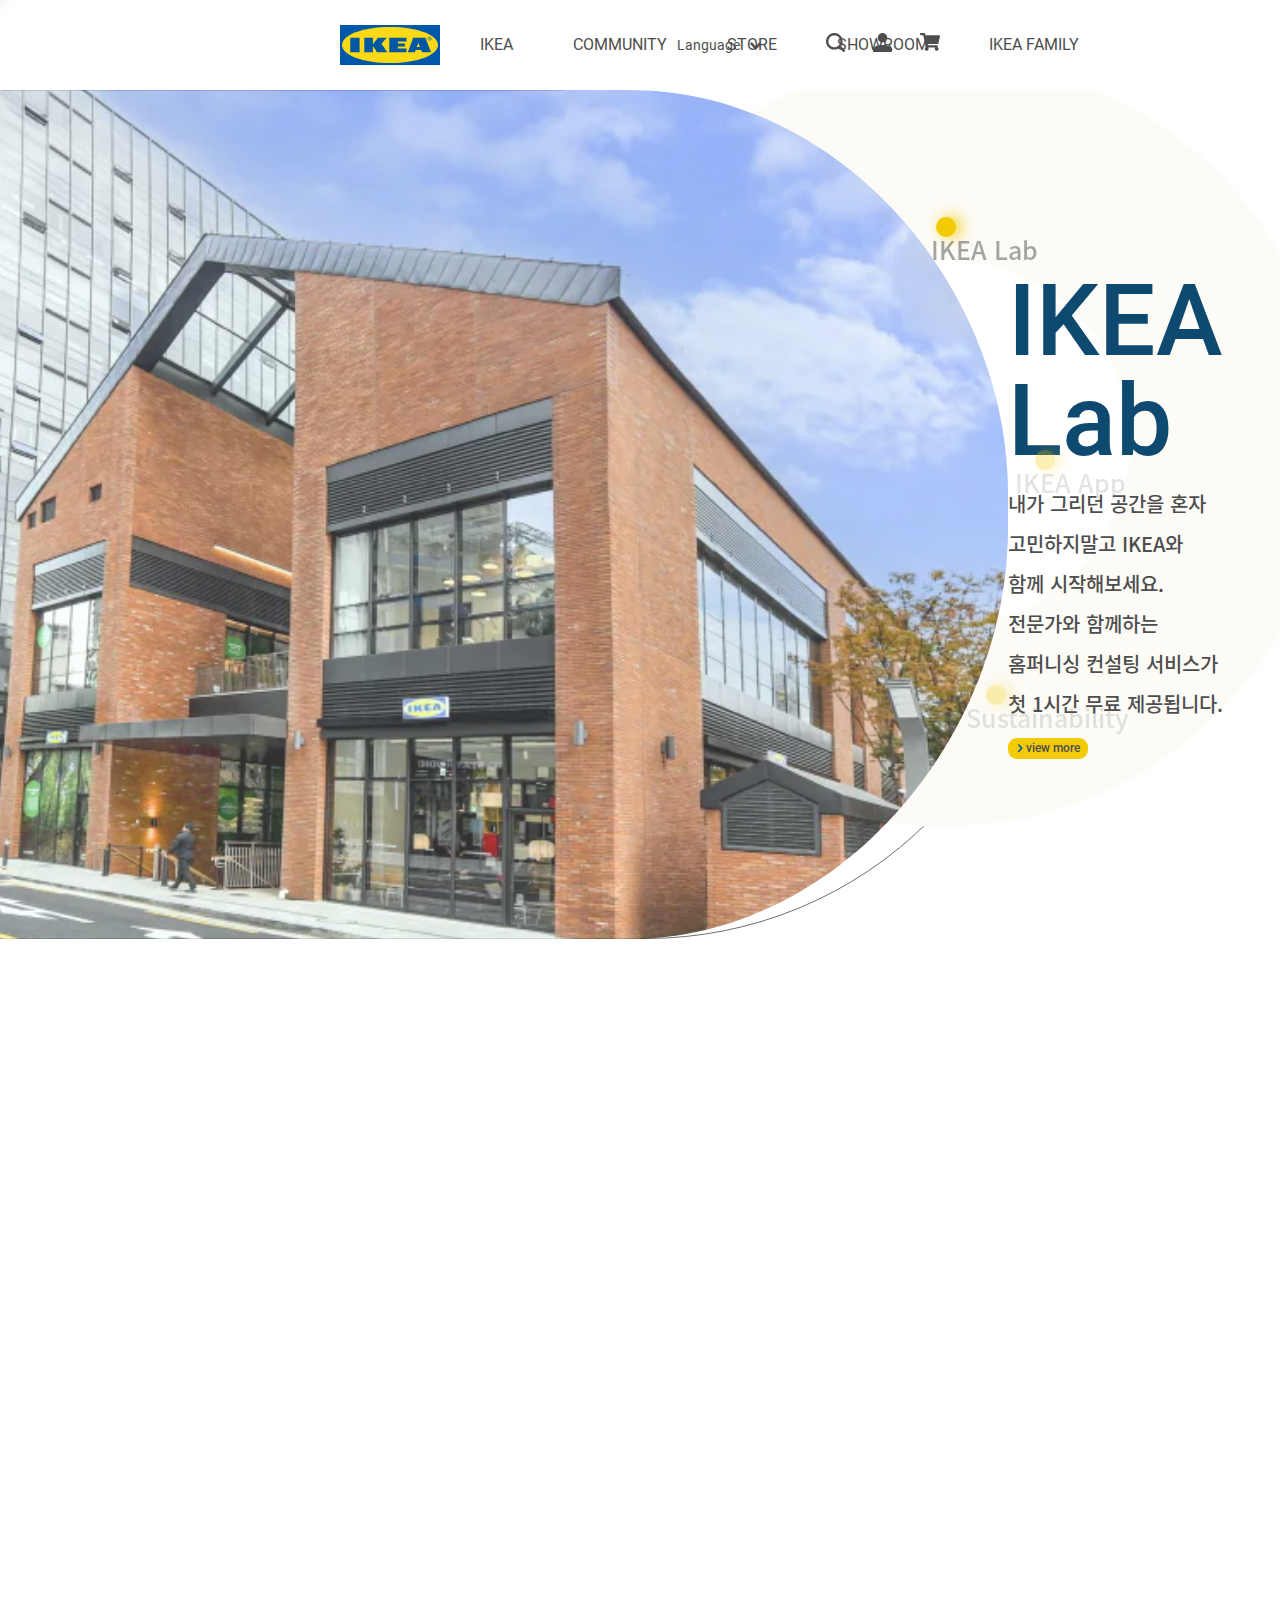
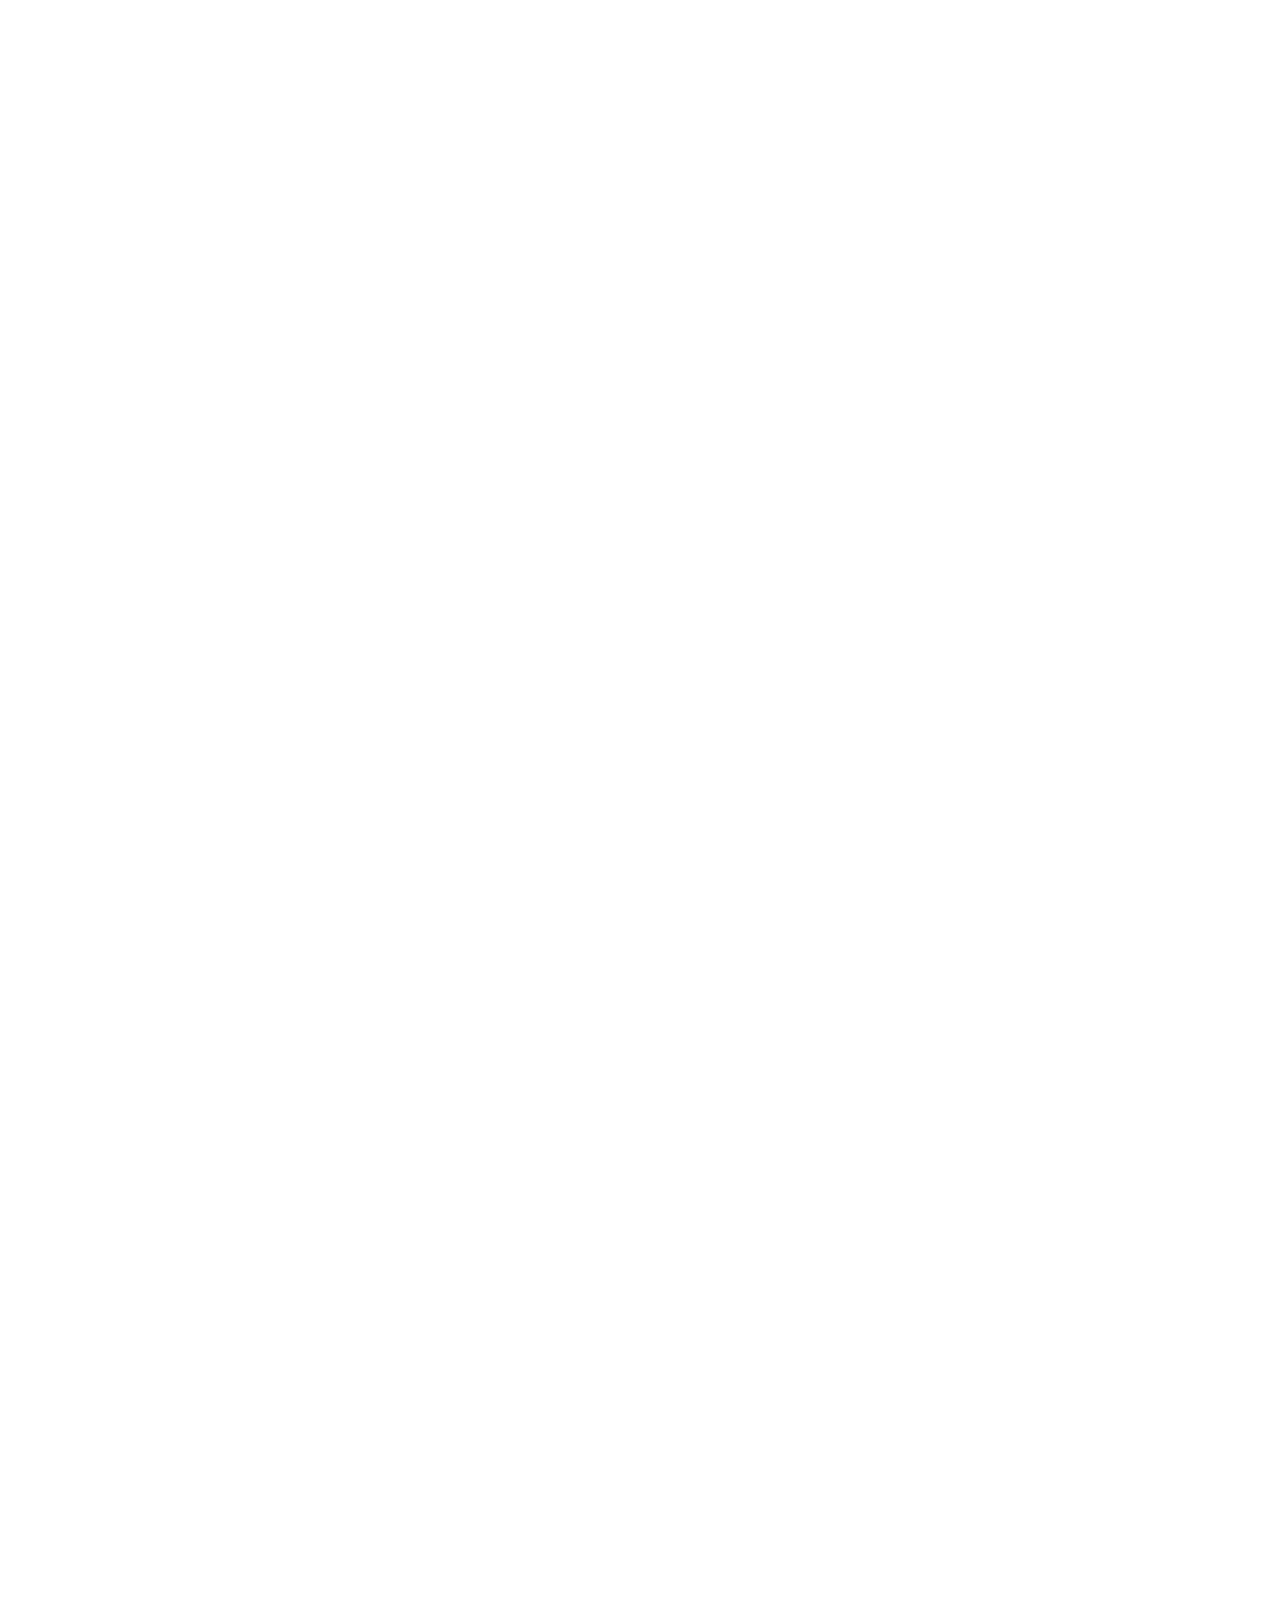
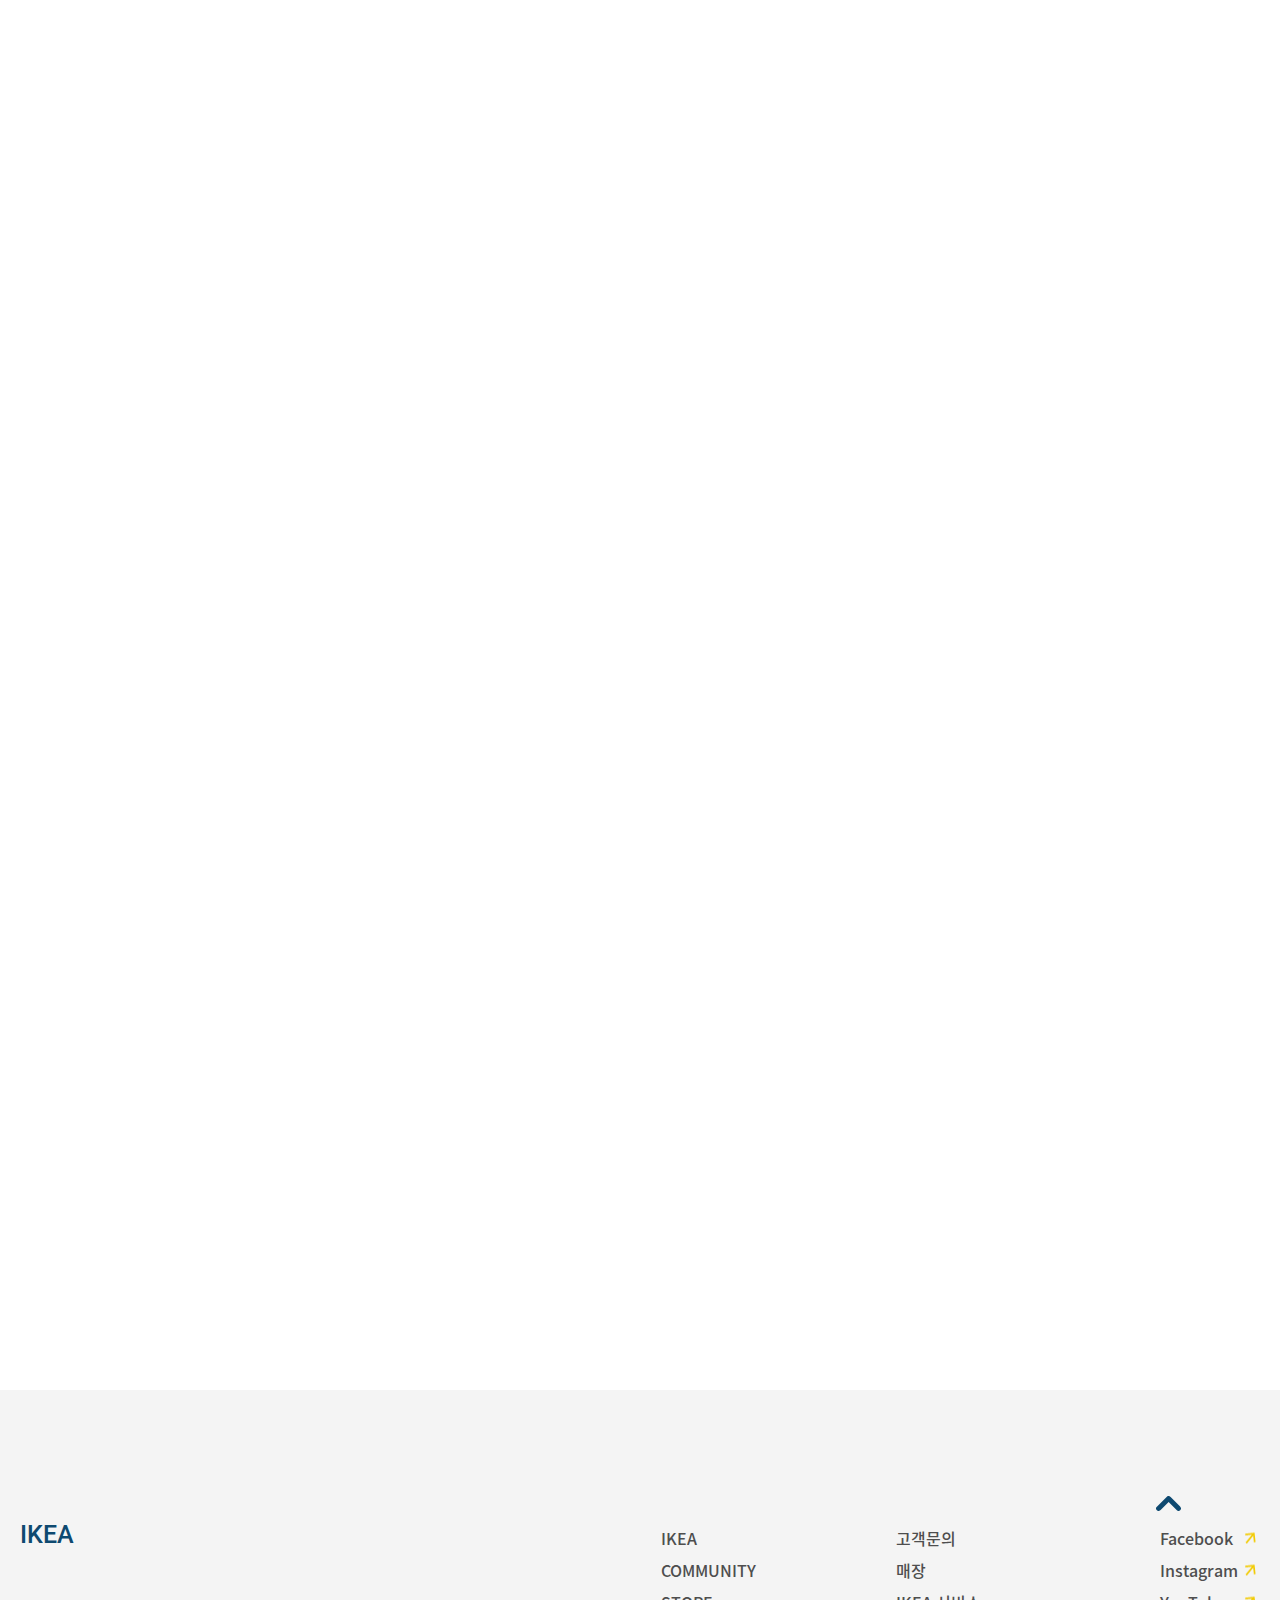
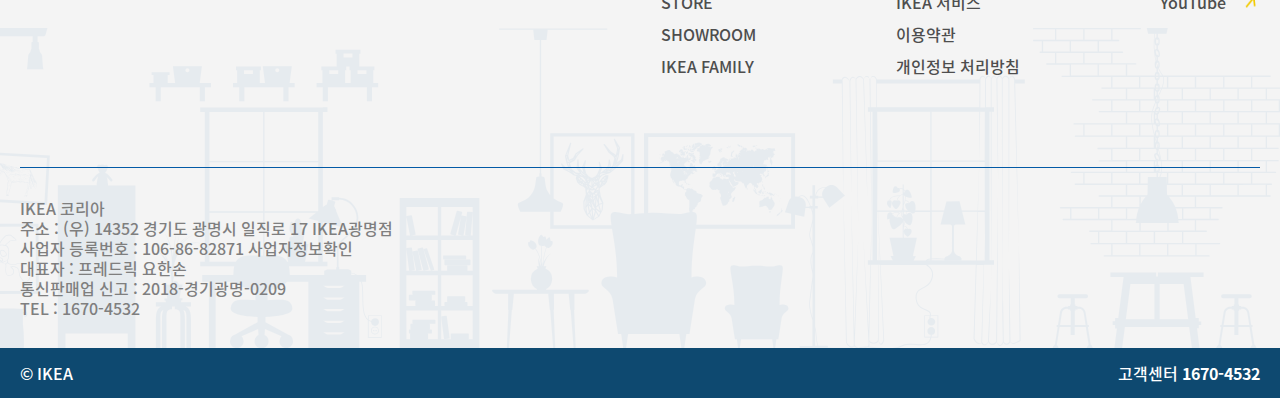
==== index.html @ 3b71236a "slick 슬라이더 클릭 이벤트 추가" ====
<!DOCTYPE html>
<html lang="ko">

<head>
    <meta charset="UTF-8">
    <meta http-equiv="X-UA-Compatible" content="IE=edge">
    <meta name="viewport" content="width=device-width, initial-scale=1.0">
    <title> IKEA KOREA </title>
    <link rel="apple-touch-icon" href="">
    <link rel="shortcut icon" href="">
    <link rel="icon" href="images/favicon.ico">

    <link rel="stylesheet" href="css/swiper-bundle.css">
    <link rel="stylesheet" href="css/slick.css">
    <link rel="stylesheet" href="css/common.css">
    <link rel="stylesheet" href="css/layout.css"><!-- header, footer -->
    <link rel="stylesheet" href="css/main.css">

    <script src="js/jquery-1.12.4.min.js"></script>
    <script src="js/swiper-bundle.min.js"></script>
    <script src="js/slick.min.js"></script>
    <script src="js/gsap.min.js"></script>
    <script src="js/common.js"></script>
    <script src="js/main.js"></script>
</head>

<body>
    <div id="skip">
        <a href="#cnt1">본문 바로가기</a>
    </div>
    <div id="wrap">
        <header id="pcHeader" class="header">
            <h1 class="logo">
                <a href="index.html"><img src="images/common/ikea-logo.svg" alt="이케아"></a>
            </h1>
            <div class="header_right">
                <div class="lang">
                    <button type="button">
                        <!-- 화살표: 가상요소의 배경으로 -->
                        Language
                    </button>
                    <ul>
                        <li><a href="" aria-current="page">Korean</a></li>
                        <li><a href="">English</a></li>
                    </ul>
                </div>
                <ul class="header_icon">
                    <li>
                        <button>
                            <img src="images/common/p-header-search.png" alt="검색창 열기">
                        </button>
                    </li>
                    <li>
                        <a href="">
                            <img src="images/common/p-header-login.png" alt="로그인">
                        </a>
                    </li>
                    <li>
                        <a href="">
                            <img src="images/common/header-shoppingCart.png" alt="장바구니">
                        </a>
                    </li>
                </ul>
            </div>

            <nav id="pcGnb">
                <!-- 흰배경은 가상요소로 -->
                <ul>
                    <li>
                        <a href="">IKEA</a>
                        <div class="dep2">
                            <div class="menu_tit">이케아</div>
                            <ul class="dep2_cnt">
                                <li>
                                    <a href="">이케아 코리아 소개</a>
                                </li>
                                <li>
                                    <a href="">비전과 경영철학</a>
                                </li>
                                <li>
                                    <a href="">이케아 역사</a>
                                </li>
                            </ul>
                        </div>
                    </li>
                    <li>
                        <a href="">COMMUNITY</a>
                        <div class="dep2">
                            <div class="menu_tit">커뮤니티</div>
                            <ul class="dep2_cnt">
                                <li>
                                    <a href="">이케아 라이브</a>
                                </li>
                                <li>
                                    <a href="">아이디어</a>
                                    <ul class="dep3">
                                        <li><a href="">이케아 아이디어</a></li>
                                        <li><a href="">우리집 아이디어</a></li>
                                        <li><a href="">인스타그램 자랑</a></li>
                                    </ul>
                                </li>
                            </ul>
                        </div>
                    </li>
                    <li>
                        <a href="">STORE</a>
                        <div class="dep2">
                            <div class="menu_tit">스토어</div>
                            <ul class="dep2_cnt">
                                <li>
                                    <a href="">가구</a>
                                    <ul class="dep3">
                                        <li><a href="">가구세트</a></li>
                                        <li><a href="">침실가구</a></li>
                                        <li><a href="">드레스룸</a></li>
                                        <li><a href="">주방가구</a></li>
                                        <li><a href="">서재가구</a></li>
                                        <li><a href="">어린이가구</a></li>
                                        <li><a href="">수납가구</a></li>
                                        <li><a href="">화장대/거울</a></li>
                                        <li><a href="">식탁/테이블</a></li>
                                    </ul>
                                </li>
                                <li>
                                    <a href="">홈스마트</a>
                                </li>
                                <li>
                                    <a href="">홈데코/조명</a>
                                </li>
                                <li>
                                    <a href="">가전</a>
                                </li>
                                <li>
                                    <a href="">이케아 푸드</a>
                                </li>
                                <li>
                                    <a href="">반려동물</a>
                                </li>
                            </ul>
                        </div>
                    </li>
                    <li>
                        <a href="">SHOWROOM</a>
                        <div class="dep2">
                            <div class="menu_tit">쇼룸</div>
                            <ul class="dep2_cnt">
                                <li>
                                    <a href="">침실</a>
                                </li>
                                <li>
                                    <a href="">거실</a>
                                </li>
                                <li>
                                    <a href="">주방</a>
                                </li>
                                <li>
                                    <a href="">다이닝</a>
                                </li>
                                <li>
                                    <a href="">어린이 이케아</a>
                                </li>
                                <li>
                                    <a href="">욕실</a>
                                </li>
                                <li>
                                    <a href="">홈오피스</a>
                                </li>
                                <li>
                                    <a href="">현관</a>
                                </li>
                                <li>
                                    <a href="">아웃도어</a>
                                </li>
                                <li>
                                    <a href="">비즈니스</a>
                                </li>
                            </ul>
                        </div>
                    </li>
                    <li>
                        <a href="">IKEA FAMILY</a>
                    </li>
                </ul>
                <!-- 배너 슬라이더 -->
                <div class="swiper-container">
                    <!-- 슬라이더 상세 내용 그룹 -->
                    <div class="swiper-wrapper">
                        <div class="swiper-slide slide1">
                            <a href=""><img src="images/common/banner-sale.jpg" alt=""></a>
                            <div class="txtbox">
                                <strong>
                                    미드솜마르,<br>
                                    최대<span>70%</span>세일<br>
                                    빛나는 여름!<br>
                                    반가운 특가!<br>
                                </strong>
                                <p>6월 17일 - 7월 6일</p>
                                <a href="">미드솜마르 즐기러 가기 </a>
                            </div>
                        </div>
                        <div class="swiper-slide slide2">
                            <a href=""><img src="images/common/banner-ikeaFamily.jpg" alt=""></a>
                            <div class="txtbox">
                                <strong>IKEA Family</strong>
                                <p>이케아 패밀리가 되어보세요.</p>
                                <a href="">IKEA Family 혜택보기 </a>
                            </div>
                        </div>
                    </div>

                    <div class="swiper-pagination"></div>
                    <div id="cursorDrag"><img src="images/common/cursor-drag.png" alt=""></div>
                </div>
            </nav>
        </header>

        <header id="mHeader" class="header">
            <h1 class="logo">
                <a href="index.html"><img src="images/common/ikea-logo.svg" alt="이케아"></a>
            </h1>
            <div class="header_right">
                <ul class="header_icon">
                    <li>
                        <button>
                            <img src="images/common/m-header-earch.png" alt="검색창 열기">
                        </button>
                    </li>
                    <li>
                        <a href="">
                            <img src="images/common/m-header-login.png" alt="로그인">
                        </a>
                    </li>
                </ul>
            </div>
            <button class="btn_gnb_open" type="button">
                <img src="images/common/m-header-menu-btn.png" alt="전체메뉴 열기">
            </button>

        </header>

        <div id="container">
            <section id="pcCnt1" class="cnt1">
                <h2 class="blind">이케아 소개</h2>
                <!-- Slider main container -->
                <div class="slick-container">
                    <!-- Additional required wrapper -->
                    <div class="slick-wrapper"><!-- 가상요소: 둥근원 -->
                        <!-- Slides -->
                        <div class="slick-slide slide1">
                            <div class="slide_bg">
                                <img src="images/main/p-cnt1-bg1.png" alt="">
                            </div>
                            <div class="txtwrap">
                                <h3>IKEA Lab</h3>
                                <p>내가 그리던 공간을 혼자 고민하지말고 IKEA와 함께 시작해보세요.<br>
                                    전문가와 함께하는 홈퍼니싱 컨설팅 서비스가 첫 1시간 무료 제공됩니다.</p>
                                <a href="" class="btn_more yellow">view more</a>
                            </div>
                        </div>
                        <div class="slick-slide slide2">
                            <div class="slide_bg">
                                <img src="images/main/p-cnt1-bg2.png" alt="">
                            </div>
                            <div class="txtwrap apptxt">
                                <h3>IKEA App</h3>
                                <p>밖으로 나가기 어려워지는 시기인 만큼,<br>
                                    집에서 쉽고 안전하게 쇼핑하는 방법을 알아볼까요?</p>
                                <a href="" class="btn_more yellow">view more</a>
                            </div>
                        </div>
                        <div class="slick-slide slide3">
                            <div class="slide_bg">
                                <img src="images/main/p-cnt1-bg3.png" alt="">
                            </div>
                            <div class="txtwrap">
                                <h3>Sustainability</h3>
                                <p>IKEA는 쓰레기를 없애고 자원을 계속 사용하기 위해<br>
                                    모두가 더 편하게 실천할 수 있는 새로운 방법을 찾고 있습니다.</p>
                                <a href="" class="btn_more yellow">view more</a>
                            </div>
                        </div>
                    </div>

                    <div class="slick-pagination"></div>
                </div>
                <div class="drag"><img src="images/common/cursor-drag.png" alt=""></div>
            </section>

            <section id="mCnt1" class="cnt1">
                <h2 class="blind">이케아 소개</h2>
                <div class="slick-container">
                    <!-- Additional required wrapper -->
                    <div class="slick-wrapper"><!-- 가상요소: 둥근원 -->
                        <!-- Slides -->
                        <div class="slick-slide slide1">
                            <div class="txtwrap">
                                <h3>IKEA Lab</h3>
                                <p>내가 그리던 공간을 혼자<br>고민하지말고 IKEA와 함께<br> 시작해보세요.<br>
                                    <br>
                                    전문가와 함께하는 <br>홈퍼니싱 컨설팅 서비스가<br> 첫 1시간 무료 제공됩니다.</p>
                                <a href="" class="arrowright"></a>
                            </div>
                            <svg width="643" height="1024">
                                <polygon points="0 0, 0 1024, 643 1024, 265 0"/>
                            </svg>
                        </div>
                        <div class="slick-slide slide2">
                            <div class="txtwrap apptxt">
                                <h3>IKEA App</h3>
                                <p>밖으로 나가기 어려워지는 시기인 만큼,<br>
                                    집에서 쉽고 안전하게 쇼핑하는 방법을 알아볼까요?</p>
                                <a href="" class="arrowright"></a>
                            </div>
                            <svg width="643" height="1024">
                                <polygon points="0 0, 0 1024, 643 1024, 265 0"/>
                            </svg>
                        </div>
                        <div class="slick-slide slide3">
                            <div class="txtwrap">
                                <h3>Sustainability</h3>
                                <p>IKEA는 쓰레기를 없애고 자원을 계속 사용하기 위해<br>
                                    모두가 더 편하게 실천할 수 있는 새로운 방법을 찾고 있습니다.</p>
                                <a href="" class="arrowright"></a>
                            </div>
                            <svg width="643" height="1024">
                                <polygon points="0 0, 0 1024, 333 1024, 643 0"/>
                            </svg>
                        </div>
                    </div>

                    <div class="controller">
                        <div class="slick-pagination"></div>
                        <div class="slick-auto">
                            <button type="button" class="slick-pause visible">
                                <span class="blind">일시정지</span>
                                <i class="xi-play-circle"></i>
                            </button>
                            <button type="button" class="slick-play">
                                <span class="blind">자동실행</span>
                                <i class="xi-pause-circle"></i>
                            </button>
                        </div>
                    </div>

                </div>
            </section>

            <section id="cnt2"></section>

            <section id="cnt3"></section>

            <section id="cnt4"></section>

            <section id="cnt5"></section>
        </div>

        <footer id="footer">
            <div class="ft_body">
                <div class="ft_inner">
                    <div class="inner_top">
                        <p class="ft_logo">IKEA</p>
                        <div class="ft_menu">
                            <ul>
                                <li><a href="">IKEA</a></li>
                                <li><a href="">COMMUNITY</a></li>
                                <li><a href="">STORE</a></li>
                                <li><a href="">SHOWROOM</a></li>
                                <li><a href="">IKEA FAMILY</a></li>
                            </ul>
                            <ul>
                                <li><a href="">고객문의</a></li>
                                <li><a href="">매장</a></li>
                                <li><a href="">IKEA 서비스</a></li>
                                <li><a href="">이용약관</a></li>
                                <li><a href="">개인정보 처리방침</a></li>
                            </ul>
                            <ul>
                                <li><a href="" target="_blank">Facebook</a></li>
                                <li><a href="" target="_blank">Instagram</a></li>
                                <li><a href="" target="_blank">YouTube</a></li>
                            </ul>
                        </div>
                    </div>
                    <div class="inner_bottom">
                        <address>
                            IKEA 코리아<br>
                            주소 : (우) 14352 경기도 광명시 일직로 17 IKEA광명점<br>
                            사업자 등록번호 : 106-86-82871 사업자정보확인<br>
                            대표자 : 프레드릭 요한손<br>
                            통신판매업 신고 : 2018-경기광명-0209<br>
                            TEL : 1670-4532
                        </address>
                    </div>
                    <div class="ft_bg"></div>
                </div>
                <a href="#header" class="btn_top"></a>
            </div>
            <div class="ft_bottom">
                <div class="ft_inner">
                    <p>&copy; IKEA</p>
                    <p>고객센터 <span>1670-4532</span></p>
                </div>
            </div>
        </footer>
    </div>

</body>

</html>
---- css/common.css ----
@font-face {
  font-family: NotoSansKR;
  font-style: normal;
  font-weight: 500;
  src: url("../fonts/Noto_Sans_KR/NotoSansKR-Medium.eot");
  src: local("Noto Sans KR"), url("../fonts/Noto_Sans_KR/NotoSansKR-Medium.eot?#iefix") format("embedded-opentype"), url("../fonts/Noto_Sans_KR/NotoSansKR-Medium.woff2") format("woff2"), url("../fonts/Noto_Sans_KR/NotoSansKR-Medium.woff") format("woff"), url("../fonts/Noto_Sans_KR/NotoSansKR-Medium.otf") format("opentype"), url("../fonts/Noto_Sans_KR/NotoSansKR-Medium.svg#NotoSansKR") format("svg"); }
@font-face {
  font-family: NotoSansKR;
  font-style: normal;
  font-weight: 700;
  src: url("../fonts/Noto_Sans_KR/NotoSansKR-Bold.eot");
  src: local("Noto Sans KR"), url("../fonts/Noto_Sans_KR/NotoSansKR-Bold.eot?#iefix") format("embedded-opentype"), url("../fonts/Noto_Sans_KR/NotoSansKR-Bold.woff2") format("woff2"), url("../fonts/Noto_Sans_KR/NotoSansKR-Bold.woff") format("woff"), url("../fonts/Noto_Sans_KR/NotoSansKR-Bold.otf") format("opentype"), url("../fonts/Noto_Sans_KR/NotoSansKR-Bold.svg#NotoSansKR") format("svg"); }
@font-face {
  font-family: Roboto;
  font-style: normal;
  font-weight: 400;
  src: url("../fonts/Roboto/Roboto-Regular.eot");
  src: local("Roboto"), url("../fonts/Roboto/Roboto-Regular.eot?#iefix") format("embedded-opentype"), url("../fonts/Roboto/Roboto-Regular.woff2") format("woff2"), url("../fonts/Roboto/Roboto-Regular.woff") format("woff"), url("../fonts/Roboto/Roboto-Regular.ttf") format("truetype"), url("../fonts/Roboto/Roboto-Regular.svg#Roboto") format("svg"); }
@font-face {
  font-family: Roboto;
  font-style: normal;
  font-weight: 500;
  src: url("../fonts/Roboto/Roboto-Medium.eot");
  src: local("Roboto"), url("../fonts/Roboto/Roboto-Medium.eot?#iefix") format("embedded-opentype"), url("../fonts/Roboto/Roboto-Medium.woff2") format("woff2"), url("../fonts/Roboto/Roboto-Medium.woff") format("woff"), url("../fonts/Roboto/Roboto-Medium.ttf") format("truetype"), url("../fonts/Roboto/Roboto-Medium.svg#Roboto") format("svg"); }
body, h1, h2, h3, h4, h5, h6, p, ul, button, input {
  margin: 0;
  padding: 0; }

h1, h2, h3, h4, h5, h6 {
  font-size: 100%; }

ul {
  list-style: none; }

button {
  font-family: inherit;
  font-size: inherit;
  color: inherit;
  background: none;
  border: none;
  cursor: pointer; }

img {
  border: none;
  vertical-align: top; }

address {
  font-style: normal; }

a:link, a:visited, a:hover, a:active {
  text-decoration: none;
  color: inherit; }

header, nav, section, footer {
  display: block; }

.f_1 {
  float: left; }

.f_r {
  float: right; }

.clearfix::after {
  content: "";
  display: block;
  clear: both; }

.p_r {
  position: relative; }

.p_a {
  position: absolute; }

.blind {
  width: 1px;
  height: 1px;
  border: none;
  overflow: hidden;
  position: absolute;
  clip: rect(1px, 1px, 1px, 1px);
  clip-path: inset(50%); }

.btn_more {
  position: relative;
  display: inline-block;
  text-align: center;
  font-family: Roboto;
  font-weight: 500; }
  .btn_more::after {
    content: "";
    position: absolute;
    top: 6px;
    left: 10px;
    width: 5px;
    height: 9px;
    background: url("../images/main/more-arrow.png"); }
  .btn_more.yellow {
    width: 80px;
    height: 21px;
    padding: 4px 6px 4px 16px;
    border-radius: 9px;
    background: #F2CB05;
    font-size: 12px; }
  .btn_more.white {
    width: 146px;
    height: 52px;
    padding: 14px 22px 14px 33px;
    border-radius: 26px;
    background: #fff;
    font-size: 20px; }

.arrowleft {
  background: url("../images/main/yellowLeft-arrow.png");
  width: 20px;
  height: 21px; }

.arrowright {
  background: url("../images/main/yellowRight-arrow.png");
  width: 20px;
  height: 21px; }

#skip a {
  position: absolute;
  top: 0;
  left: -9999px;
  z-index: 1000; }
  #skip a:focus {
    left: 0;
    width: 100%;
    height: 50px;
    line-height: 50px;
    color: #0e4970;
    background: #F2CB05;
    font-weight: 700;
    text-align: center; }

body {
  font-family: NotoSansKR, Roboto, sans-serif;
  font-size: 16px;
  color: #4e4e4e;
  line-height: 1;
  font-weight: 500;
  word-break: keep-all;
  letter-spacing: normal; }
  body * {
    box-sizing: border-box; }

/*# sourceMappingURL=common.css.map */
---- css/layout.css ----
.header {
  display: -webkit-box;
  display: -moz-box;
  display: -ms-flexbox;
  display: -webkit-flex;
  display: flex;
  height: 90px; }
  .header .header_right .header_icon {
    display: -webkit-box;
    display: -moz-box;
    display: -ms-flexbox;
    display: -webkit-flex;
    display: flex; }
    .header .header_right .header_icon li + li {
      padding-left: 28px; }

#mHeader {
  visibility: hidden;
  height: 0;
  overflow: hidden; }

#pcHeader {
  position: relative;
  width: 100%; }
  #pcHeader .logo {
    display: -webkit-box;
    display: -moz-box;
    display: -ms-flexbox;
    display: -webkit-flex;
    display: flex;
    -webkit-align-items: center;
    align-items: center;
    margin-left: 340px; }
  #pcHeader .lang {
    position: relative;
    margin-right: 64px;
    width: 85px;
    font-family: Roboto;
    font-weight: 400;
    font-size: 14px; }
    #pcHeader .lang button {
      position: relative;
      width: 100%;
      height: 19px;
      line-height: 19px;
      line-height: 0.75;
      text-align: left; }
      #pcHeader .lang button::after {
        content: "";
        position: absolute;
        top: 4px;
        right: 0;
        width: 12px;
        height: 12px;
        background: url("../images/common/p-header-lang-btn.png") no-repeat; }
    #pcHeader .lang ul {
      position: absolute;
      top: 31px;
      left: 0;
      width: 100%;
      border-top: 2px solid #035aa6;
      text-align: center;
      padding: 15px 20px;
      background: #fff;
      visibility: hidden;
      overflow: hidden;
      max-height: 0; }
      #pcHeader .lang ul li {
        line-height: 2;
        color: #7f7f7f; }
  #pcHeader .header_right {
    display: -webkit-box;
    display: -moz-box;
    display: -ms-flexbox;
    display: -webkit-flex;
    display: flex;
    -webkit-align-items: center;
    align-items: center;
    position: absolute;
    top: 0;
    right: 340px;
    height: 100%; }
  #pcHeader #pcGnb::before {
    visibility: hidden;
    overflow: hidden;
    max-height: 0;
    content: "";
    position: absolute;
    top: 90px;
    left: 0;
    width: 100%;
    height: 460px;
    background: #fff;
    border-top: 1px solid #707070;
    border-bottom: 1px solid #707070; }
  #pcHeader #pcGnb > ul {
    display: -webkit-box;
    display: -moz-box;
    display: -ms-flexbox;
    display: -webkit-flex;
    display: flex;
    padding-left: 40px; }
    #pcHeader #pcGnb > ul > li {
      margin-right: 60px; }
      #pcHeader #pcGnb > ul > li > a {
        display: block;
        width: 100%;
        height: 90px;
        line-height: 90px;
        font-family: Roboto;
        font-weight: 400;
        border-bottom: 3px solid transparent; }
      #pcHeader #pcGnb > ul > li > a:hover, #pcHeader #pcGnb > ul > li > a:focus, #pcHeader #pcGnb > ul > li.on > a {
        border-bottom-color: #035aa6;
        font-weight: 500;
        color: #0e4970; }
  #pcHeader #pcGnb .dep2 {
    visibility: hidden;
    overflow: hidden;
    max-height: 0;
    display: -webkit-box;
    display: -moz-box;
    display: -ms-flexbox;
    display: -webkit-flex;
    display: flex;
    position: absolute;
    top: 91px;
    left: 0;
    width: 50%;
    height: 460px;
    padding: 55px 0;
    background: #fff;
    font-size: 18px;
    visibility: hidden;
    overflow: hidden;
    max-height: 0; }
    #pcHeader #pcGnb .dep2 .menu_tit {
      margin-left: 340px;
      padding-right: 40px;
      border-right: 1px solid #7f7f7f;
      color: #0e4970; }
    #pcHeader #pcGnb .dep2 .dep2_cnt {
      position: relative;
      padding-left: 40px;
      border-right: 1px solid #7f7f7f;
      color: #7f7f7f; }
      #pcHeader #pcGnb .dep2 .dep2_cnt > li > a {
        position: relative;
        display: block;
        width: 211px; }
      #pcHeader #pcGnb .dep2 .dep2_cnt > li + li {
        margin-top: 20px; }
      #pcHeader #pcGnb .dep2 .dep2_cnt > li > a:hover, #pcHeader #pcGnb .dep2 .dep2_cnt > li > a:focus {
        color: #4e4e4e; }
        #pcHeader #pcGnb .dep2 .dep2_cnt > li > a:hover::after, #pcHeader #pcGnb .dep2 .dep2_cnt > li > a:focus::after {
          content: "";
          position: absolute;
          top: 50%;
          right: 25px;
          width: 6px;
          height: 10px;
          background: url("../images/common/p-header-gnb.png"); }
  #pcHeader #pcGnb .dep2.on {
    visibility: visible;
    max-height: 460px; }
  #pcHeader #pcGnb .dep3 {
    position: absolute;
    top: 0;
    right: -100%;
    width: 100%;
    height: 100%;
    padding-left: 20px;
    border-right: 1px solid #7f7f7f; }
    #pcHeader #pcGnb .dep3 li + li {
      margin-top: 20px; }
    #pcHeader #pcGnb .dep3 li > a:hover, #pcHeader #pcGnb .dep3 li > a:focus {
      color: #4e4e4e; }
  #pcHeader #pcGnb #cursorDrag {
    position: absolute;
    z-index: 1000; }
  #pcHeader #pcGnb .swiper-container {
    visibility: hidden;
    overflow: hidden;
    max-height: 0;
    position: absolute;
    top: 91px;
    right: 0px;
    width: 50%;
    height: 460px;
    z-index: 800; }
    #pcHeader #pcGnb .swiper-container .swiper-pagination {
      bottom: 70px;
      left: -150px; }
      #pcHeader #pcGnb .swiper-container .swiper-pagination .swiper-pagination-bullet {
        width: 12px;
        height: 12px;
        border: 1px solid #2c2b2b;
        border-radius: 50%;
        margin: 0 8px;
        background: #fff; }
        #pcHeader #pcGnb .swiper-container .swiper-pagination .swiper-pagination-bullet.swiper-pagination-bullet-active {
          background: #dadada;
          border: 1px solid #a19a9a; }
  #pcHeader #pcGnb .swiper-wrapper {
    top: -25px; }
    #pcHeader #pcGnb .swiper-wrapper .swiper-slide {
      display: -webkit-box;
      display: -moz-box;
      display: -ms-flexbox;
      display: -webkit-flex;
      display: flex;
      -webkit-align-items: center;
      align-items: center; }
      #pcHeader #pcGnb .swiper-wrapper .swiper-slide img {
        width: 562px;
        height: 274px;
        border-radius: 15px; }
    #pcHeader #pcGnb .swiper-wrapper .txtbox {
      margin-left: 24px; }
      #pcHeader #pcGnb .swiper-wrapper .txtbox strong {
        font-size: 32px;
        line-height: 38px; }
        #pcHeader #pcGnb .swiper-wrapper .txtbox strong span {
          color: #F2CB05; }
      #pcHeader #pcGnb .swiper-wrapper .txtbox p {
        padding: 12px 0 30px;
        font-size: 19px; }
      #pcHeader #pcGnb .swiper-wrapper .txtbox a {
        display: block;
        width: 155px;
        height: 37px;
        font-size: 13px;
        line-height: 2.8;
        color: #fff;
        background: #035aa6;
        border-radius: 9px;
        text-align: center; }

#footer .ft_body {
  padding-top: 132px;
  position: relative; }
  #footer .ft_body::before {
    content: "";
    position: absolute;
    top: 0;
    left: 0;
    right: 0;
    bottom: 0;
    background: #d8d8d8;
    opacity: 0.29;
    z-index: -200; }
#footer .ft_inner {
  width: 1240px;
  margin: 0 auto; }
  #footer .ft_inner .inner_top {
    display: -webkit-box;
    display: -moz-box;
    display: -ms-flexbox;
    display: -webkit-flex;
    display: flex;
    -webkit-justify-content: space-between;
    justify-content: space-between; }
    #footer .ft_inner .inner_top .ft_logo {
      font-size: 25px;
      color: #0e4970;
      font-family: Roboto; }
  #footer .ft_inner .ft_menu {
    display: -webkit-box;
    display: -moz-box;
    display: -ms-flexbox;
    display: -webkit-flex;
    display: flex; }
    #footer .ft_inner .ft_menu ul {
      margin-left: 140px; }
      #footer .ft_inner .ft_menu ul li {
        padding: 8px 0; }
      #footer .ft_inner .ft_menu ul:nth-child(3) a {
        display: block;
        position: relative;
        width: 100px; }
      #footer .ft_inner .ft_menu ul:nth-child(3) a::after {
        -webkit-transform: translateY(-50%);
        -moz-transform: translateY(-50%);
        transform: translateY(-50%);
        content: "";
        position: absolute;
        top: 50%;
        right: 0;
        width: 19px;
        height: 19px;
        background: url("../images/common/footer-sns.png") no-repeat 50%/cover; }
  #footer .ft_inner .inner_bottom {
    margin-top: 85px;
    padding: 30px 0;
    border-top: 1px solid #035aa6; }
    #footer .ft_inner .inner_bottom address {
      color: #7f7f7f;
      line-height: 20px; }
  #footer .ft_inner .ft_bg {
    position: absolute;
    bottom: 0;
    left: 0;
    width: 100%;
    height: 320px;
    background: url("../images/common/footer-bg-daylight.svg") no-repeat 50%/cover;
    opacity: 0.05;
    z-index: -100; }
#footer .btn_top {
  position: absolute;
  top: 106px;
  right: 99px;
  width: 25px;
  height: 15px;
  background: url("../images/common/footer-top-btn.png") no-repeat 50%/cover;
  z-index: 100; }
#footer .ft_bottom {
  background: #0e4970;
  color: #fff;
  height: 50px;
  line-height: 50px; }
  #footer .ft_bottom .ft_inner {
    display: -webkit-box;
    display: -moz-box;
    display: -ms-flexbox;
    display: -webkit-flex;
    display: flex;
    -webkit-justify-content: space-between;
    justify-content: space-between; }
    #footer .ft_bottom .ft_inner span {
      font-weight: 700; }

@media screen and (max-width: 768px) {
  #pcHeader {
    display: none; }

  #pcCnt1 {
    display: none; }

  #mHeader {
    visibility: visible;
    height: 90px;
    overflow: visible; }

  #mHeader {
    -webkit-justify-content: space-between;
    justify-content: space-between;
    -webkit-align-items: center;
    align-items: center;
    position: absolute;
    z-index: 900;
    width: 100%;
    background: #fff; }
    #mHeader .header_right {
      margin-right: 25px; }
    #mHeader .logo {
      padding-left: 345px; }
    #mHeader .btn_gnb_open {
      -webkit-transform: translateY(-50%);
      -moz-transform: translateY(-50%);
      transform: translateY(-50%);
      position: absolute;
      top: 50%;
      left: 25px; }

  #footer .ft_body {
    padding-top: 65px; }
  #footer .ft_inner {
    width: 718px; }
    #footer .ft_inner .inner_top {
      -webkit-flex-direction: column;
      -moz-flex-direction: column;
      flex-direction: column;
      -webkit-flex-wrap: wrap;
      flex-wrap: wrap; }
      #footer .ft_inner .inner_top .ft_logo {
        font-size: 30px;
        margin-bottom: 24px; }
    #footer .ft_inner .ft_menu {
      -webkit-flex-direction: column;
      -moz-flex-direction: column;
      flex-direction: column;
      -webkit-flex-wrap: wrap;
      flex-wrap: wrap;
      font-size: 20px; }
      #footer .ft_inner .ft_menu ul {
        margin-left: 0;
        padding: 35px 0; }
        #footer .ft_inner .ft_menu ul:nth-child(3) a {
          width: 125px; }
      #footer .ft_inner .ft_menu ul + ul {
        border-top: 1px solid #035aa6; }
    #footer .ft_inner .inner_bottom {
      padding: 0 0 25px;
      border-top: none; }
  #footer .btn_top {
    top: 76px;
    right: 56px; } }
@media screen and (max-width: 414px) {
  #mHeader {
    height: 12.077294686vw; }
    #mHeader .logo {
      width: 3.8647342995vw;
      padding-left: 41.0628019324vw; }
      #mHeader .logo img {
        height: 7.2463768116vw; }
    #mHeader .btn_gnb_open img {
      width: 4.8309178744vw; }
    #mHeader .header_icon {
      display: -webkit-box;
      display: -moz-box;
      display: -ms-flexbox;
      display: -webkit-flex;
      display: flex; }
      #mHeader .header_icon li + li {
        padding-left: 3.8647342995vw; }
      #mHeader .header_icon img {
        width: 4.8309178744vw; }

  #footer .ft_body {
    padding-top: 15.7004830918vw; }
  #footer .ft_inner {
    width: 92.7536231884vw; }
    #footer .ft_inner .inner_top .ft_logo {
      font-size: 7.2463768116vw;
      margin-bottom: 5.7971014493vw; }
    #footer .ft_inner .ft_menu {
      font-size: 4.8309178744vw; }
      #footer .ft_inner .ft_menu ul {
        padding: 8.4541062802vw 0; }
        #footer .ft_inner .ft_menu ul:nth-child(3) a {
          width: 30.193236715vw; }
      #footer .ft_inner .ft_menu ul + ul {
        border-top-width: 0.2415458937vw; }
    #footer .ft_inner .inner_bottom {
      padding: 0 0 6.038647343vw; }
  #footer .btn_top {
    top: 16.9082125604vw;
    right: 3.6231884058vw; } }

/*# sourceMappingURL=layout.css.map */
---- css/main.css ----
section {
  height: 100vh; }

.cnt1 .txtwrap h3 {
  font-family: Roboto;
  font-weight: 500;
  color: #0e4970; }
.cnt1 .txtwrap p {
  font-size: 20px; }

#mCnt1 {
  visibility: hidden;
  height: 0;
  overflow: hidden; }

#pcCnt1 .drag {
  position: absolute;
  top: -100px;
  left: -100px;
  z-index: 1;
  width: 100px;
  height: 100px;
  opacity: 0.8; }
#pcCnt1 .slick-wrapper {
  position: relative;
  /* background: pink; */ }
  #pcCnt1 .slick-wrapper::before {
    content: "";
    position: absolute;
    top: 0;
    left: -595px;
    width: 1639px;
    height: 847px;
    border: 1px solid #707070;
    border-radius: 400px; }
  #pcCnt1 .slick-wrapper .slide1::after, #pcCnt1 .slick-wrapper .slide2::after, #pcCnt1 .slick-wrapper .slide3::after {
    content: "";
    position: absolute;
    top: -30px;
    right: -50px;
    width: 766px;
    height: 766px;
    z-index: -1; }
  #pcCnt1 .slick-wrapper .slide1::after, #pcCnt1 .slick-wrapper .slide3::after {
    background: url("../images/main/p-circle766-yellow.jpg"); }
  #pcCnt1 .slick-wrapper .slide2::after {
    background: url("../images/main/p-circle766-blue.jpg"); }
#pcCnt1 .slick-slide {
  display: -webkit-box;
  display: -moz-box;
  display: -ms-flexbox;
  display: -webkit-flex;
  display: flex;
  -webkit-justify-content: space-between;
  justify-content: space-between;
  -webkit-align-items: center;
  align-items: center; }
#pcCnt1 .txtwrap {
  margin-right: 140px; }
  #pcCnt1 .txtwrap h3 {
    font-size: 100px; }
  #pcCnt1 .txtwrap p {
    padding: 13px 0;
    line-height: 40px; }
#pcCnt1 .apptxt {
  margin-right: 325px; }
#pcCnt1 .slick-dots li {
  width: 20px;
  height: 20px;
  background: #f2cb05;
  box-shadow: 5px 0 15px 0 #f2cb05;
  border-radius: 50%;
  opacity: 0.3;
  cursor: pointer;
  position: absolute; }
  #pcCnt1 .slick-dots li::after {
    font-size: 25px;
    opacity: 0.5;
    position: absolute;
    top: 20px;
    width: 150px; }
  #pcCnt1 .slick-dots li:nth-child(1) {
    top: 217px;
    left: 936px; }
    #pcCnt1 .slick-dots li:nth-child(1)::after {
      content: "IKEA Lab";
      left: -5px; }
  #pcCnt1 .slick-dots li:nth-child(2) {
    top: 50%;
    left: 1035px; }
    #pcCnt1 .slick-dots li:nth-child(2)::after {
      content: "IKEA App";
      left: -20px; }
  #pcCnt1 .slick-dots li:nth-child(3) {
    bottom: 195px;
    left: 986px; }
    #pcCnt1 .slick-dots li:nth-child(3)::after {
      content: "Sustainability";
      left: -20px; }
  #pcCnt1 .slick-dots li.slick-active {
    opacity: 1; }
#pcCnt1 .slick-dots li button {
  opacity: 0; }

@media screen and (max-width: 768px) {
  #pcCnt1 {
    display: none; }

  #mCnt1 {
    visibility: visible;
    height: 100vh;
    overflow: visible; }

  #mCnt1 .slick-wrapper, #mCnt1 .slide_bg {
    /* background: pink; */
    height: 100vh;
    width: 100%; }
  #mCnt1 .slick-slide {
    position: relative;
    height: 100vh; }
    #mCnt1 .slick-slide ::before {
      content: "";
      position: absolute;
      top: 0;
      left: 0;
      height: 100vh;
      width: 100%;
      background: no-repeat 50% / cover;
      /* &:nth-child(1){ background-image: url("../images/main/m-cnt1-bg1.jpg");}
      &:nth-child(2){ background-image: url("../images/main/m-cnt1-bg2.jpg");background-position: 15% 60%;}
      &:nth-child(3){ background-image: url("../images/main/m-cnt1-bg3.jpg");background-position: 15% 50%;} */ }
    #mCnt1 .slick-slide:nth-child(1)::before {
      background-image: url("../images/main/m-cnt1-bg1.jpg"); }
    #mCnt1 .slick-slide:nth-child(2)::before {
      background-image: url("../images/main/m-cnt1-bg2.jpg");
      background-position: 15% 60%; }
    #mCnt1 .slick-slide:nth-child(3)::before {
      background-image: url("../images/main/m-cnt1-bg3.jpg");
      background-position: 15% 50%; }
  #mCnt1 svg {
    position: relative; }
    #mCnt1 svg polygon {
      position: absolute;
      top: 0;
      left: 0;
      background: #5B5B5B;
      opacity: 0.8; }
  #mCnt1 .txtwrap {
    position: absolute;
    top: 423px;
    left: 99px;
    z-index: 100; }
    #mCnt1 .txtwrap h3 {
      font-size: 60px;
      color: #F2CB05;
      margin-bottom: 24px; }
    #mCnt1 .txtwrap p {
      font-size: 20px;
      line-height: 35px;
      text-align: left;
      color: #fff; } }

/*# sourceMappingURL=main.css.map */
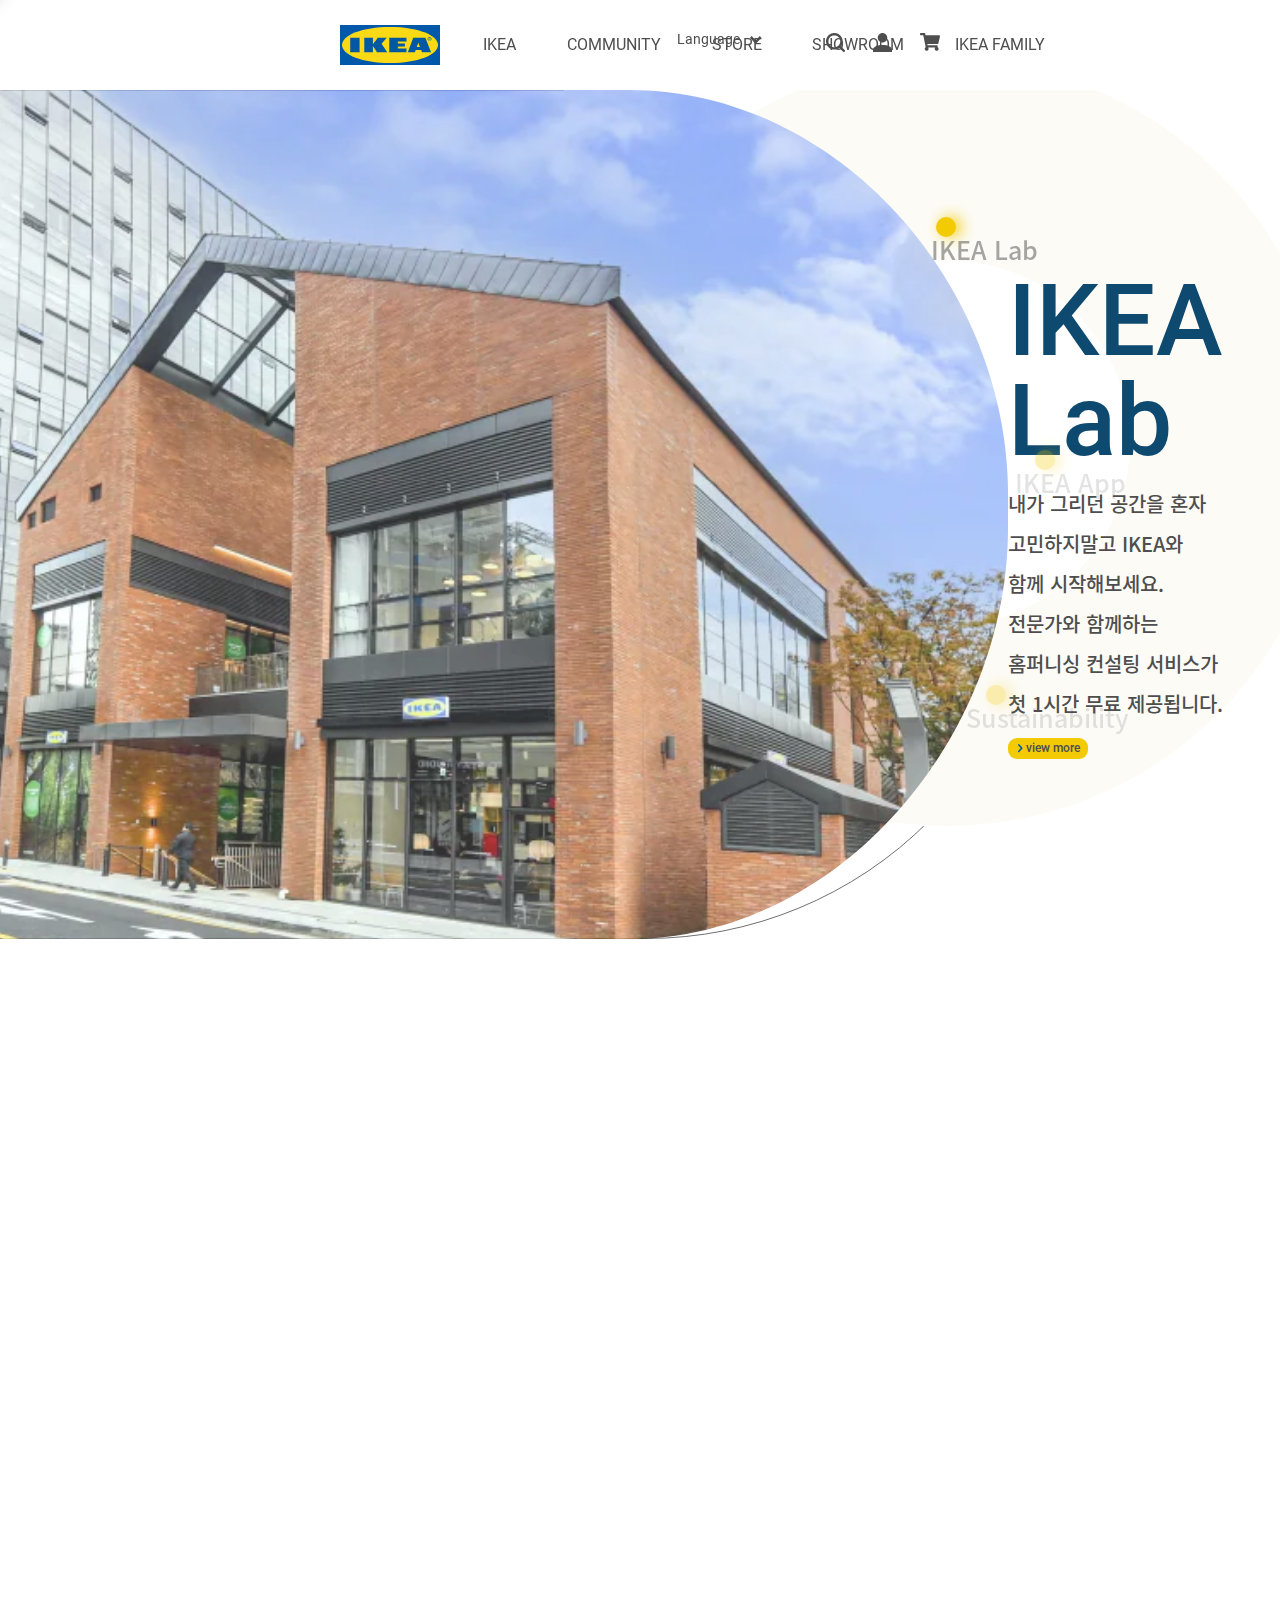
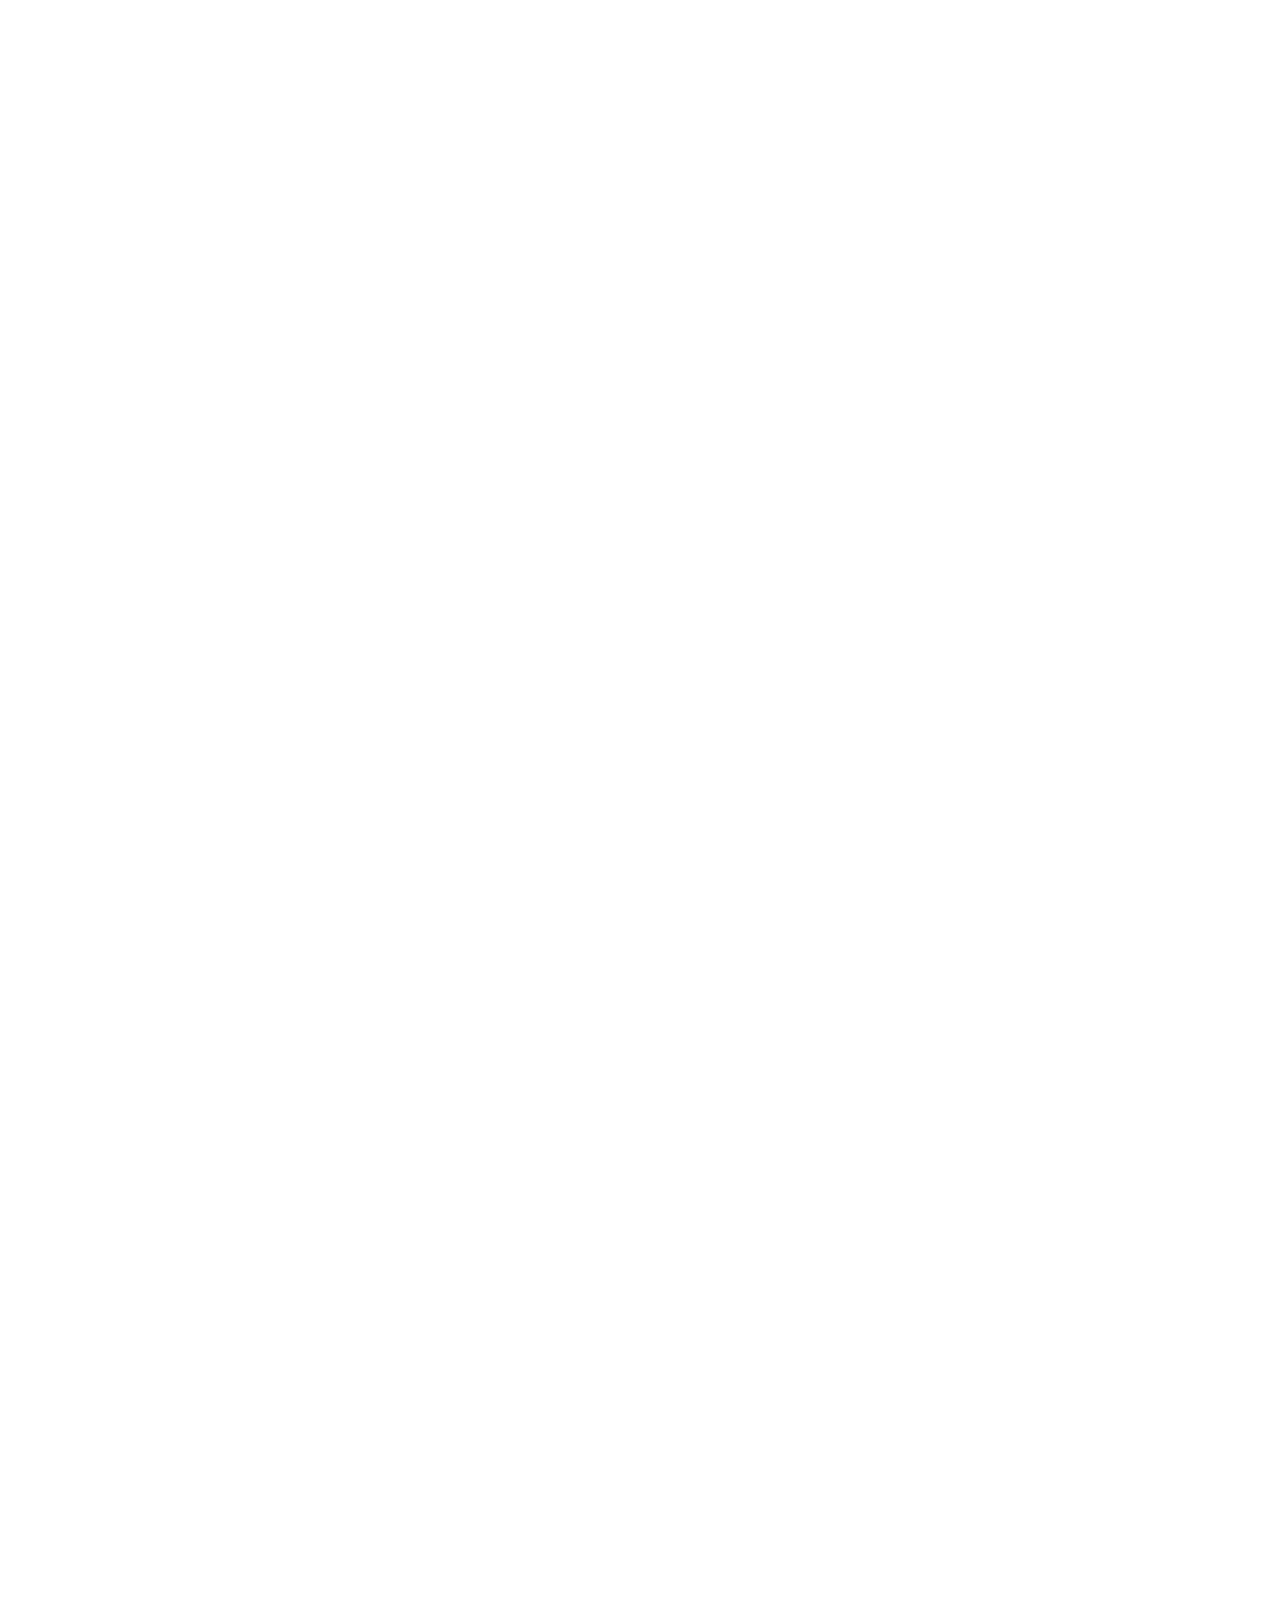
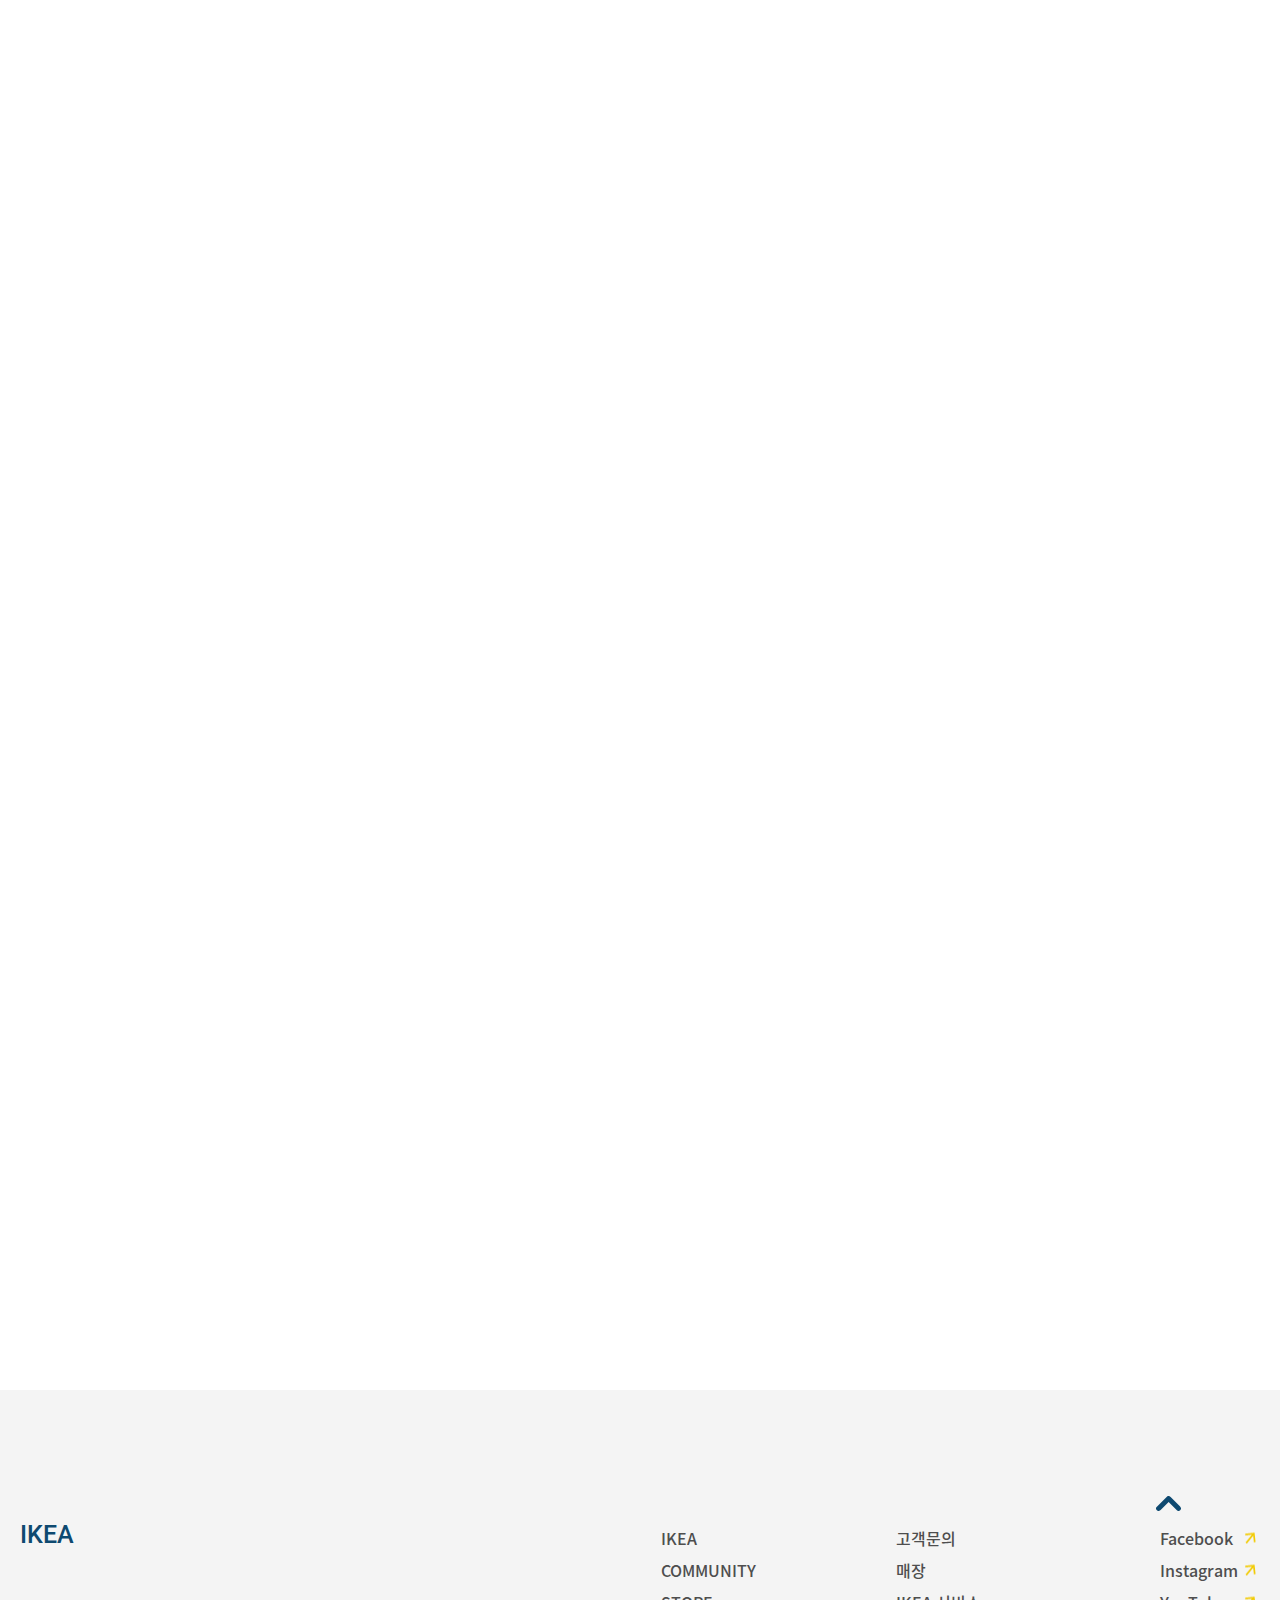
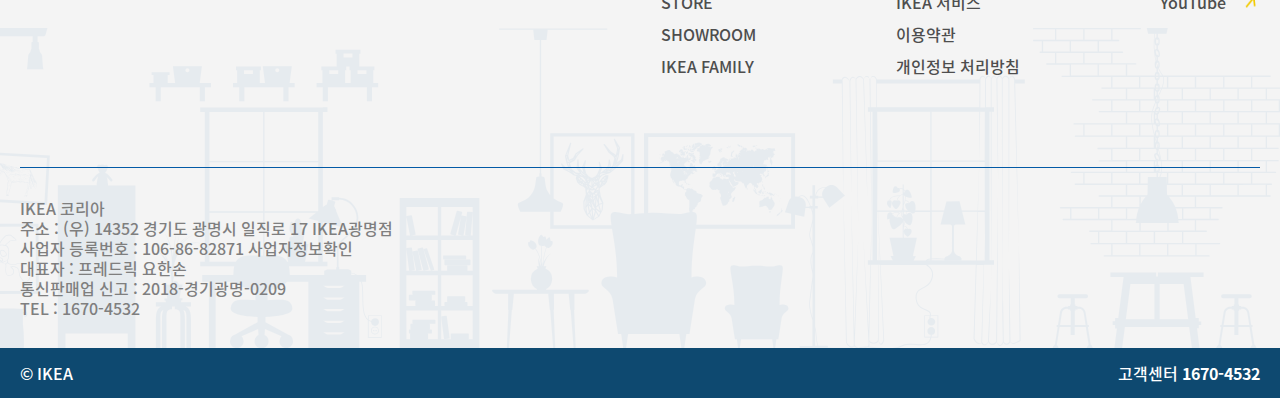
==== commit 3b3a3a35: "dep3 네비게이션 스크립트" ====
--- a/index.html
+++ b/index.html
@@ -12,6 +12,7 @@
 
     <link rel="stylesheet" href="css/swiper-bundle.css">
     <link rel="stylesheet" href="css/slick.css">
+    <link rel="stylesheet" href="css/xeicon.css">
     <link rel="stylesheet" href="css/common.css">
     <link rel="stylesheet" href="css/layout.css"><!-- header, footer -->
     <link rel="stylesheet" href="css/main.css">
@@ -65,7 +66,7 @@
 
             <nav id="pcGnb">
                 <!-- 흰배경은 가상요소로 -->
-                <ul>
+                <ul class="dep1">
                     <li>
                         <a href="">IKEA</a>
                         <div class="dep2">
@@ -241,11 +242,8 @@
         <div id="container">
             <section id="pcCnt1" class="cnt1">
                 <h2 class="blind">이케아 소개</h2>
-                <!-- Slider main container -->
                 <div class="slick-container">
-                    <!-- Additional required wrapper -->
                     <div class="slick-wrapper"><!-- 가상요소: 둥근원 -->
-                        <!-- Slides -->
                         <div class="slick-slide slide1">
                             <div class="slide_bg">
                                 <img src="images/main/p-cnt1-bg1.png" alt="">
@@ -281,18 +279,16 @@
                         </div>
                     </div>
 
-                    <div class="slick-pagination"></div>
-                </div>
-                <div class="drag"><img src="images/common/cursor-drag.png" alt=""></div>
+                    <div class="pc-slick-pagination"></div>
+                </div>
+                <div class="cursorDrag"><img src="images/main/p-cursor-click.png" alt=""></div>
             </section>
 
             <section id="mCnt1" class="cnt1">
                 <h2 class="blind">이케아 소개</h2>
                 <div class="slick-container">
-                    <!-- Additional required wrapper -->
-                    <div class="slick-wrapper"><!-- 가상요소: 둥근원 -->
-                        <!-- Slides -->
-                        <div class="slick-slide slide1">
+                    <div class="slick-wrapper">
+                        <div class="slick-slide slide1"><!-- 가상요소: 배경이미지 -->
                             <div class="txtwrap">
                                 <h3>IKEA Lab</h3>
                                 <p>내가 그리던 공간을 혼자<br>고민하지말고 IKEA와 함께<br> 시작해보세요.<br>
@@ -300,44 +296,44 @@
                                     전문가와 함께하는 <br>홈퍼니싱 컨설팅 서비스가<br> 첫 1시간 무료 제공됩니다.</p>
                                 <a href="" class="arrowright"></a>
                             </div>
-                            <svg width="643" height="1024">
+                            <svg>
                                 <polygon points="0 0, 0 1024, 643 1024, 265 0"/>
                             </svg>
                         </div>
                         <div class="slick-slide slide2">
                             <div class="txtwrap apptxt">
                                 <h3>IKEA App</h3>
-                                <p>밖으로 나가기 어려워지는 시기인 만큼,<br>
-                                    집에서 쉽고 안전하게 쇼핑하는 방법을 알아볼까요?</p>
+                                <p>밖으로 나가기 <br>어려워지는 시기인 만큼,<br>
+                                    집에서 쉽고 안전하게 <br>쇼핑하는 방법을 알아볼까요?</p>
                                 <a href="" class="arrowright"></a>
                             </div>
-                            <svg width="643" height="1024">
+                            <svg>
                                 <polygon points="0 0, 0 1024, 643 1024, 265 0"/>
                             </svg>
                         </div>
                         <div class="slick-slide slide3">
                             <div class="txtwrap">
                                 <h3>Sustainability</h3>
-                                <p>IKEA는 쓰레기를 없애고 자원을 계속 사용하기 위해<br>
-                                    모두가 더 편하게 실천할 수 있는 새로운 방법을 찾고 있습니다.</p>
+                                <p>IKEA는 쓰레기를 없애고<br> 자원을 계속 사용하기 위해<br>
+                                    모두가 더 편하게 <br>실천할 수 있는 새로운 방법을<br> 찾고 있습니다.</p>
                                 <a href="" class="arrowright"></a>
                             </div>
-                            <svg width="643" height="1024">
+                            <svg class="reverse">
                                 <polygon points="0 0, 0 1024, 333 1024, 643 0"/>
                             </svg>
                         </div>
                     </div>
 
                     <div class="controller">
-                        <div class="slick-pagination"></div>
+                        <div class="m-slick-pagination"></div>
                         <div class="slick-auto">
                             <button type="button" class="slick-pause visible">
                                 <span class="blind">일시정지</span>
-                                <i class="xi-play-circle"></i>
+                                <i class="xi-pause-circle-o"></i>
                             </button>
                             <button type="button" class="slick-play">
                                 <span class="blind">자동실행</span>
-                                <i class="xi-pause-circle"></i>
+                                <i class="xi-play-circle-o"></i>
                             </button>
                         </div>
                     </div>
@@ -345,7 +341,9 @@
                 </div>
             </section>
 
-            <section id="cnt2"></section>
+            <section id="cnt2">
+                
+            </section>
 
             <section id="cnt3"></section>
 
--- a/css/xeicon.css
+++ b/css/xeicon.css
@@ -0,0 +1,2629 @@
+/*!
+*  XEIcon 2.2.0 by @NAVER - http://xpressengine.github.io/XEIcon/ - @XEIcon
+*  License - http://xpressengine.github.io/XEIcon/license.html (Font: SIL OFL 1.1, CSS: MIT License)
+*/
+
+@font-face {
+    font-family: 'xeicon';
+    src:url('fonts/xeicon.eot?v=2.2.0');
+    src:url('fonts/xeicon.eot?#iefix&v=2.2.0') format('embedded-opentype'),
+        url('fonts/xeicon.woff2?v=2.2.0') format('woff2'),
+        url('fonts/xeicon.woff?v=2.2.0') format('woff'),
+        url('fonts/xeicon.ttf?v=2.2.0') format('truetype'),
+        url('fonts/xeicon.svg?v=2.2.0#xeicon') format('svg');
+    font-weight: normal;
+    font-style: normal;
+}
+
+i {
+    /* use !important to prevent issues with browser extensions that change fonts */
+    font-family: 'xeicon' !important;
+    display: inline-block;
+    speak: never;
+    font-style: normal;
+    font-weight: normal;
+    font-variant: normal;
+    text-transform: none;
+    line-height: 1;
+
+    /* Better Font Rendering =========== */
+    -webkit-font-smoothing: antialiased;
+    -moz-osx-font-smoothing: grayscale;
+}
+
+.xi-angle-down:before {
+    content: "\e941";
+}
+.xi-angle-down-min:before {
+    content: "\e942";
+}
+.xi-angle-down-thin:before {
+    content: "\e943";
+}
+.xi-angle-left:before {
+    content: "\e93b";
+}
+.xi-angle-left-thin:before {
+    content: "\e93d";
+}
+.xi-angle-left-min:before {
+    content: "\e93c";
+}
+.xi-angle-right:before {
+    content: "\e93e";
+}
+.xi-angle-right-min:before {
+    content: "\e93f";
+}
+.xi-angle-right-thin:before {
+    content: "\e940";
+}
+.xi-angle-up:before {
+    content: "\e944";
+}
+.xi-angle-up-min:before {
+    content: "\e945";
+}
+.xi-angle-up-thin:before {
+    content: "\e946";
+}
+.xi-apps:before {
+    content: "\e903";
+}
+.xi-arrow-bottom:before {
+    content: "\e904";
+}
+.xi-arrow-down:before {
+    content: "\e905";
+}
+.xi-arrow-left:before {
+    content: "\e906";
+}
+.xi-arrow-right:before {
+    content: "\e907";
+}
+.xi-arrow-top:before {
+    content: "\e912";
+}
+.xi-arrow-up:before {
+    content: "\e915";
+}
+.xi-arrows:before {
+    content: "\e90c";
+}
+.xi-arrows-alt:before {
+    content: "\e90d";
+}
+.xi-arrows-h:before {
+    content: "\e90e";
+}
+.xi-arrows-v:before {
+    content: "\e90f";
+}
+.xi-bars:before {
+    content: "\e91c";
+}
+.xi-caret-down:before {
+    content: "\e935";
+}
+.xi-caret-down-circle:before {
+    content: "\e937";
+}
+.xi-caret-down-circle-o:before {
+    content: "\e938";
+}
+.xi-caret-down-min:before {
+    content: "\e936";
+}
+.xi-caret-down-square:before {
+    content: "\e939";
+}
+.xi-caret-down-square-o:before {
+    content: "\e93a";
+}
+.xi-caret-up:before {
+    content: "\e92f";
+}
+.xi-caret-up-circle:before {
+    content: "\e931";
+}
+.xi-caret-up-circle-o:before {
+    content: "\e932";
+}
+.xi-caret-up-min:before {
+    content: "\e930";
+}
+.xi-caret-up-square:before {
+    content: "\e933";
+}
+.xi-caret-up-square-o:before {
+    content: "\e934";
+}
+.xi-catched:before {
+    content: "\e923";
+}
+.xi-cog:before {
+    content: "\e986";
+}
+.xi-compare-arrows:before {
+    content: "\e947";
+}
+.xi-compress:before {
+    content: "\e911";
+}
+.xi-compress-square:before {
+    content: "\e955";
+}
+.xi-dashboard:before {
+    content: "\e948";
+}
+.xi-dashboard-o:before {
+    content: "\e95e";
+}
+.xi-drag-handle:before {
+    content: "\e960";
+}
+.xi-drag-vertical:before {
+    content: "\e996";
+}
+.xi-ellipsis-h:before {
+    content: "\e94a";
+}
+.xi-ellipsis-v:before {
+    content: "\e949";
+}
+.xi-expand:before {
+    content: "\e910";
+}
+.xi-expand-square:before {
+    content: "\e954";
+}
+.xi-external-link:before {
+    content: "\e980";
+}
+.xi-eye:before {
+    content: "\e951";
+}
+.xi-eye-o:before {
+    content: "\e950";
+}
+.xi-eye-off:before {
+    content: "\e953";
+}
+.xi-eye-off-o:before {
+    content: "\e952";
+}
+.xi-filter:before {
+    content: "\e9d9";
+}
+.xi-flag:before {
+    content: "\e961";
+}
+.xi-flag-o:before {
+    content: "\e962";
+}
+.xi-hamburger-back:before {
+    content: "\eb46";
+}
+.xi-hamburger-out:before {
+    content: "\eb45";
+}
+.xi-home:before {
+    content: "\e900";
+}
+.xi-home-o:before {
+    content: "\e902";
+}
+.xi-lock:before {
+    content: "\e964";
+}
+.xi-lock-o:before {
+    content: "\e966";
+}
+.xi-log-in:before {
+    content: "\e963";
+}
+.xi-log-out:before {
+    content: "\e972";
+}
+.xi-long-arrow-down:before {
+    content: "\e90a";
+}
+.xi-long-arrow-left:before {
+    content: "\e908";
+}
+.xi-long-arrow-right:before {
+    content: "\e90b";
+}
+.xi-long-arrow-up:before {
+    content: "\e909";
+}
+.xi-refresh:before {
+    content: "\e973";
+}
+.xi-renew:before {
+    content: "\e977";
+}
+.xi-scroll:before {
+    content: "\e94b";
+}
+.xi-search:before {
+    content: "\e97a";
+}
+.xi-subdirectory:before {
+    content: "\e97e";
+}
+.xi-subdirectory-arrow:before {
+    content: "\e981";
+}
+.xi-sync:before {
+    content: "\e982";
+}
+.xi-trash:before {
+    content: "\e96e";
+}
+.xi-trash-o:before {
+    content: "\e96f";
+}
+.xi-unlock:before {
+    content: "\e965";
+}
+.xi-unlock-o:before {
+    content: "\e967";
+}
+.xi-view-array:before {
+    content: "\e983";
+}
+.xi-view-carousel:before {
+    content: "\e984";
+}
+.xi-view-column:before {
+    content: "\e985";
+}
+.xi-view-day:before {
+    content: "\e98d";
+}
+.xi-view-list:before {
+    content: "\e993";
+}
+.xi-view-module:before {
+    content: "\e997";
+}
+.xi-view-stream:before {
+    content: "\e99a";
+}
+.xi-wrench:before {
+    content: "\e99b";
+}
+.xi-zoom-in:before {
+    content: "\e97b";
+}
+.xi-zoom-out:before {
+    content: "\e97c";
+}
+.xi-bookmark:before {
+    content: "\ea1c";
+}
+.xi-bookmark-o:before {
+    content: "\ea1d";
+}
+.xi-check:before {
+    content: "\e928";
+}
+.xi-check-circle:before {
+    content: "\e92b";
+}
+.xi-check-circle-o:before {
+    content: "\e92c";
+}
+.xi-check-min:before {
+    content: "\e929";
+}
+.xi-check-square:before {
+    content: "\e92d";
+}
+.xi-check-square-o:before {
+    content: "\e92e";
+}
+.xi-check-thin:before {
+    content: "\e92a";
+}
+.xi-close:before {
+    content: "\e921";
+}
+.xi-close-circle:before {
+    content: "\e924";
+}
+.xi-close-circle-o:before {
+    content: "\e925";
+}
+.xi-close-min:before {
+    content: "\e922";
+}
+.xi-close-square:before {
+    content: "\e926";
+}
+.xi-close-square-o:before {
+    content: "\e927";
+}
+.xi-close-thin:before {
+    content: "\e9af";
+}
+.xi-cut:before {
+    content: "\e9b0";
+}
+.xi-label:before {
+    content: "\e9b1";
+}
+.xi-label-o:before {
+    content: "\e9b2";
+}
+.xi-library-add:before {
+    content: "\e9b3";
+}
+.xi-library-bookmark:before {
+    content: "\e9b4";
+}
+.xi-lightbulb:before {
+    content: "\e9be";
+}
+.xi-lightbulb-o:before {
+    content: "\e9bf";
+}
+.xi-link:before {
+    content: "\e9c0";
+}
+.xi-mail:before {
+    content: "\ea06";
+}
+.xi-mail-o:before {
+    content: "\ea07";
+}
+.xi-mail-read:before {
+    content: "\ea08";
+}
+.xi-mail-read-o:before {
+    content: "\ea09";
+}
+.xi-minus:before {
+    content: "\e91a";
+}
+.xi-minus-circle:before {
+    content: "\e91d";
+}
+.xi-minus-circle-o:before {
+    content: "\e91e";
+}
+.xi-minus-min:before {
+    content: "\e91b";
+}
+.xi-minus-square:before {
+    content: "\e91f";
+}
+.xi-minus-square-o:before {
+    content: "\e920";
+}
+.xi-minus-thin:before {
+    content: "\e9c1";
+}
+.xi-package:before {
+    content: "\e9c2";
+}
+.xi-pen:before {
+    content: "\e9c3";
+}
+.xi-pen-o:before {
+    content: "\e9c4";
+}
+.xi-plus:before {
+    content: "\e913";
+}
+.xi-plus-circle:before {
+    content: "\e916";
+}
+.xi-plus-circle-o:before {
+    content: "\e917";
+}
+.xi-plus-min:before {
+    content: "\e914";
+}
+.xi-plus-square:before {
+    content: "\e918";
+}
+.xi-plus-square-o:before {
+    content: "\e919";
+}
+.xi-plus-thin:before {
+    content: "\e9c5";
+}
+.xi-radiobox-blank:before {
+    content: "\e9c6";
+}
+.xi-radiobox-checked:before {
+    content: "\e9c7";
+}
+.xi-redo:before {
+    content: "\e9c8";
+}
+.xi-reply:before {
+    content: "\ea0d";
+}
+.xi-reply-all:before {
+    content: "\ea0c";
+}
+.xi-save:before {
+    content: "\e9b9";
+}
+.xi-send:before {
+    content: "\ea0b";
+}
+.xi-switch-off:before {
+    content: "\e9c9";
+}
+.xi-switch-on:before {
+    content: "\e9ca";
+}
+.xi-tag:before {
+    content: "\ea36";
+}
+.xi-tags:before {
+    content: "\ea37";
+}
+.xi-toggle-off:before {
+    content: "\e9cb";
+}
+.xi-toggle-on:before {
+    content: "\e9cd";
+}
+.xi-undo:before {
+    content: "\e9d2";
+}
+.xi-at:before {
+    content: "\ea0a";
+}
+.xi-call:before {
+    content: "\e9d3";
+}
+.xi-call-made:before {
+    content: "\e9d4";
+}
+.xi-call-missed:before {
+    content: "\e9d5";
+}
+.xi-call-received:before {
+    content: "\e9d6";
+}
+.xi-comment:before {
+    content: "\e9d7";
+}
+.xi-comment-o:before {
+    content: "\e9d8";
+}
+.xi-crown:before {
+    content: "\e9da";
+}
+.xi-emoticon:before {
+    content: "\e9dd";
+}
+.xi-emoticon-bad:before {
+    content: "\e9de";
+}
+.xi-emoticon-bad-o:before {
+    content: "\e9df";
+}
+.xi-emoticon-cool:before {
+    content: "\e9e0";
+}
+.xi-emoticon-cool-o:before {
+    content: "\e9e1";
+}
+.xi-emoticon-devil:before {
+    content: "\e9e2";
+}
+.xi-emoticon-devil-o:before {
+    content: "\e9e3";
+}
+.xi-emoticon-happy:before {
+    content: "\e9e4";
+}
+.xi-emoticon-happy-o:before {
+    content: "\e9e6";
+}
+.xi-emoticon-neutral:before {
+    content: "\e9eb";
+}
+.xi-emoticon-neutral-o:before {
+    content: "\e9ec";
+}
+.xi-emoticon-o:before {
+    content: "\e9ed";
+}
+.xi-emoticon-sad:before {
+    content: "\e9ee";
+}
+.xi-emoticon-sad-o:before {
+    content: "\e9ef";
+}
+.xi-forum:before {
+    content: "\e9f0";
+}
+.xi-forum-o:before {
+    content: "\e9f1";
+}
+.xi-group:before {
+    content: "\ea2e";
+}
+.xi-heart:before {
+    content: "\ea10";
+}
+.xi-heart-o:before {
+    content: "\ea11";
+}
+.xi-message:before {
+    content: "\ea14";
+}
+.xi-message-o:before {
+    content: "\ea15";
+}
+.xi-note:before {
+    content: "\ea1a";
+}
+.xi-note-o:before {
+    content: "\ea1b";
+}
+.xi-profile:before {
+    content: "\e9f2";
+}
+.xi-profile-o:before {
+    content: "\ea2a";
+}
+.xi-send2:before {
+    content: "\ea0e";
+}
+.xi-share:before {
+    content: "\e9fa";
+}
+.xi-share-alt:before {
+    content: "\e9e9";
+}
+.xi-share-alt-o:before {
+    content: "\e9ea";
+}
+.xi-speech:before {
+    content: "\ea12";
+}
+.xi-speech-o:before {
+    content: "\ea13";
+}
+.xi-star:before {
+    content: "\ea0f";
+}
+.xi-star-o:before {
+    content: "\ea16";
+}
+.xi-thumbs-down:before {
+    content: "\ea29";
+}
+.xi-thumbs-up:before {
+    content: "\ea28";
+}
+.xi-trophy:before {
+    content: "\ea38";
+}
+.xi-user:before {
+    content: "\e9f3";
+}
+.xi-user-address:before {
+    content: "\e9f4";
+}
+.xi-user-o:before {
+    content: "\e9f5";
+}
+.xi-user-plus:before {
+    content: "\e9f7";
+}
+.xi-user-plus-o:before {
+    content: "\e9f8";
+}
+.xi-users:before {
+    content: "\e9f9";
+}
+.xi-users-o:before {
+    content: "\ea04";
+}
+.xi-users-plus:before {
+    content: "\ea17";
+}
+.xi-video-call:before {
+    content: "\ea18";
+}
+.xi-voicemail:before {
+    content: "\ea19";
+}
+.xi-alarm:before {
+    content: "\ea1e";
+}
+.xi-alarm-o:before {
+    content: "\ea1f";
+}
+.xi-alarm-off:before {
+    content: "\ea20";
+}
+.xi-ban:before {
+    content: "\e9ae";
+}
+.xi-bell:before {
+    content: "\e99c";
+}
+.xi-bell-o:before {
+    content: "\e99d";
+}
+.xi-bell-off:before {
+    content: "\e99e";
+}
+.xi-bell-off-o:before {
+    content: "\e99f";
+}
+.xi-calendar:before {
+    content: "\e9a0";
+}
+.xi-calendar-add:before {
+    content: "\e9a1";
+}
+.xi-calendar-cancle:before {
+    content: "\e9a3";
+}
+.xi-calendar-check:before {
+    content: "\e9a4";
+}
+.xi-calendar-list:before {
+    content: "\e9a5";
+}
+.xi-calendar-remove:before {
+    content: "\e9a2";
+}
+.xi-error:before {
+    content: "\e9aa";
+}
+.xi-error-o:before {
+    content: "\e9ab";
+}
+.xi-hand-paper:before {
+    content: "\ea21";
+}
+.xi-help:before {
+    content: "\e9ad";
+}
+.xi-help-o:before {
+    content: "\e9ac";
+}
+.xi-info:before {
+    content: "\e9a6";
+}
+.xi-info-o:before {
+    content: "\e9a7";
+}
+.xi-key:before {
+    content: "\ea22";
+}
+.xi-wifi:before {
+    content: "\ea23";
+}
+.xi-new:before {
+    content: "\e9a8";
+}
+.xi-new-o:before {
+    content: "\e9a9";
+}
+.xi-security:before {
+    content: "\ea24";
+}
+.xi-shield-checked:before {
+    content: "\ea25";
+}
+.xi-shield-checked-o:before {
+    content: "\ea26";
+}
+.xi-snooze:before {
+    content: "\ea27";
+}
+.xi-time:before {
+    content: "\ea2b";
+}
+.xi-time-o:before {
+    content: "\ea2c";
+}
+.xi-warning:before {
+    content: "\ea2d";
+}
+.xi-align-center:before {
+    content: "\e958";
+}
+.xi-align-justify:before {
+    content: "\e956";
+}
+.xi-align-left:before {
+    content: "\e957";
+}
+.xi-align-right:before {
+    content: "\e959";
+}
+.xi-bold:before {
+    content: "\e96a";
+}
+.xi-border-bottom:before {
+    content: "\ea32";
+}
+.xi-border-clear:before {
+    content: "\ea33";
+}
+.xi-border-color:before {
+    content: "\ea39";
+}
+.xi-border-horizontal:before {
+    content: "\ea45";
+}
+.xi-border-inner:before {
+    content: "\ea46";
+}
+.xi-border-left:before {
+    content: "\ea49";
+}
+.xi-border-outer:before {
+    content: "\ea4f";
+}
+.xi-border-right:before {
+    content: "\ea51";
+}
+.xi-border-style:before {
+    content: "\ea52";
+}
+.xi-border-top:before {
+    content: "\ea54";
+}
+.xi-border-vertical:before {
+    content: "\ea5c";
+}
+.xi-caps:before {
+    content: "\e96d";
+}
+.xi-code:before {
+    content: "\ea5d";
+}
+.xi-color-dropper:before {
+    content: "\e97d";
+}
+.xi-color-fill:before {
+    content: "\ea5e";
+}
+.xi-color-helper:before {
+    content: "\ea5f";
+}
+.xi-crop:before {
+    content: "\e999";
+}
+.xi-dedent:before {
+    content: "\e95b";
+}
+.xi-document:before {
+    content: "\e998";
+}
+.xi-eraser:before {
+    content: "\e970";
+}
+.xi-eraser-o:before {
+    content: "\e971";
+}
+.xi-face:before {
+    content: "\ea62";
+}
+.xi-font:before {
+    content: "\ea63";
+}
+.xi-border-all:before {
+    content: "\e987";
+}
+.xi-indent:before {
+    content: "\e95a";
+}
+.xi-italic:before {
+    content: "\e96c";
+}
+.xi-layout:before {
+    content: "\e988";
+}
+.xi-layout-aside:before {
+    content: "\e98b";
+}
+.xi-layout-aside-o:before {
+    content: "\e991";
+}
+.xi-layout-column:before {
+    content: "\e98c";
+}
+.xi-layout-column-o:before {
+    content: "\e992";
+}
+.xi-layout-full:before {
+    content: "\e989";
+}
+.xi-layout-full-o:before {
+    content: "\e98f";
+}
+.xi-layout-o:before {
+    content: "\e98e";
+}
+.xi-layout-snb:before {
+    content: "\e98a";
+}
+.xi-layout-snb-o:before {
+    content: "\e990";
+}
+.xi-line-style:before {
+    content: "\ea66";
+}
+.xi-line-weight:before {
+    content: "\ea67";
+}
+.xi-line-height:before {
+    content: "\e976";
+}
+.xi-link-broken:before {
+    content: "\ea68";
+}
+.xi-link-insert:before {
+    content: "\ea6a";
+}
+.xi-list:before {
+    content: "\e95f";
+}
+.xi-list-dot:before {
+    content: "\e95c";
+}
+.xi-list-number:before {
+    content: "\ea6b";
+}
+.xi-list-square:before {
+    content: "\e95d";
+}
+.xi-omega:before {
+    content: "\ea6c";
+}
+.xi-opacity:before {
+    content: "\ea6d";
+}
+.xi-overscan:before {
+    content: "\ea78";
+}
+.xi-palette:before {
+    content: "\e995";
+}
+.xi-paperclip:before {
+    content: "\ea7f";
+}
+.xi-paragraph:before {
+    content: "\e968";
+}
+.xi-rotate-left:before {
+    content: "\e979";
+}
+.xi-rotate-right:before {
+    content: "\e978";
+}
+.xi-scissors:before {
+    content: "\e994";
+}
+.xi-sort-asc:before {
+    content: "\e974";
+}
+.xi-sort-desc:before {
+    content: "\e975";
+}
+.xi-spellcheck:before {
+    content: "\eaa9";
+}
+.xi-strikethrough:before {
+    content: "\e969";
+}
+.xi-text-color:before {
+    content: "\eaaa";
+}
+.xi-text-format:before {
+    content: "\eab9";
+}
+.xi-text-size:before {
+    content: "\eaba";
+}
+.xi-text-type:before {
+    content: "\e97f";
+}
+.xi-transform:before {
+    content: "\eabb";
+}
+.xi-translate:before {
+    content: "\eabc";
+}
+.xi-underline:before {
+    content: "\e96b";
+}
+.xi-valign-bottom:before {
+    content: "\eabd";
+}
+.xi-valign-center:before {
+    content: "\eabe";
+}
+.xi-valign-top:before {
+    content: "\eabf";
+}
+.xi-airplay:before {
+    content: "\eac0";
+}
+.xi-alarm-clock:before {
+    content: "\eac1";
+}
+.xi-alarm-clock-o:before {
+    content: "\eac2";
+}
+.xi-alarm-clock-off:before {
+    content: "\eac3";
+}
+.xi-alt:before {
+    content: "\e94d";
+}
+.xi-backspace:before {
+    content: "\eac4";
+}
+.xi-battery:before {
+    content: "\eac5";
+}
+.xi-battery-10:before {
+    content: "\eac6";
+}
+.xi-battery-20:before {
+    content: "\eac7";
+}
+.xi-battery-30:before {
+    content: "\eac8";
+}
+.xi-battery-40:before {
+    content: "\eac9";
+}
+.xi-battery-50:before {
+    content: "\eacb";
+}
+.xi-battery-60:before {
+    content: "\eacc";
+}
+.xi-battery-70:before {
+    content: "\eacd";
+}
+.xi-battery-80:before {
+    content: "\eace";
+}
+.xi-battery-90:before {
+    content: "\eacf";
+}
+.xi-battery-o:before {
+    content: "\ead0";
+}
+.xi-bluetooth:before {
+    content: "\ead1";
+}
+.xi-bluetooth-off:before {
+    content: "\ead2";
+}
+.xi-bluetooth-on:before {
+    content: "\ead3";
+}
+.xi-bluetooth-search:before {
+    content: "\ead4";
+}
+.xi-brightness:before {
+    content: "\ead5";
+}
+.xi-capslock:before {
+    content: "\ead6";
+}
+.xi-clock:before {
+    content: "\ead7";
+}
+.xi-clock-o:before {
+    content: "\ead8";
+}
+.xi-command:before {
+    content: "\e94e";
+}
+.xi-contrast:before {
+    content: "\ead9";
+}
+.xi-desktop:before {
+    content: "\eada";
+}
+.xi-devices:before {
+    content: "\eadb";
+}
+.xi-diskette:before {
+    content: "\e9ba";
+}
+.xi-enter:before {
+    content: "\eadc";
+}
+.xi-esc:before {
+    content: "\e94f";
+}
+.xi-fax:before {
+    content: "\e9bc";
+}
+.xi-flashlight:before {
+    content: "\eadd";
+}
+.xi-flashlight-off:before {
+    content: "\eade";
+}
+.xi-flight-off:before {
+    content: "\eadf";
+}
+.xi-flight-on:before {
+    content: "\eae0";
+}
+.xi-gamepad:before {
+    content: "\eae1";
+}
+.xi-gps:before {
+    content: "\eae2";
+}
+.xi-gps-none:before {
+    content: "\eae3";
+}
+.xi-gps-off:before {
+    content: "\eae4";
+}
+.xi-hdd:before {
+    content: "\eae5";
+}
+.xi-hdmi:before {
+    content: "\eae6";
+}
+.xi-keyboard:before {
+    content: "\eae7";
+}
+.xi-keyboard-o:before {
+    content: "\eae8";
+}
+.xi-laptop:before {
+    content: "\eae9";
+}
+.xi-lock-rotation:before {
+    content: "\eaea";
+}
+.xi-memory:before {
+    content: "\eaeb";
+}
+.xi-memory-o:before {
+    content: "\eaec";
+}
+.xi-mobile:before {
+    content: "\eaed";
+}
+.xi-mouse:before {
+    content: "\e9b6";
+}
+.xi-mouse-pointer:before {
+    content: "\eaee";
+}
+.xi-plug:before {
+    content: "\e9d0";
+}
+.xi-power-off:before {
+    content: "\e94c";
+}
+.xi-presentation:before {
+    content: "\e9cf";
+}
+.xi-print:before {
+    content: "\e9bb";
+}
+.xi-projector:before {
+    content: "\e9ce";
+}
+.xi-router:before {
+    content: "\eaef";
+}
+.xi-router-o:before {
+    content: "\eaf0";
+}
+.xi-sdcard:before {
+    content: "\e9b7";
+}
+.xi-signal:before {
+    content: "\eaf1";
+}
+.xi-signal-1:before {
+    content: "\eaf2";
+}
+.xi-signal-2:before {
+    content: "\eaf3";
+}
+.xi-signal-3:before {
+    content: "\eaf4";
+}
+.xi-signal-4:before {
+    content: "\eaf5";
+}
+.xi-signal-none:before {
+    content: "\eaf6";
+}
+.xi-space-bar:before {
+    content: "\eaf7";
+}
+.xi-speaker:before {
+    content: "\ea60";
+}
+.xi-tab:before {
+    content: "\eaf8";
+}
+.xi-tablet:before {
+    content: "\eaf9";
+}
+.xi-touch:before {
+    content: "\eafa";
+}
+.xi-tv:before {
+    content: "\eafb";
+}
+.xi-usb:before {
+    content: "\eafc";
+}
+.xi-usb-drive:before {
+    content: "\e9b8";
+}
+.xi-usim:before {
+    content: "\e9bd";
+}
+.xi-watch:before {
+    content: "\e9b5";
+}
+.xi-webcam:before {
+    content: "\e9cc";
+}
+.xi-wifi-signal:before {
+    content: "\eafd";
+}
+.xi-wifi-signal-mid:before {
+    content: "\eafe";
+}
+.xi-wifi-signal-min:before {
+    content: "\eaff";
+}
+.xi-wifi-signal-off:before {
+    content: "\eb00";
+}
+.xi-album:before {
+    content: "\ea61";
+}
+.xi-backward:before {
+    content: "\ea47";
+}
+.xi-book:before {
+    content: "\ea34";
+}
+.xi-book-o:before {
+    content: "\ea35";
+}
+.xi-camera:before {
+    content: "\ea4b";
+}
+.xi-camera-o:before {
+    content: "\ea4a";
+}
+.xi-chart-bar:before {
+    content: "\e901";
+}
+.xi-chart-bar-square:before {
+    content: "\eb01";
+}
+.xi-chart-line:before {
+    content: "\eb02";
+}
+.xi-chart-pie:before {
+    content: "\eb03";
+}
+.xi-chart-pie-o:before {
+    content: "\eb04";
+}
+.xi-chart-pyramid:before {
+    content: "\ea69";
+}
+.xi-eject:before {
+    content: "\ea42";
+}
+.xi-equalizer:before {
+    content: "\eb05";
+}
+.xi-equalizer-thin:before {
+    content: "\ea55";
+}
+.xi-exposure:before {
+    content: "\eb06";
+}
+.xi-fast-backward:before {
+    content: "\eb07";
+}
+.xi-fast-forward:before {
+    content: "\eb08";
+}
+.xi-flash:before {
+    content: "\eb09";
+}
+.xi-flash-off:before {
+    content: "\eb0a";
+}
+.xi-focus-center:before {
+    content: "\eb0b";
+}
+.xi-focus-frame:before {
+    content: "\eb0c";
+}
+.xi-focus-weak:before {
+    content: "\eb11";
+}
+.xi-forward:before {
+    content: "\ea48";
+}
+.xi-game:before {
+    content: "\eb12";
+}
+.xi-headset:before {
+    content: "\ea64";
+}
+.xi-image:before {
+    content: "\ea50";
+}
+.xi-image-o:before {
+    content: "\ea4e";
+}
+.xi-library-books:before {
+    content: "\eb14";
+}
+.xi-library-books-o:before {
+    content: "\eb16";
+}
+.xi-library-image:before {
+    content: "\eb17";
+}
+.xi-library-image-o:before {
+    content: "\eb18";
+}
+.xi-library-music:before {
+    content: "\eb19";
+}
+.xi-library-video:before {
+    content: "\eb1a";
+}
+.xi-microphone:before {
+    content: "\ea57";
+}
+.xi-microphone-o:before {
+    content: "\ea56";
+}
+.xi-microphone-off:before {
+    content: "\ea58";
+}
+.xi-movie:before {
+    content: "\eb1b";
+}
+.xi-movie-o:before {
+    content: "\eb1c";
+}
+.xi-music:before {
+    content: "\ea65";
+}
+.xi-pacman:before {
+    content: "\eb1d";
+}
+.xi-paper:before {
+    content: "\eb1e";
+}
+.xi-paper-o:before {
+    content: "\eb1f";
+}
+.xi-pause:before {
+    content: "\ea3b";
+}
+.xi-pause-circle:before {
+    content: "\ea3d";
+}
+.xi-pause-circle-o:before {
+    content: "\ea3c";
+}
+.xi-play:before {
+    content: "\ea3e";
+}
+.xi-play-circle:before {
+    content: "\ea40";
+}
+.xi-play-circle-o:before {
+    content: "\ea3f";
+}
+.xi-radio:before {
+    content: "\eb20";
+}
+.xi-recording:before {
+    content: "\eb21";
+}
+.xi-recording-stop:before {
+    content: "\eb24";
+}
+.xi-repeat:before {
+    content: "\eb25";
+}
+.xi-repeat-one:before {
+    content: "\eb26";
+}
+.xi-shuffle:before {
+    content: "\eb27";
+}
+.xi-step-backward:before {
+    content: "\ea43";
+}
+.xi-step-forward:before {
+    content: "\ea44";
+}
+.xi-stop:before {
+    content: "\ea41";
+}
+.xi-timer:before {
+    content: "\eb29";
+}
+.xi-timer-o:before {
+    content: "\eb2a";
+}
+.xi-timer-off-o:before {
+    content: "\eb2f";
+}
+.xi-timer-sand:before {
+    content: "\eb30";
+}
+.xi-timer-sand-o:before {
+    content: "\eb31";
+}
+.xi-trending-down:before {
+    content: "\eb33";
+}
+.xi-trending-flat:before {
+    content: "\eb36";
+}
+.xi-trending-up:before {
+    content: "\eb37";
+}
+.xi-tune:before {
+    content: "\eb38";
+}
+.xi-videocam:before {
+    content: "\ea4d";
+}
+.xi-videocam-o:before {
+    content: "\ea4c";
+}
+.xi-volume-down:before {
+    content: "\ea5a";
+}
+.xi-volume-mute:before {
+    content: "\ea59";
+}
+.xi-volume-off:before {
+    content: "\eb39";
+}
+.xi-volume-up:before {
+    content: "\ea5b";
+}
+.xi-airplane:before {
+    content: "\eb3a";
+}
+.xi-all:before {
+    content: "\eb3b";
+}
+.xi-bank:before {
+    content: "\eb3e";
+}
+.xi-beach:before {
+    content: "\eb3f";
+}
+.xi-bicycle:before {
+    content: "\eb40";
+}
+.xi-building:before {
+    content: "\eb41";
+}
+.xi-bus:before {
+    content: "\eb42";
+}
+.xi-business:before {
+    content: "\eb43";
+}
+.xi-cafe:before {
+    content: "\eb44";
+}
+.xi-cake:before {
+    content: "\eb47";
+}
+.xi-car:before {
+    content: "\eb48";
+}
+.xi-church:before {
+    content: "\eb49";
+}
+.xi-city:before {
+    content: "\eb4a";
+}
+.xi-compass:before {
+    content: "\eb4b";
+}
+.xi-compass-o:before {
+    content: "\eb4c";
+}
+.xi-convenience-store:before {
+    content: "\eb4d";
+}
+.xi-directions:before {
+    content: "\eb4e";
+}
+.xi-factory:before {
+    content: "\eb4f";
+}
+.xi-fitness-center:before {
+    content: "\eb50";
+}
+.xi-flight-land:before {
+    content: "\eb3d";
+}
+.xi-flight-takeoff:before {
+    content: "\eb3c";
+}
+.xi-florist:before {
+    content: "\eb32";
+}
+.xi-garden:before {
+    content: "\eb51";
+}
+.xi-gas-station:before {
+    content: "\eb52";
+}
+.xi-glass:before {
+    content: "\eb28";
+}
+.xi-golf:before {
+    content: "\eb53";
+}
+.xi-hand-pointing:before {
+    content: "\eb54";
+}
+.xi-hlz:before {
+    content: "\eb34";
+}
+.xi-hospital:before {
+    content: "\eb55";
+}
+.xi-hotel:before {
+    content: "\eb56";
+}
+.xi-laundry:before {
+    content: "\eb2e";
+}
+.xi-library:before {
+    content: "\eb57";
+}
+.xi-location-arrow:before {
+    content: "\eb58";
+}
+.xi-man:before {
+    content: "\ea30";
+}
+.xi-map:before {
+    content: "\eb22";
+}
+.xi-map-marker:before {
+    content: "\eb59";
+}
+.xi-map-o:before {
+    content: "\eb23";
+}
+.xi-marker-check:before {
+    content: "\eb5a";
+}
+.xi-marker-plus:before {
+    content: "\eb5b";
+}
+.xi-market:before {
+    content: "\eb2b";
+}
+.xi-motorcycle:before {
+    content: "\eb5c";
+}
+.xi-my-location:before {
+    content: "\eb5d";
+}
+.xi-navigation:before {
+    content: "\eb5e";
+}
+.xi-park:before {
+    content: "\eb35";
+}
+.xi-pharmacy:before {
+    content: "\eb2c";
+}
+.xi-pin-drop:before {
+    content: "\eb5f";
+}
+.xi-pool:before {
+    content: "\eb60";
+}
+.xi-pregnant-woman:before {
+    content: "\eb61";
+}
+.xi-restaurant:before {
+    content: "\eb62";
+}
+.xi-run:before {
+    content: "\eb63";
+}
+.xi-school:before {
+    content: "\eb64";
+}
+.xi-ship:before {
+    content: "\eb65";
+}
+.xi-spa:before {
+    content: "\eb66";
+}
+.xi-stroller:before {
+    content: "\eb67";
+}
+.xi-subway:before {
+    content: "\eb68";
+}
+.xi-taxi:before {
+    content: "\eb69";
+}
+.xi-theater:before {
+    content: "\eb6a";
+}
+.xi-toilet:before {
+    content: "\ea31";
+}
+.xi-traffic:before {
+    content: "\eb6b";
+}
+.xi-train:before {
+    content: "\eb6c";
+}
+.xi-walk:before {
+    content: "\eb6d";
+}
+.xi-wheelchair:before {
+    content: "\eb6e";
+}
+.xi-woman:before {
+    content: "\ea2f";
+}
+.xi-basket:before {
+    content: "\e9fe";
+}
+.xi-box:before {
+    content: "\ea01";
+}
+.xi-briefcase:before {
+    content: "\ea7c";
+}
+.xi-calculator:before {
+    content: "\ea7e";
+}
+.xi-cart:before {
+    content: "\eb6f";
+}
+.xi-cart-add:before {
+    content: "\e9fc";
+}
+.xi-cart-o:before {
+    content: "\e9fb";
+}
+.xi-cart-remove:before {
+    content: "\e9fd";
+}
+.xi-coupon:before {
+    content: "\ea03";
+}
+.xi-credit-card:before {
+    content: "\ea77";
+}
+.xi-dollar:before {
+    content: "\ea74";
+}
+.xi-euro:before {
+    content: "\ea72";
+}
+.xi-exchange:before {
+    content: "\ea53";
+}
+.xi-fragile:before {
+    content: "\ea02";
+}
+.xi-gift:before {
+    content: "\eb70";
+}
+.xi-gift-o:before {
+    content: "\ea3a";
+}
+.xi-medicine:before {
+    content: "\eb2d";
+}
+.xi-money:before {
+    content: "\ea79";
+}
+.xi-percent:before {
+    content: "\ea7d";
+}
+.xi-peso:before {
+    content: "\ea75";
+}
+.xi-piggy-bank:before {
+    content: "\ea7a";
+}
+.xi-pound:before {
+    content: "\ea71";
+}
+.xi-receipt:before {
+    content: "\eb71";
+}
+.xi-rial:before {
+    content: "\ea73";
+}
+.xi-rupee:before {
+    content: "\ea76";
+}
+.xi-shop:before {
+    content: "\ea05";
+}
+.xi-strongbox:before {
+    content: "\ea7b";
+}
+.xi-truck:before {
+    content: "\eb72";
+}
+.xi-wallet:before {
+    content: "\eb73";
+}
+.xi-won:before {
+    content: "\ea6f";
+}
+.xi-yen:before {
+    content: "\ea70";
+}
+.xi-yuan:before {
+    content: "\ea6e";
+}
+.xi-attachment:before {
+    content: "\eb74";
+}
+.xi-cloud:before {
+    content: "\eb75";
+}
+.xi-cloud-download:before {
+    content: "\eb76";
+}
+.xi-cloud-download-o:before {
+    content: "\eb77";
+}
+.xi-cloud-o:before {
+    content: "\eb78";
+}
+.xi-cloud-off:before {
+    content: "\eb79";
+}
+.xi-cloud-upload:before {
+    content: "\eb7a";
+}
+.xi-cloud-upload-o:before {
+    content: "\eb7b";
+}
+.xi-documents:before {
+    content: "\ea98";
+}
+.xi-documents-o:before {
+    content: "\ea84";
+}
+.xi-download:before {
+    content: "\eb7c";
+}
+.xi-file:before {
+    content: "\ea94";
+}
+.xi-file-add:before {
+    content: "\ea95";
+}
+.xi-file-add-o:before {
+    content: "\ea81";
+}
+.xi-file-check:before {
+    content: "\eaa0";
+}
+.xi-file-check-o:before {
+    content: "\ea8c";
+}
+.xi-file-code:before {
+    content: "\ea9c";
+}
+.xi-file-code-o:before {
+    content: "\ea88";
+}
+.xi-file-download:before {
+    content: "\ea9f";
+}
+.xi-file-download-o:before {
+    content: "\ea8b";
+}
+.xi-file-image:before {
+    content: "\ea99";
+}
+.xi-file-image-o:before {
+    content: "\ea85";
+}
+.xi-file-music:before {
+    content: "\ea9b";
+}
+.xi-file-music-o:before {
+    content: "\ea87";
+}
+.xi-file-o:before {
+    content: "\ea80";
+}
+.xi-file-remove:before {
+    content: "\ea96";
+}
+.xi-file-remove-o:before {
+    content: "\ea82";
+}
+.xi-file-text:before {
+    content: "\ea97";
+}
+.xi-file-text-o:before {
+    content: "\ea83";
+}
+.xi-file-upload:before {
+    content: "\ea9e";
+}
+.xi-file-upload-o:before {
+    content: "\ea8a";
+}
+.xi-file-video:before {
+    content: "\ea9a";
+}
+.xi-file-video-o:before {
+    content: "\ea86";
+}
+.xi-file-zip:before {
+    content: "\ea9d";
+}
+.xi-file-zip-o:before {
+    content: "\ea89";
+}
+.xi-folder:before {
+    content: "\eaa1";
+}
+.xi-folder-add:before {
+    content: "\eaa2";
+}
+.xi-folder-add-o:before {
+    content: "\ea8e";
+}
+.xi-folder-check:before {
+    content: "\eaa4";
+}
+.xi-folder-check-o:before {
+    content: "\ea90";
+}
+.xi-folder-download:before {
+    content: "\eaa6";
+}
+.xi-folder-download-o:before {
+    content: "\ea92";
+}
+.xi-folder-o:before {
+    content: "\ea8d";
+}
+.xi-folder-open:before {
+    content: "\eaa8";
+}
+.xi-folder-remove:before {
+    content: "\eaa3";
+}
+.xi-folder-remove-o:before {
+    content: "\ea8f";
+}
+.xi-folder-shared:before {
+    content: "\eb7d";
+}
+.xi-folder-upload:before {
+    content: "\eaa5";
+}
+.xi-folder-upload-o:before {
+    content: "\ea91";
+}
+.xi-folder-zip:before {
+    content: "\eaa7";
+}
+.xi-folder-zip-o:before {
+    content: "\ea93";
+}
+.xi-upload:before {
+    content: "\eb7e";
+}
+.xi-accessibility:before {
+    content: "\eb7f";
+}
+.xi-antenna:before {
+    content: "\e9f6";
+}
+.xi-barcode:before {
+    content: "\e9ff";
+}
+.xi-branch:before {
+    content: "\eb80";
+}
+.xi-bug:before {
+    content: "\eb81";
+}
+.xi-central-router:before {
+    content: "\e9e8";
+}
+.xi-central-signal:before {
+    content: "\e9e7";
+}
+.xi-cookie:before {
+    content: "\eb82";
+}
+.xi-css3:before {
+    content: "\eb83";
+}
+.xi-fingerprint:before {
+    content: "\eb84";
+}
+.xi-fork:before {
+    content: "\eb85";
+}
+.xi-globus:before {
+    content: "\e9d1";
+}
+.xi-html5:before {
+    content: "\eb86";
+}
+.xi-javascript:before {
+    content: "\eb87";
+}
+.xi-csharp:before {
+    content: "\eb88";
+}
+.xi-laravel:before {
+    content: "\eb89";
+}
+.xi-log:before {
+    content: "\eb8a";
+}
+.xi-merge:before {
+    content: "\eb8b";
+}
+.xi-milestone:before {
+    content: "\eb8c";
+}
+.xi-network-company:before {
+    content: "\eb8d";
+}
+.xi-network-folder:before {
+    content: "\eb8e";
+}
+.xi-network-home:before {
+    content: "\eb8f";
+}
+.xi-network-public:before {
+    content: "\eb90";
+}
+.xi-php:before {
+    content: "\eb91";
+}
+.xi-pull-requests:before {
+    content: "\eb92";
+}
+.xi-puzzle:before {
+    content: "\eb93";
+}
+.xi-python:before {
+    content: "\eb94";
+}
+.xi-qr-code:before {
+    content: "\ea00";
+}
+.xi-rss:before {
+    content: "\eb95";
+}
+.xi-rss-square:before {
+    content: "\e9e5";
+}
+.xi-server:before {
+    content: "\eb96";
+}
+.xi-server-network:before {
+    content: "\eb97";
+}
+.xi-sitemap:before {
+    content: "\eb98";
+}
+.xi-sitemap-o:before {
+    content: "\eb99";
+}
+.xi-browser:before {
+    content: "\e9db";
+}
+.xi-browser-text:before {
+    content: "\e9dc";
+}
+.xi-spinner-1:before {
+    content: "\ec33";
+}
+.xi-spinner-2:before {
+    content: "\ec34";
+}
+.xi-spinner-3:before {
+    content: "\ec35";
+}
+.xi-spinner-4:before {
+    content: "\ec36";
+}
+.xi-spinner-5:before {
+    content: "\ec37";
+}
+.xi-brightness-1:before {
+    content: "\eb0d";
+}
+.xi-brightness-2:before {
+    content: "\eb9a";
+}
+.xi-brightness-3:before {
+    content: "\eb0e";
+}
+.xi-brightness-4:before {
+    content: "\eb9b";
+}
+.xi-cloudy:before {
+    content: "\eb9c";
+}
+.xi-crescent:before {
+    content: "\eb0f";
+}
+.xi-fog:before {
+    content: "\eb9d";
+}
+.xi-foggy:before {
+    content: "\eb9e";
+}
+.xi-lightning:before {
+    content: "\eb9f";
+}
+.xi-night:before {
+    content: "\eb10";
+}
+.xi-partly-cloudy:before {
+    content: "\eba0";
+}
+.xi-pouring:before {
+    content: "\eba1";
+}
+.xi-snow-crystal:before {
+    content: "\eb15";
+}
+.xi-snowy:before {
+    content: "\eba2";
+}
+.xi-sun:before {
+    content: "\eba3";
+}
+.xi-sun-o:before {
+    content: "\eba4";
+}
+.xi-sunset:before {
+    content: "\eba5";
+}
+.xi-sunset-down:before {
+    content: "\eba6";
+}
+.xi-sunset-up:before {
+    content: "\eba7";
+}
+.xi-thermometer:before {
+    content: "\eba8";
+}
+.xi-tint:before {
+    content: "\eba9";
+}
+.xi-tint-o:before {
+    content: "\ebaa";
+}
+.xi-tornado:before {
+    content: "\ebab";
+}
+.xi-umbrella:before {
+    content: "\ebac";
+}
+.xi-umbrella-o:before {
+    content: "\ebad";
+}
+.xi-wind:before {
+    content: "\eb13";
+}
+.xi-windy:before {
+    content: "\ebae";
+}
+.xi-windy-variant:before {
+    content: "\ebaf";
+}
+.xi-cc-by:before {
+    content: "\eaae";
+}
+.xi-cc-cc:before {
+    content: "\eaad";
+}
+.xi-cc-nc:before {
+    content: "\eab1";
+}
+.xi-cc-nc-eu:before {
+    content: "\eab2";
+}
+.xi-cc-nc-jp:before {
+    content: "\eab3";
+}
+.xi-cc-nd:before {
+    content: "\eab0";
+}
+.xi-cc-pd:before {
+    content: "\eab5";
+}
+.xi-cc-remix:before {
+    content: "\eab4";
+}
+.xi-cc-sa:before {
+    content: "\eaaf";
+}
+.xi-cc-sampling:before {
+    content: "\eab6";
+}
+.xi-cc-share:before {
+    content: "\eab8";
+}
+.xi-cc-zero:before {
+    content: "\eab7";
+}
+.xi-copyleft:before {
+    content: "\ebb0";
+}
+.xi-copyright:before {
+    content: "\ebb1";
+}
+.xi-registered:before {
+    content: "\eaab";
+}
+.xi-trademark:before {
+    content: "\eaac";
+}
+.xi-500px:before {
+    content: "\ebb2";
+}
+.xi-adobe:before {
+    content: "\ebb3";
+}
+.xi-amazon:before {
+    content: "\ebb4";
+}
+.xi-android:before {
+    content: "\ebb5";
+}
+.xi-apple:before {
+    content: "\ebb6";
+}
+.xi-beats:before {
+    content: "\ebb7";
+}
+.xi-behance:before {
+    content: "\ebb8";
+}
+.xi-bing:before {
+    content: "\ebb9";
+}
+.xi-bitbucket:before {
+    content: "\ebba";
+}
+.xi-blackberry:before {
+    content: "\ebbb";
+}
+.xi-blogger:before {
+    content: "\ebbc";
+}
+.xi-silverstripe:before {
+    content: "\ebbd";
+}
+.xi-cc-amex:before {
+    content: "\ebbe";
+}
+.xi-cc-discover:before {
+    content: "\ebbf";
+}
+.xi-cc-mastercard:before {
+    content: "\ebc0";
+}
+.xi-cc-paypal:before {
+    content: "\ebc1";
+}
+.xi-cc-stripe:before {
+    content: "\ebc2";
+}
+.xi-cc-visa:before {
+    content: "\ebc3";
+}
+.xi-chak:before {
+    content: "\ebc4";
+}
+.xi-chrome:before {
+    content: "\ebc5";
+}
+.xi-codepen:before {
+    content: "\ebc6";
+}
+.xi-connectdevelop:before {
+    content: "\ebc7";
+}
+.xi-d2:before {
+    content: "\ebc8";
+}
+.xi-dashcube:before {
+    content: "\ebc9";
+}
+.xi-delicious:before {
+    content: "\ebca";
+}
+.xi-deviantart:before {
+    content: "\ebcb";
+}
+.xi-digg:before {
+    content: "\ebcc";
+}
+.xi-disqus:before {
+    content: "\ebcd";
+}
+.xi-dribbble:before {
+    content: "\ebce";
+}
+.xi-dropbox:before {
+    content: "\ebcf";
+}
+.xi-drupal:before {
+    content: "\ebd0";
+}
+.xi-edge:before {
+    content: "\ebd1";
+}
+.xi-evernote:before {
+    content: "\ebd2";
+}
+.xi-facebook:before {
+    content: "\ebd3";
+}
+.xi-facebook-messenger:before {
+    content: "\ebd4";
+}
+.xi-facebook-official:before {
+    content: "\ebd5";
+}
+.xi-feedly:before {
+    content: "\ebd6";
+}
+.xi-firefox:before {
+    content: "\ebd7";
+}
+.xi-flickr:before {
+    content: "\eaca";
+}
+.xi-flickr-square:before {
+    content: "\ebd8";
+}
+.xi-foursquare:before {
+    content: "\ebd9";
+}
+.xi-ghost:before {
+    content: "\ebda";
+}
+.xi-git:before {
+    content: "\ebdb";
+}
+.xi-git-symbol:before {
+    content: "\ebdc";
+}
+.xi-github:before {
+    content: "\ebdd";
+}
+.xi-github-alt:before {
+    content: "\ebde";
+}
+.xi-gmail:before {
+    content: "\ebdf";
+}
+.xi-google:before {
+    content: "\ebe0";
+}
+.xi-google-play:before {
+    content: "\ebe1";
+}
+.xi-google-plus:before {
+    content: "\ebe2";
+}
+.xi-google-wallet:before {
+    content: "\ebe3";
+}
+.xi-gratipay:before {
+    content: "\ebe4";
+}
+.xi-hangouts:before {
+    content: "\ebe5";
+}
+.xi-hunie:before {
+    content: "\ebe6";
+}
+.xi-illustrator:before {
+    content: "\ebe7";
+}
+.xi-illustrator-circle:before {
+    content: "\ebe8";
+}
+.xi-instagram:before {
+    content: "\ebe9";
+}
+.xi-internet-explorer:before {
+    content: "\ebea";
+}
+.xi-jira:before {
+    content: "\ebeb";
+}
+.xi-joomla:before {
+    content: "\ebec";
+}
+.xi-jsfiddle:before {
+    content: "\ebed";
+}
+.xi-kakao:before {
+    content: "\ebee";
+}
+.xi-kakaostory:before {
+    content: "\ebef";
+}
+.xi-kickstarter:before {
+    content: "\ebf0";
+}
+.xi-line:before {
+    content: "\ebf1";
+}
+.xi-line-messenger:before {
+    content: "\ebf2";
+}
+.xi-linkedin:before {
+    content: "\ebf3";
+}
+.xi-linkedin-square:before {
+    content: "\ebf4";
+}
+.xi-linux:before {
+    content: "\ebf5";
+}
+.xi-magento:before {
+    content: "\ebf6";
+}
+.xi-maxcdn:before {
+    content: "\ebf7";
+}
+.xi-medium:before {
+    content: "\ebf8";
+}
+.xi-naver:before {
+    content: "\ebf9";
+}
+.xi-naver-square:before {
+    content: "\ebfa";
+}
+.xi-office:before {
+    content: "\ebfb";
+}
+.xi-opencart:before {
+    content: "\ebfc";
+}
+.xi-opera:before {
+    content: "\ebfd";
+}
+.xi-oscommerce:before {
+    content: "\ebfe";
+}
+.xi-path:before {
+    content: "\ebff";
+}
+.xi-paypal:before {
+    content: "\ec00";
+}
+.xi-photoshop:before {
+    content: "\ec01";
+}
+.xi-photoshop-circle:before {
+    content: "\ec02";
+}
+.xi-pinterest:before {
+    content: "\ec03";
+}
+.xi-pinterest-p:before {
+    content: "\ec04";
+}
+.xi-pocket:before {
+    content: "\ec05";
+}
+.xi-qq:before {
+    content: "\ec06";
+}
+.xi-quicktime:before {
+    content: "\ec07";
+}
+.xi-reddit:before {
+    content: "\ec08";
+}
+.xi-renren:before {
+    content: "\ec09";
+}
+.xi-safari:before {
+    content: "\ec0a";
+}
+.xi-sellsy:before {
+    content: "\ec0b";
+}
+.xi-simplybuilt:before {
+    content: "\ec0c";
+}
+.xi-sketch:before {
+    content: "\ec0d";
+}
+.xi-skype:before {
+    content: "\ec0e";
+}
+.xi-slack:before {
+    content: "\ec0f";
+}
+.xi-slideshare:before {
+    content: "\ec10";
+}
+.xi-soundcloud:before {
+    content: "\ec11";
+}
+.xi-spotify:before {
+    content: "\ec12";
+}
+.xi-stack-exchange:before {
+    content: "\ec13";
+}
+.xi-stack-overflow:before {
+    content: "\ec14";
+}
+.xi-steam:before {
+    content: "\ec15";
+}
+.xi-steam-square:before {
+    content: "\ec16";
+}
+.xi-stumbleupon:before {
+    content: "\ec17";
+}
+.xi-stumbleupon-circle:before {
+    content: "\ec18";
+}
+.xi-telegram:before {
+    content: "\ec19";
+}
+.xi-tencent-weibo:before {
+    content: "\ec1a";
+}
+.xi-trello:before {
+    content: "\ec1b";
+}
+.xi-tumblr:before {
+    content: "\ec1c";
+}
+.xi-tumblr-square:before {
+    content: "\ec1d";
+}
+.xi-twich:before {
+    content: "\ec1e";
+}
+.xi-twitter:before {
+    content: "\ec1f";
+}
+.xi-ubercart:before {
+    content: "\ec20";
+}
+.xi-ubuntu:before {
+    content: "\ec21";
+}
+.xi-ubuntu-circle:before {
+    content: "\ec22";
+}
+.xi-vimeo:before {
+    content: "\ec23";
+}
+.xi-vine:before {
+    content: "\ec24";
+}
+.xi-vk:before {
+    content: "\ec25";
+}
+.xi-wechat:before {
+    content: "\ec26";
+}
+.xi-whatsapp:before {
+    content: "\ec27";
+}
+.xi-wikipedia:before {
+    content: "\ec28";
+}
+.xi-windows:before {
+    content: "\ec29";
+}
+.xi-wordpress:before {
+    content: "\ec2a";
+}
+.xi-wordpress-official:before {
+    content: "\ec2b";
+}
+.xi-xe:before {
+    content: "\ec2c";
+}
+.xi-xing:before {
+    content: "\ec2d";
+}
+.xi-xpressengine:before {
+    content: "\ec2e";
+}
+.xi-yahoo:before {
+    content: "\ec2f";
+}
+.xi-yelp:before {
+    content: "\ec30";
+}
+.xi-youtube:before {
+    content: "\ec31";
+}
+.xi-youtube-play:before {
+    content: "\ec32";
+}
+
+
+.xi-x {
+    font-size: 1.33333333em;
+    line-height: .75em;
+    vertical-align: -15%
+}
+
+.xi-2x {
+    font-size: 2em
+}
+
+.xi-3x {
+    font-size: 3em
+}
+
+.xi-4x {
+    font-size: 4em
+}
+
+.xi-5x {
+    font-size: 5em
+}
+
+.xi-spin {
+  -webkit-animation: xi-spin 2s infinite linear;
+  animation: xi-spin 2s infinite linear;
+}
+@-webkit-keyframes xi-spin {
+  0% {
+    -webkit-transform: rotate(0deg);
+    transform: rotate(0deg);
+  }
+  100% {
+    -webkit-transform: rotate(359deg);
+    transform: rotate(359deg);
+  }
+}
+@keyframes xi-spin {
+  0% {
+    -webkit-transform: rotate(0deg);
+    transform: rotate(0deg);
+  }
+  100% {
+    -webkit-transform: rotate(359deg);
+    transform: rotate(359deg);
+  }
+}
+.xi-rotate-90 {
+  filter: progid:DXImageTransform.Microsoft.BasicImage(rotation=1);
+  -webkit-transform: rotate(90deg);
+  -ms-transform: rotate(90deg);
+  transform: rotate(90deg);
+}
+.xi-rotate-180 {
+  filter: progid:DXImageTransform.Microsoft.BasicImage(rotation=2);
+  -webkit-transform: rotate(180deg);
+  -ms-transform: rotate(180deg);
+  transform: rotate(180deg);
+}
+.xi-rotate-270 {
+  filter: progid:DXImageTransform.Microsoft.BasicImage(rotation=3);
+  -webkit-transform: rotate(270deg);
+  -ms-transform: rotate(270deg);
+  transform: rotate(270deg);
+}
+.xi-flip-horizontal {
+  filter: progid:DXImageTransform.Microsoft.BasicImage(rotation=0, mirror=1);
+  -webkit-transform: scale(-1, 1);
+  -ms-transform: scale(-1, 1);
+  transform: scale(-1, 1);
+}
+.xi-flip-vertical {
+  filter: progid:DXImageTransform.Microsoft.BasicImage(rotation=2, mirror=1);
+  -webkit-transform: scale(1, -1);
+  -ms-transform: scale(1, -1);
+  transform: scale(1, -1);
+}
+:root .xi-rotate-90,
+:root .xi-rotate-180,
+:root .xi-rotate-270,
+:root .xi-flip-horizontal,
+:root .xi-flip-vertical {
+  filter: none;
+}
+.xi-fw {
+  width: 1.28571429em;
+  text-align: center;
+}
+.xi-ul {
+  padding-left: 0;
+  margin-left: 2.14285714em;
+  list-style-type: none;
+}
+.xi-ul > li {
+  position: relative;
+}
+.xi-li {
+  position: absolute;
+  left: -2.14285714em;
+  width: 2.14285714em;
+  top: 0.14285714em;
+  text-align: center;
+}
+.xi-li.xi-lg {
+  left: -1.85714286em;
+}
+.xi-border {
+  padding: .2em .25em .15em;
+  border: solid 0.08em #eeeeee;
+  border-radius: .1em;
+}
+.pull-right {
+  float: right;
+}
+.pull-left {
+  float: left;
+}
+.xi.pull-left {
+  margin-right: .3em;
+}
+.xi.pull-right {
+  margin-left: .3em;
+}
--- a/css/common.css
+++ b/css/common.css
@@ -80,6 +80,9 @@
   clip: rect(1px, 1px, 1px, 1px);
   clip-path: inset(50%); }
 
+.visible {
+  visibility: visible !important; }
+
 .btn_more {
   position: relative;
   display: inline-block;
@@ -123,7 +126,7 @@
   position: absolute;
   top: 0;
   left: -9999px;
-  z-index: 1000; }
+  z-index: 2000; }
   #skip a:focus {
     left: 0;
     width: 100%;
--- a/css/layout.css
+++ b/css/layout.css
@@ -14,14 +14,29 @@
     .header .header_right .header_icon li + li {
       padding-left: 28px; }
 
+.header.on {
+  background: #fff; }
+
 #mHeader {
   visibility: hidden;
   height: 0;
   overflow: hidden; }
 
 #pcHeader {
-  position: relative;
-  width: 100%; }
+  position: fixed;
+  width: 100%;
+  z-index: 1000; }
+  #pcHeader.active::before {
+    /* visibility: hidden;overflow: hidden;max-height: 0; */
+    content: "";
+    position: absolute;
+    top: 90px;
+    left: 0;
+    width: 100%;
+    height: 460px;
+    background: yellow;
+    border-top: 1px solid #707070;
+    border-bottom: 1px solid #707070; }
   #pcHeader .logo {
     display: -webkit-box;
     display: -moz-box;
@@ -37,7 +52,8 @@
     width: 85px;
     font-family: Roboto;
     font-weight: 400;
-    font-size: 14px; }
+    font-size: 14px;
+    height: 31px; }
     #pcHeader .lang button {
       position: relative;
       width: 100%;
@@ -54,6 +70,7 @@
         height: 12px;
         background: url("../images/common/p-header-lang-btn.png") no-repeat; }
     #pcHeader .lang ul {
+      display: none;
       position: absolute;
       top: 31px;
       left: 0;
@@ -61,13 +78,13 @@
       border-top: 2px solid #035aa6;
       text-align: center;
       padding: 15px 20px;
-      background: #fff;
-      visibility: hidden;
-      overflow: hidden;
-      max-height: 0; }
+      background: #eee; }
       #pcHeader .lang ul li {
         line-height: 2;
         color: #7f7f7f; }
+        #pcHeader .lang ul li:hover a, #pcHeader .lang ul li a:focus {
+          color: #0e4970;
+          font-weight: 500; }
   #pcHeader .header_right {
     display: -webkit-box;
     display: -moz-box;
@@ -79,20 +96,8 @@
     position: absolute;
     top: 0;
     right: 340px;
-    height: 100%; }
-  #pcHeader #pcGnb::before {
-    visibility: hidden;
-    overflow: hidden;
-    max-height: 0;
-    content: "";
-    position: absolute;
-    top: 90px;
-    left: 0;
-    width: 100%;
-    height: 460px;
-    background: #fff;
-    border-top: 1px solid #707070;
-    border-bottom: 1px solid #707070; }
+    height: 100%;
+    background: transparent; }
   #pcHeader #pcGnb > ul {
     display: -webkit-box;
     display: -moz-box;
@@ -101,23 +106,55 @@
     display: flex;
     padding-left: 40px; }
     #pcHeader #pcGnb > ul > li {
-      margin-right: 60px; }
+      margin-right: 45px; }
       #pcHeader #pcGnb > ul > li > a {
+        position: relative;
         display: block;
-        width: 100%;
-        height: 90px;
+        height: 91px;
         line-height: 90px;
         font-family: Roboto;
         font-weight: 400;
-        border-bottom: 3px solid transparent; }
+        text-align: center;
+        z-index: 10; }
+        #pcHeader #pcGnb > ul > li > a::before, #pcHeader #pcGnb > ul > li > a::after {
+          content: "";
+          position: absolute; }
+        #pcHeader #pcGnb > ul > li > a::before {
+          bottom: 7px;
+          width: 100%;
+          height: 3px;
+          background: transparent; }
+        #pcHeader #pcGnb > ul > li > a::after {
+          -webkit-transform: translateX(-50%);
+          -moz-transform: translateX(-50%);
+          transform: translateX(-50%);
+          width: 1px;
+          height: 8px;
+          border-bottom: 8px solid transparent;
+          border-right: 6px solid transparent;
+          border-left: 6px solid transparent;
+          bottom: 10px;
+          left: 50%; }
+      #pcHeader #pcGnb > ul > li:nth-child(1) a {
+        width: 39px; }
+      #pcHeader #pcGnb > ul > li:nth-child(2) a {
+        width: 100px; }
+      #pcHeader #pcGnb > ul > li:nth-child(3) a {
+        width: 55px; }
+      #pcHeader #pcGnb > ul > li:nth-child(4) a {
+        width: 97px; }
+      #pcHeader #pcGnb > ul > li:nth-child(5) a {
+        width: 97px; }
       #pcHeader #pcGnb > ul > li > a:hover, #pcHeader #pcGnb > ul > li > a:focus, #pcHeader #pcGnb > ul > li.on > a {
         border-bottom-color: #035aa6;
         font-weight: 500;
         color: #0e4970; }
+        #pcHeader #pcGnb > ul > li > a:hover::before, #pcHeader #pcGnb > ul > li > a:focus::before, #pcHeader #pcGnb > ul > li.on > a::before {
+          background: #035aa6; }
+        #pcHeader #pcGnb > ul > li > a:hover::after, #pcHeader #pcGnb > ul > li > a:focus::after, #pcHeader #pcGnb > ul > li.on > a::after {
+          border-bottom-color: #035aa6; }
   #pcHeader #pcGnb .dep2 {
-    visibility: hidden;
-    overflow: hidden;
-    max-height: 0;
+    display: none;
     display: -webkit-box;
     display: -moz-box;
     display: -ms-flexbox;
@@ -130,10 +167,7 @@
     height: 460px;
     padding: 55px 0;
     background: #fff;
-    font-size: 18px;
-    visibility: hidden;
-    overflow: hidden;
-    max-height: 0; }
+    font-size: 18px; }
     #pcHeader #pcGnb .dep2 .menu_tit {
       margin-left: 340px;
       padding-right: 40px;
@@ -160,10 +194,10 @@
           width: 6px;
           height: 10px;
           background: url("../images/common/p-header-gnb.png"); }
-  #pcHeader #pcGnb .dep2.on {
-    visibility: visible;
-    max-height: 460px; }
-  #pcHeader #pcGnb .dep3 {
+  #pcHeader #pcGnb li.on .dep2 {
+    display: block; }
+  #pcHeader #pcGnb ul li ul li .dep3 {
+    display: none;
     position: absolute;
     top: 0;
     right: -100%;
@@ -171,17 +205,17 @@
     height: 100%;
     padding-left: 20px;
     border-right: 1px solid #7f7f7f; }
-    #pcHeader #pcGnb .dep3 li + li {
+    #pcHeader #pcGnb ul li ul li .dep3 li + li {
       margin-top: 20px; }
-    #pcHeader #pcGnb .dep3 li > a:hover, #pcHeader #pcGnb .dep3 li > a:focus {
+    #pcHeader #pcGnb ul li ul li .dep3 li > a:hover, #pcHeader #pcGnb ul li ul li .dep3 li > a:focus {
       color: #4e4e4e; }
+  #pcHeader #pcGnb ul li ul li.on .dep3 {
+    display: block; }
   #pcHeader #pcGnb #cursorDrag {
     position: absolute;
     z-index: 1000; }
   #pcHeader #pcGnb .swiper-container {
-    visibility: hidden;
-    overflow: hidden;
-    max-height: 0;
+    /*  visibility: hidden;overflow: hidden;max-height: 0; */
     position: absolute;
     top: 91px;
     right: 0px;
--- a/css/main.css
+++ b/css/main.css
@@ -13,94 +13,96 @@
   height: 0;
   overflow: hidden; }
 
-#pcCnt1 .drag {
-  position: absolute;
-  top: -100px;
-  left: -100px;
-  z-index: 1;
-  width: 100px;
-  height: 100px;
-  opacity: 0.8; }
-#pcCnt1 .slick-wrapper {
-  position: relative;
-  /* background: pink; */ }
-  #pcCnt1 .slick-wrapper::before {
-    content: "";
+#pcCnt1 {
+  margin-top: 90px; }
+  #pcCnt1 .cursorDrag {
     position: absolute;
-    top: 0;
-    left: -595px;
-    width: 1639px;
-    height: 847px;
-    border: 1px solid #707070;
-    border-radius: 400px; }
-  #pcCnt1 .slick-wrapper .slide1::after, #pcCnt1 .slick-wrapper .slide2::after, #pcCnt1 .slick-wrapper .slide3::after {
-    content: "";
-    position: absolute;
-    top: -30px;
-    right: -50px;
-    width: 766px;
-    height: 766px;
-    z-index: -1; }
-  #pcCnt1 .slick-wrapper .slide1::after, #pcCnt1 .slick-wrapper .slide3::after {
-    background: url("../images/main/p-circle766-yellow.jpg"); }
-  #pcCnt1 .slick-wrapper .slide2::after {
-    background: url("../images/main/p-circle766-blue.jpg"); }
-#pcCnt1 .slick-slide {
-  display: -webkit-box;
-  display: -moz-box;
-  display: -ms-flexbox;
-  display: -webkit-flex;
-  display: flex;
-  -webkit-justify-content: space-between;
-  justify-content: space-between;
-  -webkit-align-items: center;
-  align-items: center; }
-#pcCnt1 .txtwrap {
-  margin-right: 140px; }
-  #pcCnt1 .txtwrap h3 {
-    font-size: 100px; }
-  #pcCnt1 .txtwrap p {
-    padding: 13px 0;
-    line-height: 40px; }
-#pcCnt1 .apptxt {
-  margin-right: 325px; }
-#pcCnt1 .slick-dots li {
-  width: 20px;
-  height: 20px;
-  background: #f2cb05;
-  box-shadow: 5px 0 15px 0 #f2cb05;
-  border-radius: 50%;
-  opacity: 0.3;
-  cursor: pointer;
-  position: absolute; }
-  #pcCnt1 .slick-dots li::after {
-    font-size: 25px;
-    opacity: 0.5;
-    position: absolute;
-    top: 20px;
-    width: 150px; }
-  #pcCnt1 .slick-dots li:nth-child(1) {
-    top: 217px;
-    left: 936px; }
-    #pcCnt1 .slick-dots li:nth-child(1)::after {
-      content: "IKEA Lab";
-      left: -5px; }
-  #pcCnt1 .slick-dots li:nth-child(2) {
-    top: 50%;
-    left: 1035px; }
-    #pcCnt1 .slick-dots li:nth-child(2)::after {
-      content: "IKEA App";
-      left: -20px; }
-  #pcCnt1 .slick-dots li:nth-child(3) {
-    bottom: 195px;
-    left: 986px; }
-    #pcCnt1 .slick-dots li:nth-child(3)::after {
-      content: "Sustainability";
-      left: -20px; }
-  #pcCnt1 .slick-dots li.slick-active {
-    opacity: 1; }
-#pcCnt1 .slick-dots li button {
-  opacity: 0; }
+    top: -100px;
+    left: -100px;
+    z-index: 1;
+    width: 100px;
+    height: 100px;
+    opacity: 0.8; }
+  #pcCnt1 .slick-wrapper {
+    position: relative;
+    /* background: pink; */ }
+    #pcCnt1 .slick-wrapper::before {
+      content: "";
+      position: absolute;
+      top: 0;
+      left: -595px;
+      width: 1639px;
+      height: 847px;
+      border: 1px solid #707070;
+      border-radius: 400px; }
+    #pcCnt1 .slick-wrapper .slide1::after, #pcCnt1 .slick-wrapper .slide2::after, #pcCnt1 .slick-wrapper .slide3::after {
+      content: "";
+      position: absolute;
+      top: -30px;
+      right: -50px;
+      width: 766px;
+      height: 766px;
+      z-index: -1; }
+    #pcCnt1 .slick-wrapper .slide1::after, #pcCnt1 .slick-wrapper .slide3::after {
+      background: url("../images/main/p-circle766-yellow.jpg"); }
+    #pcCnt1 .slick-wrapper .slide2::after {
+      background: url("../images/main/p-circle766-blue.jpg"); }
+  #pcCnt1 .slick-slide {
+    display: -webkit-box;
+    display: -moz-box;
+    display: -ms-flexbox;
+    display: -webkit-flex;
+    display: flex;
+    -webkit-justify-content: space-between;
+    justify-content: space-between;
+    -webkit-align-items: center;
+    align-items: center; }
+  #pcCnt1 .txtwrap {
+    margin-right: 140px; }
+    #pcCnt1 .txtwrap h3 {
+      font-size: 100px; }
+    #pcCnt1 .txtwrap p {
+      padding: 13px 0;
+      line-height: 40px; }
+  #pcCnt1 .apptxt {
+    margin-right: 325px; }
+  #pcCnt1 .pc-slick-dots li {
+    width: 20px;
+    height: 20px;
+    background: #f2cb05;
+    box-shadow: 5px 0 15px 0 #f2cb05;
+    border-radius: 50%;
+    opacity: 0.3;
+    cursor: pointer;
+    position: absolute; }
+    #pcCnt1 .pc-slick-dots li::after {
+      font-size: 25px;
+      opacity: 0.5;
+      position: absolute;
+      top: 20px;
+      width: 150px; }
+    #pcCnt1 .pc-slick-dots li:nth-child(1) {
+      top: 217px;
+      left: 936px; }
+      #pcCnt1 .pc-slick-dots li:nth-child(1)::after {
+        content: "IKEA Lab";
+        left: -5px; }
+    #pcCnt1 .pc-slick-dots li:nth-child(2) {
+      top: 50%;
+      left: 1035px; }
+      #pcCnt1 .pc-slick-dots li:nth-child(2)::after {
+        content: "IKEA App";
+        left: -20px; }
+    #pcCnt1 .pc-slick-dots li:nth-child(3) {
+      bottom: 195px;
+      left: 986px; }
+      #pcCnt1 .pc-slick-dots li:nth-child(3)::after {
+        content: "Sustainability";
+        left: -20px; }
+    #pcCnt1 .pc-slick-dots li.slick-active {
+      opacity: 1; }
+  #pcCnt1 .pc-slick-dots li button {
+    opacity: 0; }
 
 @media screen and (max-width: 768px) {
   #pcCnt1 {
@@ -111,53 +113,147 @@
     height: 100vh;
     overflow: visible; }
 
-  #mCnt1 .slick-wrapper, #mCnt1 .slide_bg {
-    /* background: pink; */
-    height: 100vh;
+  #mCnt1 {
+    overflow: hidden; }
+    #mCnt1 .slick-container, #mCnt1 .slick-wrapper, #mCnt1 .slick-list, #mCnt1 .slick-track, #mCnt1 .slick-slide {
+      height: 100%; }
+    #mCnt1 .slick-container {
+      position: relative; }
+    #mCnt1 .slick-slide {
+      position: relative;
+      height: 100vh; }
+      #mCnt1 .slick-slide::before {
+        content: "";
+        position: absolute;
+        top: 0;
+        left: 0;
+        height: 100vh;
+        width: 100%;
+        background: no-repeat 50% / cover; }
+      #mCnt1 .slick-slide.slide1::before {
+        background-image: url("../images/main/m-cnt1-bg1.jpg"); }
+      #mCnt1 .slick-slide.slide2::before {
+        background-image: url("../images/main/m-cnt1-bg2.jpg");
+        background-position: -108px 50%; }
+      #mCnt1 .slick-slide.slide3::before {
+        background-image: url("../images/main/m-cnt1-bg3.jpg");
+        background-position: -108px 50%; }
+    #mCnt1 svg {
+      position: relative;
+      width: 100%;
+      height: 100%; }
+      #mCnt1 svg polygon {
+        position: absolute;
+        top: 0;
+        left: 0;
+        background: #5B5B5B;
+        opacity: 0.8; }
+    #mCnt1 .txtwrap {
+      position: absolute;
+      top: 423px;
+      left: 99px;
+      z-index: 100; }
+      #mCnt1 .txtwrap h3 {
+        font-size: 60px;
+        color: #F2CB05;
+        margin-bottom: 24px; }
+      #mCnt1 .txtwrap p {
+        font-size: 20px;
+        line-height: 35px;
+        text-align: left;
+        color: #fff;
+        margin-left: 18px; }
+      #mCnt1 .txtwrap .arrowright {
+        position: absolute; }
+    #mCnt1 .slide1 .arrowright {
+      top: 302px;
+      left: 255px; }
+    #mCnt1 .slide2 .arrowright {
+      top: 197px;
+      left: 280px; }
+    #mCnt1 .slide3 .arrowright {
+      top: 234px;
+      left: 165px; }
+    #mCnt1 .controller {
+      display: -webkit-box;
+      display: -moz-box;
+      display: -ms-flexbox;
+      display: -webkit-flex;
+      display: flex;
+      -webkit-justify-content: space-between;
+      justify-content: space-between;
+      -webkit-align-items: center;
+      align-items: center;
+      position: absolute;
+      bottom: 0;
+      left: 0;
+      z-index: 200;
+      width: 100%;
+      padding: 0 65px 45px 115px;
+      height: 95px; }
+      #mCnt1 .controller .m-slick-pagination .m-slick-dots {
+        display: -webkit-box;
+        display: -moz-box;
+        display: -ms-flexbox;
+        display: -webkit-flex;
+        display: flex;
+        -webkit-justify-content: space-between;
+        justify-content: space-between;
+        width: 70px;
+        color: #C5BABA;
+        font-size: 20px; }
+        #mCnt1 .controller .m-slick-pagination .m-slick-dots li.slick-active {
+          color: #fff;
+          font-size: 22px; }
+      #mCnt1 .controller .slick-auto button {
+        position: absolute;
+        width: 53px;
+        height: 53px;
+        top: 0;
+        right: 65px;
+        visibility: hidden; }
+        #mCnt1 .controller .slick-auto button i::before {
+          font-size: 50px;
+          color: rgba(146, 146, 146, 0.8); } }
+@media screen and (max-width: 414px) {
+  #mCnt1 svg {
+    top: 12.077294686vw;
+    width: 100vw;
+    height: 100%;
     width: 100%; }
-  #mCnt1 .slick-slide {
-    position: relative;
-    height: 100vh; }
-    #mCnt1 .slick-slide ::before {
-      content: "";
-      position: absolute;
-      top: 0;
-      left: 0;
-      height: 100vh;
-      width: 100%;
-      background: no-repeat 50% / cover;
-      /* &:nth-child(1){ background-image: url("../images/main/m-cnt1-bg1.jpg");}
-      &:nth-child(2){ background-image: url("../images/main/m-cnt1-bg2.jpg");background-position: 15% 60%;}
-      &:nth-child(3){ background-image: url("../images/main/m-cnt1-bg3.jpg");background-position: 15% 50%;} */ }
-    #mCnt1 .slick-slide:nth-child(1)::before {
-      background-image: url("../images/main/m-cnt1-bg1.jpg"); }
-    #mCnt1 .slick-slide:nth-child(2)::before {
-      background-image: url("../images/main/m-cnt1-bg2.jpg");
-      background-position: 15% 60%; }
-    #mCnt1 .slick-slide:nth-child(3)::before {
-      background-image: url("../images/main/m-cnt1-bg3.jpg");
-      background-position: 15% 50%; }
-  #mCnt1 svg {
-    position: relative; }
-    #mCnt1 svg polygon {
-      position: absolute;
-      top: 0;
-      left: 0;
-      background: #5B5B5B;
-      opacity: 0.8; }
   #mCnt1 .txtwrap {
-    position: absolute;
-    top: 423px;
-    left: 99px;
-    z-index: 100; }
+    top: 50.9661835749vw;
+    left: 5.7971014493vw; }
     #mCnt1 .txtwrap h3 {
-      font-size: 60px;
-      color: #F2CB05;
-      margin-bottom: 24px; }
+      font-size: 14.4927536232vw;
+      margin-bottom: 5.7971014493vw; }
     #mCnt1 .txtwrap p {
-      font-size: 20px;
-      line-height: 35px;
-      text-align: left;
-      color: #fff; } }
+      font-size: 4.8309178744vw;
+      line-height: 8.4541062802vw;
+      margin-left: 4.347826087vw; }
+  #mCnt1 .slide2 .txtwrap {
+    top: 77.966184vw; }
+  #mCnt1 .slide1 .arrowright {
+    top: 72.9468599034vw;
+    left: 61.5942028986vw; }
+  #mCnt1 .slide2 .arrowright {
+    top: 47.5845410628vw;
+    left: 67.6328502415vw; }
+  #mCnt1 .slide3 .arrowright {
+    top: 56.5217391304vw;
+    left: 39.8550724638vw; }
+  #mCnt1 .controller {
+    padding: 0 9.6618357488vw 8.6956521739vw 12.077294686vw;
+    height: 17.6328502415vw; }
+    #mCnt1 .controller .m-slick-pagination .m-slick-dots {
+      width: 16.9082125604vw;
+      font-size: 4.8309178744vw; }
+      #mCnt1 .controller .m-slick-pagination .m-slick-dots li.slick-active {
+        font-size: 5.3140096618vw; }
+    #mCnt1 .controller .slick-auto button {
+      margin-right: -7.2463768116vw; }
+      #mCnt1 .controller .slick-auto button i::before {
+        font-size: 12.077294686vw;
+        color: rgba(255, 255, 255, 0.8); } }
 
 /*# sourceMappingURL=main.css.map */
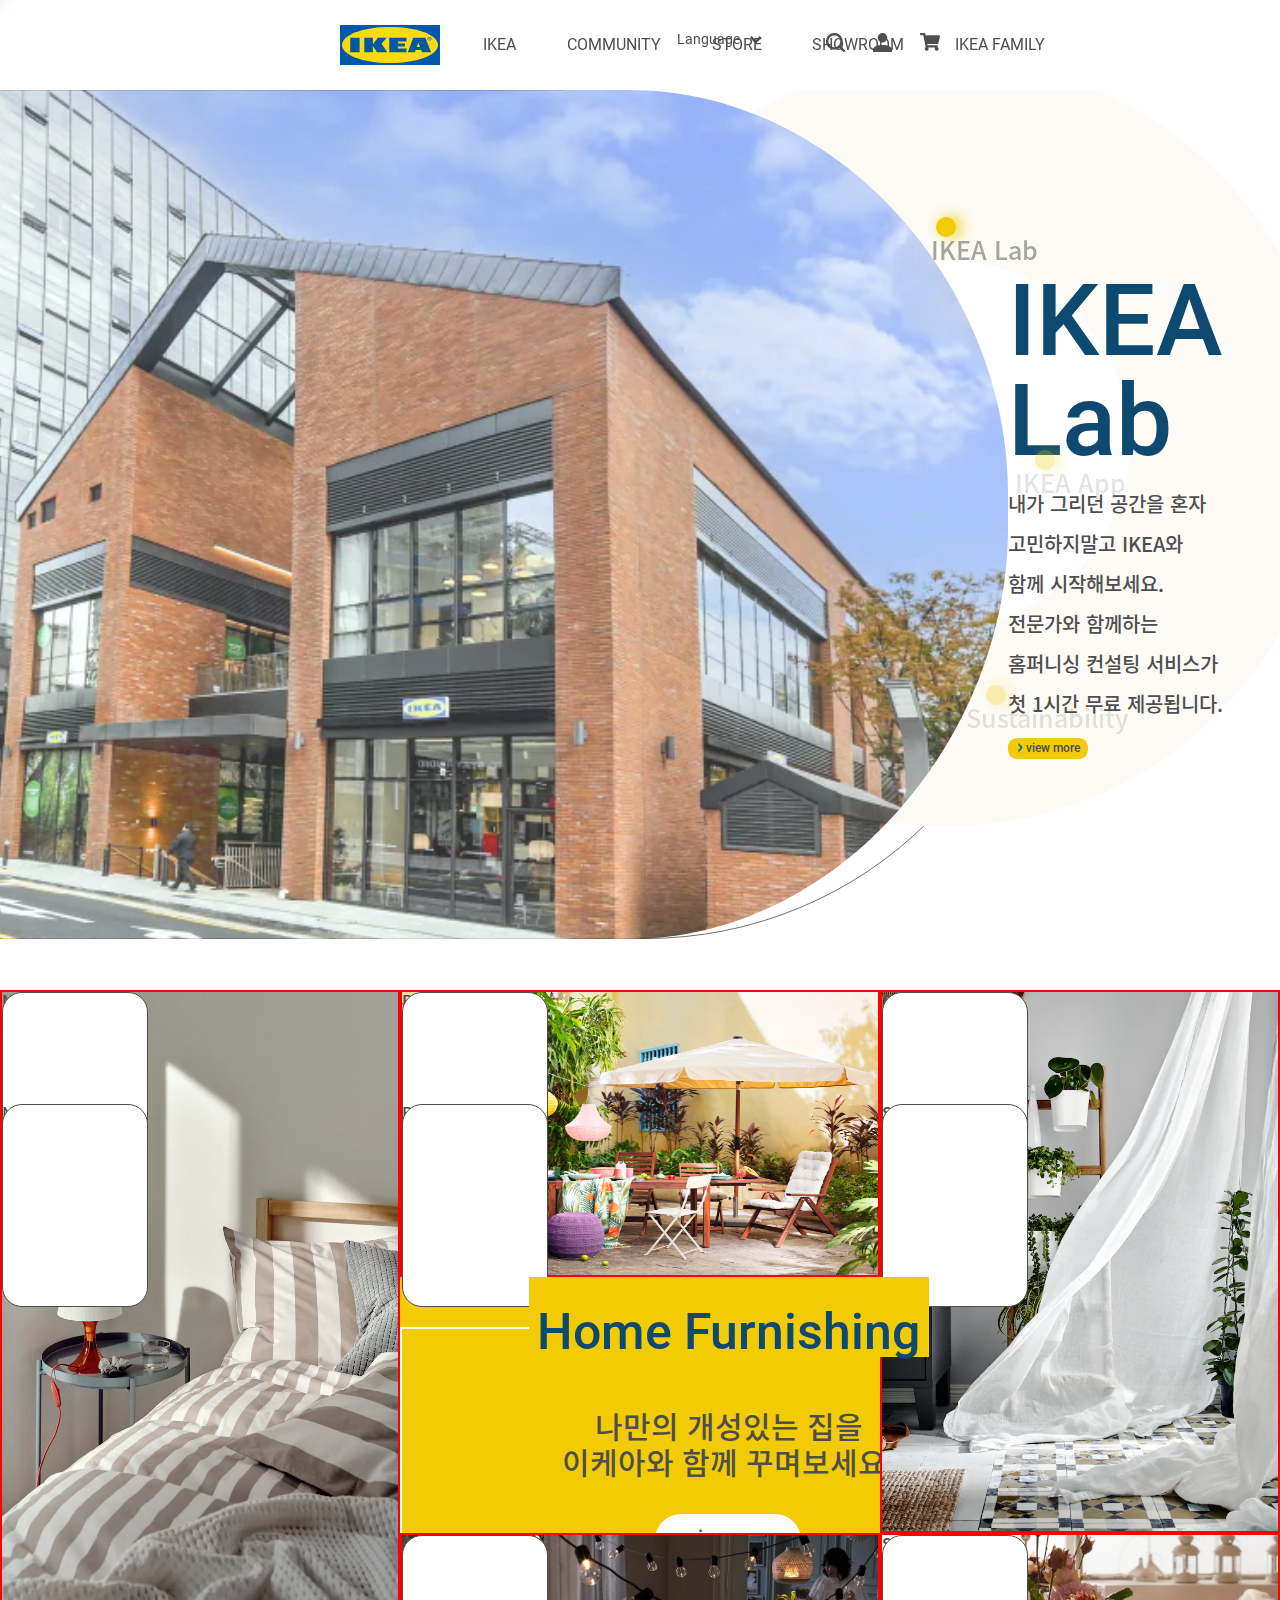
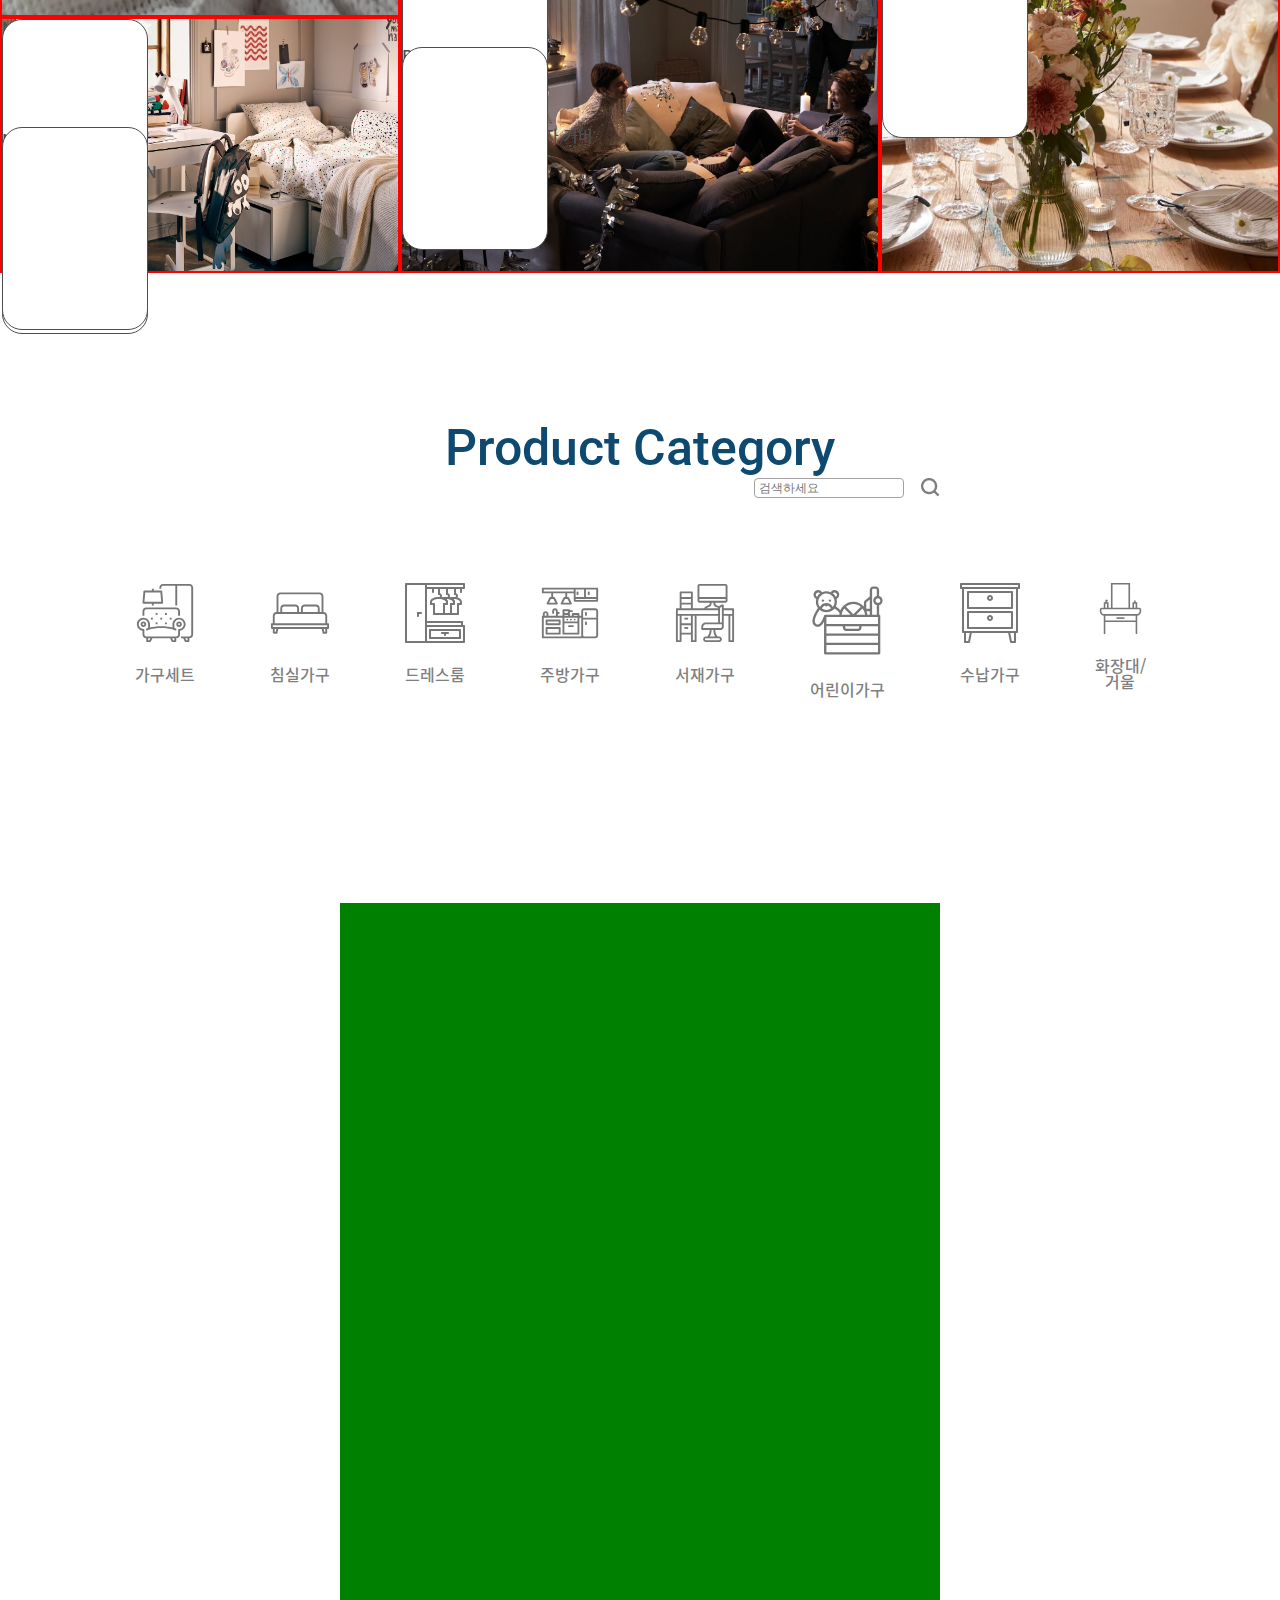
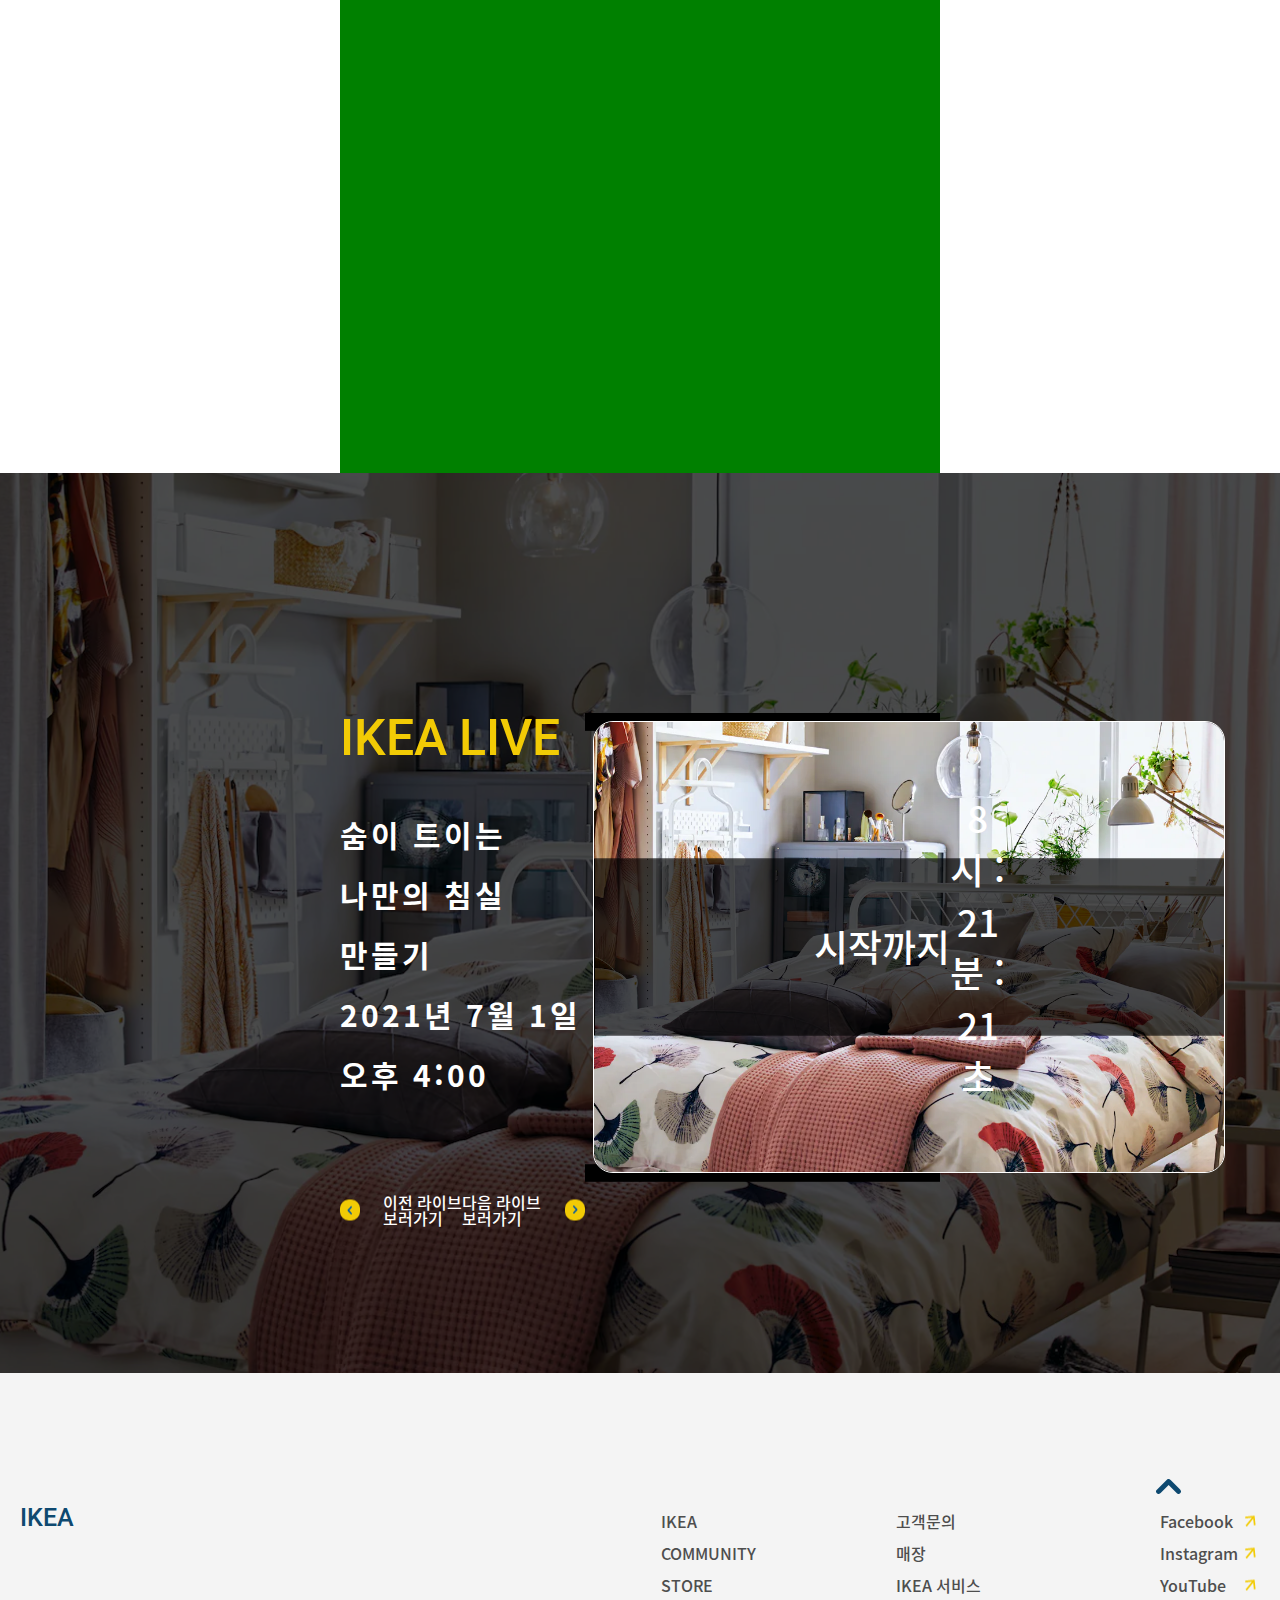
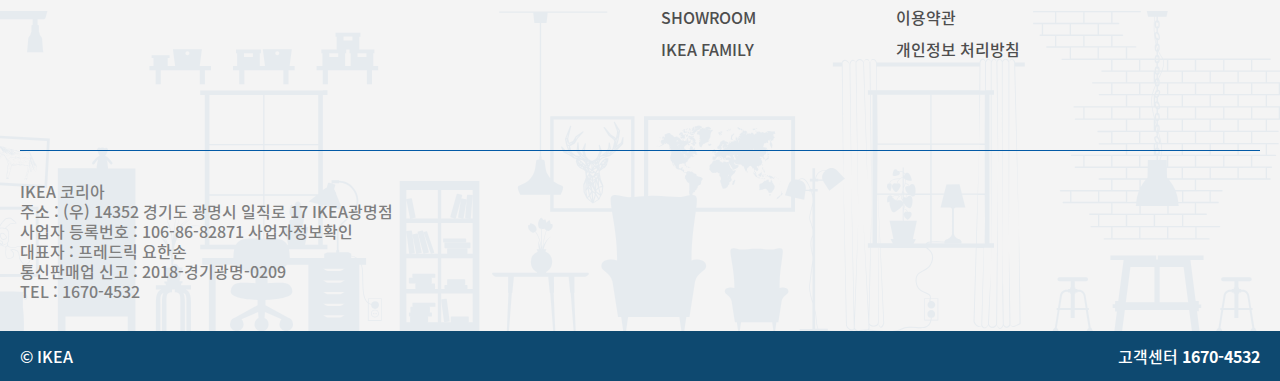
==== commit 289e1366: "본문4 라이브까지 남은 시간 스크립트" ====
--- a/index.html
+++ b/index.html
@@ -66,7 +66,7 @@
 
             <nav id="pcGnb">
                 <!-- 흰배경은 가상요소로 -->
-                <ul class="dep1">
+                <ul>
                     <li>
                         <a href="">IKEA</a>
                         <div class="dep2">
@@ -210,7 +210,6 @@
                     </div>
 
                     <div class="swiper-pagination"></div>
-                    <div id="cursorDrag"><img src="images/common/cursor-drag.png" alt=""></div>
                 </div>
             </nav>
         </header>
@@ -342,14 +341,239 @@
             </section>
 
             <section id="cnt2">
-                
+                <div class="cnt2_wrap">
+                    <div>
+                        <div class="border">
+                            <h2>Home Furnishing</h2>
+                            <p>나만의 개성있는 집을 <br>
+                                이케아와 함께 꾸며보세요.</p>
+                            <a href="" class="btn_more white">view more</a>
+                        </div>
+                    </div>
+                    <div class="photo photo1">
+                        <img src="images/furnishing/furnish1.jpg" alt="따뜻한 햇살이 비추는 포근한 느낌의 침실">
+                        <div class="hover_box hover_box1">
+                            <a href="" class="hover_info info1"><!-- 가상요소 동그라미1개, 이미지1개 -->
+                                <p>NEW<br>
+                                    <br>
+                                    ÄNGSLILJA <br>
+                                    엥슬릴리아<br>
+                                    <br>
+                                    이불커버+베개커버2<br>
+                                    ￦ 39,900</p>
+                            </a>
+                            <a href="" class="hover_info info2">
+                                <p>NEW<br>
+                                    <br>
+                                    SNÖBYAR <br>
+                                    스뇌뷔아르<br>
+                                    <br>
+                                    탁상스탠드<br>
+                                    ￦ 59,900</p>
+                            </a>
+                        </div>
+                    </div>
+                    <div class="photo photo2">
+                        <img src="images/furnishing/p-furnish2.jpg" alt="야외피크닉을 즐길 수 있는 야외마당">
+                        <div class="hover_box hover_box2">
+                            <a href="" class="hover_info info1">
+                                <p>BEST<br>
+                                    <br>
+                                    BONDHOLMEN <br>
+                                    본드홀멘<br>
+                                    <br>
+                                    야외팔걸이의자<br>
+                                    ￦ 99,900</p>
+                            </a>
+                            <a href="" class="hover_info info2">
+                                <p>BEST<br>
+                                    <br>
+                                    ASKHOLMEN <br>
+                                    아스크홀멘<br>
+                                    <br>
+                                    야외테이블<br>
+                                    ￦ 69,900</p>
+                            </a>
+                        </div>
+                    </div>
+                    <div class="photo photo3">
+                        <img src="images/furnishing/p-furnish3.jpg" alt="바람에 날리는 커텐과 식물들이 있는 방">
+                        <div class="hover_box hover_box3">
+                            <a href="" class="hover_info info1">
+                                <p>SALE<br>
+                                    <br>
+                                    LILL <br>
+                                    릴<br>
+                                    <br>
+                                    망사커튼 한쌍, 화이트<br>
+                                    ￦ 5,000</p>
+                            </a>
+                            <a href="" class="hover_info info2">
+                                <p>SALE<br>
+                                    <br>
+                                    FNITTRIG <br>
+                                    프니트리그<br>
+                                    <br>
+                                    꽃병<br>
+                                    ￦ 12,900</p>
+                            </a>
+                        </div>
+                    </div>
+                    <div class="photo photo4">
+                        <img src="images/furnishing/p-furnish4.jpg" alt="화이트 톤의 어린이 방">
+                        <div class="hover_box hover_box4">
+                            <a href="" class="hover_info info1">
+                                <p>NEW<br>
+                                    <br>
+                                    KRUX <br>
+                                    크룩스<br>
+                                    <br>
+                                    LED작업등<br>
+                                    ￦ 39,900</p>
+                            </a>
+                            <a href="" class="hover_info info2">
+                                <p>NEW<br>
+                                    <br>
+                                    LOBERGET / SIBBEN <br>
+                                    로베리에트 / 시벤<br>
+                                    <br>
+                                    어린이책상의자 <br>
+                                    ￦ 20,000
+                                    /p>
+                            </a>
+                        </div>
+                    </div>
+                    <div class="photo photo5">
+                        <img src="images/furnishing/p-furnish5.jpg" alt="조명이 켜진 아늑한 느낌의 파티">
+                        <div class="hover_box hover_box5">
+                            <a href="" class="hover_info info1">
+                                <p>BEST<br>
+                                    <br>
+                                    UTSUND <br>
+                                    웃순드<br>
+                                    <br>
+                                    LED체인조명24등<br>
+                                    ￦ 49,900</p>
+                            </a>
+                            <a href="" class="hover_info info2">
+                                <p>BEST<br>
+                                    <br>
+                                    VIMLE <br>
+                                    빔레<br>
+                                    <br>
+                                    3인용소파베드+긴 의자 커버<br>
+                                    ￦ 250,000</p>
+                            </a>
+                        </div>
+                    </div>
+                    <div class="photo photo6">
+                        <img src="images/furnishing/p-furnish6.jpg" alt="아름다운 조화들로 꾸며진 주방">
+                        <div class="hover_box hover_box6">
+                            <a href="" class="hover_info info1">
+                                <p>SALE <br>
+                                    <br>
+                                    FEJKA <br>
+                                    페이카<br>
+                                    <br>
+                                    인조식물<br>
+                                    ￦ 12,900</p>
+                            </a>
+                        </div>
+                    </div>
+                </div>
             </section>
 
-            <section id="cnt3"></section>
-
-            <section id="cnt4"></section>
-
-            <section id="cnt5"></section>
+            <section id="cnt3">
+                <article id="atc1">
+                    <h2>Product Category</h2>
+                    <div class="search">
+                        <label for="searchTxt" class="blind">검색어 입력</label>
+                        <input type="text" id="searchTxt" placeholder="검색하세요">
+                        <button type="submit"><img src="images/main/cnt3-search.jpg" alt="검색"></button>
+                    </div>
+                    <ul>
+                        <li>
+                            <a href="">
+                                <img src="images/main/category-icon/cnt3-furnitures.svg" alt="">
+                                <p>가구세트</p>
+                            </a>
+                        </li>
+                        <li>
+                            <a href="">
+                                <img src="images/main/category-icon/cnt3-bed.svg" alt="">
+                                <p>침실가구</p>
+                            </a>
+                        </li>
+                        <li>
+                            <a href="">
+                                <img src="images/main/category-icon/cnt3-wardrobe.svg" alt="">
+                                <p>드레스룸</p>
+                            </a>
+                        </li>
+                        <li>
+                            <a href="">
+                                <img src="images/main/category-icon/cnt3-kitchen.svg" alt="">
+                                <p>주방가구</p>
+                            </a>
+                        </li>
+                        <li>
+                            <a href="">
+                                <img src="images/main/category-icon/cnt3-desk.svg" alt="">
+                                <p>서재가구</p>
+                            </a>
+                        </li>
+                        <li>
+                            <a href="">
+                                <img src="images/main/category-icon/cnt3-children-toys.svg" alt="">
+                                <p>어린이가구</p>
+                            </a>
+                        </li>
+                        <li>
+                            <a href="">
+                                <img src="images/main/category-icon/cnt3-nightstand.svg" alt="">
+                                <p>수납가구</p>
+                            </a>
+                        </li>
+                        <li>
+                            <a href="">
+                                <img src="images/main/category-icon/cnt3-dressing-table.svg" alt="">
+                                <p>화장대/거울</p>
+                            </a>
+                        </li>
+                    </ul>
+                </article>
+
+                <article id="atc2"></article><!-- 스와이퍼 슬라이더 -->
+            </section>
+
+            <section id="cnt4"><!-- 가상요소: 검은배경 -->
+                <div class="cnt4_wrap">
+                    <div class="txtbox">
+                        <h2>IKEA LIVE</h2>
+                        <p class="tit">숨이 트이는 나만의 침실 만들기 <br>
+                            2021년 7월 1일 오후 4:00</p>
+                        <div class="golive">
+                            <p><a href="" class="prev">이전 라이브 보러가기</a></p><!-- 가상요소: 더보기버튼 -->
+                            <p><a href="" class="next">다음 라이브 보러가기</a></p><!-- 가상요소: 더보기버튼 -->
+                        </div>
+                    </div>
+                    <div class="time_img">
+                        <div class="photo_box"><!-- 아이패드 목업 이미지 -->
+                            <div class="mask">
+                                <div class="photo_effect">
+                                    <img src="images/main/cnt5-bg.jpg" alt="">
+                                </div>
+                                <div class="timer">
+                                    <p>시작까지</p>
+                                    <div class="remain">
+                                        <div id="remainHour">0</div>시 : <div id="remainTime">0</div>분 : <div id="remainSec">0</div>초
+                                    </div>
+                                </div>
+                            </div>
+                        </div>
+                    </div>
+                </div>
+            </section>
         </div>
 
         <footer id="footer">
--- a/css/common.css
+++ b/css/common.css
@@ -90,9 +90,12 @@
   font-family: Roboto;
   font-weight: 500; }
   .btn_more::after {
+    -webkit-transform: translateY(-50%);
+    -moz-transform: translateY(-50%);
+    transform: translateY(-50%);
     content: "";
     position: absolute;
-    top: 6px;
+    top: 50%;
     left: 10px;
     width: 5px;
     height: 9px;
@@ -107,7 +110,6 @@
   .btn_more.white {
     width: 146px;
     height: 52px;
-    padding: 14px 22px 14px 33px;
     border-radius: 26px;
     background: #fff;
     font-size: 20px; }
--- a/css/layout.css
+++ b/css/layout.css
@@ -27,14 +27,13 @@
   width: 100%;
   z-index: 1000; }
   #pcHeader.active::before {
-    /* visibility: hidden;overflow: hidden;max-height: 0; */
     content: "";
     position: absolute;
     top: 90px;
     left: 0;
     width: 100%;
-    height: 460px;
-    background: yellow;
+    height: 475px;
+    background: #fff;
     border-top: 1px solid #707070;
     border-bottom: 1px solid #707070; }
   #pcHeader .logo {
@@ -96,8 +95,7 @@
     position: absolute;
     top: 0;
     right: 340px;
-    height: 100%;
-    background: transparent; }
+    height: 100%; }
   #pcHeader #pcGnb > ul {
     display: -webkit-box;
     display: -moz-box;
@@ -133,8 +131,9 @@
           border-bottom: 8px solid transparent;
           border-right: 6px solid transparent;
           border-left: 6px solid transparent;
-          bottom: 10px;
-          left: 50%; }
+          bottom: 0;
+          left: 50%;
+          bottom: 10px; }
       #pcHeader #pcGnb > ul > li:nth-child(1) a {
         width: 39px; }
       #pcHeader #pcGnb > ul > li:nth-child(2) a {
@@ -154,7 +153,7 @@
         #pcHeader #pcGnb > ul > li > a:hover::after, #pcHeader #pcGnb > ul > li > a:focus::after, #pcHeader #pcGnb > ul > li.on > a::after {
           border-bottom-color: #035aa6; }
   #pcHeader #pcGnb .dep2 {
-    display: none;
+    /* visibility: hidden;overflow: hidden;max-height: 0; */
     display: -webkit-box;
     display: -moz-box;
     display: -ms-flexbox;
@@ -164,11 +163,12 @@
     top: 91px;
     left: 0;
     width: 50%;
-    height: 460px;
+    height: 475px;
     padding: 55px 0;
     background: #fff;
     font-size: 18px; }
     #pcHeader #pcGnb .dep2 .menu_tit {
+      width: 100px;
       margin-left: 340px;
       padding-right: 40px;
       border-right: 1px solid #7f7f7f;
@@ -194,10 +194,10 @@
           width: 6px;
           height: 10px;
           background: url("../images/common/p-header-gnb.png"); }
-  #pcHeader #pcGnb li.on .dep2 {
-    display: block; }
-  #pcHeader #pcGnb ul li ul li .dep3 {
-    display: none;
+  #pcHeader #pcGnb .dep2.on {
+    visibility: visible;
+    max-height: 460px; }
+  #pcHeader #pcGnb .dep3 {
     position: absolute;
     top: 0;
     right: -100%;
@@ -205,12 +205,10 @@
     height: 100%;
     padding-left: 20px;
     border-right: 1px solid #7f7f7f; }
-    #pcHeader #pcGnb ul li ul li .dep3 li + li {
+    #pcHeader #pcGnb .dep3 li + li {
       margin-top: 20px; }
-    #pcHeader #pcGnb ul li ul li .dep3 li > a:hover, #pcHeader #pcGnb ul li ul li .dep3 li > a:focus {
+    #pcHeader #pcGnb .dep3 li > a:hover, #pcHeader #pcGnb .dep3 li > a:focus {
       color: #4e4e4e; }
-  #pcHeader #pcGnb ul li ul li.on .dep3 {
-    display: block; }
   #pcHeader #pcGnb #cursorDrag {
     position: absolute;
     z-index: 1000; }
--- a/css/main.css
+++ b/css/main.css
@@ -1,17 +1,33 @@
-section {
-  height: 100vh; }
-
-.cnt1 .txtwrap h3 {
+#wrap h2 {
   font-family: Roboto;
   font-weight: 500;
   color: #0e4970; }
-.cnt1 .txtwrap p {
-  font-size: 20px; }
+
+.cnt1 {
+  height: 100vh; }
+  .cnt1 .txtwrap h3 {
+    font-family: Roboto;
+    font-weight: 500;
+    color: #0e4970; }
+  .cnt1 .txtwrap p {
+    font-size: 20px; }
+
+#cnt4 {
+  height: 100vh; }
 
 #mCnt1 {
   visibility: hidden;
   height: 0;
   overflow: hidden; }
+
+#mCnt2 {
+  visibility: hidden;
+  height: 0;
+  overflow: hidden; }
+
+#wrap h2 {
+  font-size: 50px;
+  text-align: center; }
 
 #pcCnt1 {
   margin-top: 90px; }
@@ -104,8 +120,264 @@
   #pcCnt1 .pc-slick-dots li button {
     opacity: 0; }
 
+#cnt2 .cnt2_wrap {
+  display: grid;
+  grid-template-rows: 22.4vw 20vw 6.56vw 20.05vw;
+  grid-template-columns: 31.25% 37.5% 31.25%; }
+  #cnt2 .cnt2_wrap div img {
+    width: 100%;
+    height: 100%; }
+  #cnt2 .cnt2_wrap div:nth-child(1) {
+    grid-row: 2;
+    grid-column: 2;
+    background: #F2CB05; }
+    #cnt2 .cnt2_wrap div:nth-child(1) .border {
+      position: relative;
+      width: 657px;
+      height: 298px;
+      margin: 0 auto; }
+      #cnt2 .cnt2_wrap div:nth-child(1) .border::before {
+        content: "";
+        position: absolute;
+        width: 657px;
+        height: 298px;
+        top: 50px;
+        left: 0;
+        border: 2px solid #fff; }
+    #cnt2 .cnt2_wrap div:nth-child(1) h2 {
+      position: relative;
+      padding-top: 30px;
+      width: 400px;
+      margin: 0 auto;
+      z-index: 1;
+      background: #F2CB05; }
+    #cnt2 .cnt2_wrap div:nth-child(1) p {
+      padding: 50px 0 35px 0;
+      text-align: center;
+      font-size: 30px;
+      line-height: 1.2; }
+    #cnt2 .cnt2_wrap div:nth-child(1) a {
+      margin: 0 255px;
+      line-height: 20px;
+      vertical-align: middle;
+      padding: 14px 18px 14px 30px; }
+      #cnt2 .cnt2_wrap div:nth-child(1) a::after {
+        left: 16px; }
+  #cnt2 .cnt2_wrap .photo1 {
+    grid-row: 1 / 4;
+    grid-column: 1; }
+  #cnt2 .cnt2_wrap .photo2 {
+    grid-row: 1;
+    grid-column: 2; }
+  #cnt2 .cnt2_wrap .photo3 {
+    grid-row: 1 / 3;
+    grid-column: 3; }
+  #cnt2 .cnt2_wrap .photo4 {
+    grid-row: 4;
+    grid-column: 1; }
+  #cnt2 .cnt2_wrap .photo5 {
+    grid-row: 3 / 5;
+    grid-column: 2; }
+  #cnt2 .cnt2_wrap .photo6 {
+    grid-row: 3 / 5;
+    grid-column: 3; }
+  #cnt2 .cnt2_wrap .photo {
+    position: relative; }
+    #cnt2 .cnt2_wrap .photo .hover_box {
+      position: absolute;
+      top: 0;
+      left: 0;
+      bottom: 0;
+      right: 0;
+      border: 2px solid red; }
+    #cnt2 .cnt2_wrap .photo .hover_info {
+      position: relative; }
+      #cnt2 .cnt2_wrap .photo .hover_info::before {
+        content: "";
+        position: absolute;
+        top: 0;
+        left: 0;
+        width: 144px;
+        height: 201px;
+        background: #fff;
+        border-radius: 20px;
+        border: solid 1px #4e4e4e; }
+
+#cnt3 {
+  height: 200vh;
+  margin: 0 340px; }
+  #cnt3 #atc1 {
+    padding: 150px 0;
+    height: 35%; }
+    #cnt3 #atc1 .search {
+      float: right; }
+      #cnt3 #atc1 .search input {
+        width: 150px;
+        height: 20px;
+        border: 1px solid #a3a2a2;
+        border-radius: 4px;
+        padding-left: 4px;
+        font-size: 12px; }
+      #cnt3 #atc1 .search button img {
+        vertical-align: middle;
+        margin-left: 13px; }
+    #cnt3 #atc1 ul {
+      display: -webkit-box;
+      display: -moz-box;
+      display: -ms-flexbox;
+      display: -webkit-flex;
+      display: flex;
+      -webkit-justify-content: center;
+      justify-content: center;
+      margin-top: 110px; }
+      #cnt3 #atc1 ul li {
+        width: 90px;
+        height: 100px; }
+        #cnt3 #atc1 ul li a:hover p, #cnt3 #atc1 ul li a:focus p {
+          color: #4e4e4e; }
+        #cnt3 #atc1 ul li p {
+          padding-top: 23px;
+          text-align: center;
+          color: #7f7f7f; }
+      #cnt3 #atc1 ul li + li {
+        margin-left: 75px; }
+  #cnt3 #atc2 {
+    height: 65%;
+    background: green; }
+
+#cnt4 {
+  position: relative;
+  background: url("../images/main/cnt5-bg.jpg") no-repeat 50%/cover; }
+  #cnt4::before {
+    content: "";
+    position: absolute;
+    top: 0;
+    left: 0;
+    bottom: 0;
+    right: 0;
+    background: rgba(0, 0, 0, 0.7); }
+  #cnt4 .cnt4_wrap {
+    display: -webkit-box;
+    display: -moz-box;
+    display: -ms-flexbox;
+    display: -webkit-flex;
+    display: flex;
+    -webkit-justify-content: space-between;
+    justify-content: space-between;
+    height: 100%;
+    padding: 240px 340px;
+    color: #fff; }
+  #cnt4 .txtbox, #cnt4 .time_img {
+    position: relative; }
+  #cnt4 .txtbox h2 {
+    color: #F2CB05;
+    text-align: left; }
+  #cnt4 .txtbox .tit {
+    margin: 41px 0 90px;
+    font-size: 30px;
+    line-height: 2;
+    letter-spacing: 3px;
+    font-weight: 700; }
+  #cnt4 .golive {
+    display: -webkit-box;
+    display: -moz-box;
+    display: -ms-flexbox;
+    display: -webkit-flex;
+    display: flex;
+    -webkit-justify-content: space-between;
+    justify-content: space-between; }
+    #cnt4 .golive a {
+      display: block;
+      position: relative; }
+    #cnt4 .golive a::after {
+      -webkit-transform: translateY(-50%);
+      -moz-transform: translateY(-50%);
+      transform: translateY(-50%);
+      content: "";
+      position: absolute;
+      top: 50%;
+      width: 20px;
+      height: 21px;
+      background: no-repeat; }
+    #cnt4 .golive .prev {
+      padding-left: 43px; }
+    #cnt4 .golive .next {
+      padding-right: 43px; }
+    #cnt4 .golive .prev::after {
+      background: url("../images/main/yellowLeft-arrow.png");
+      left: 0; }
+    #cnt4 .golive .next::after {
+      background: url("../images/main/yellowRight-arrow.png");
+      right: 0; }
+  #cnt4 .time_img {
+    /* border: 1px solid red; */
+    width: 648.1px;
+    height: 468.7px; }
+    #cnt4 .time_img .photo_box {
+      position: relative;
+      width: 100%;
+      height: 100%;
+      background: url("../images/main/cnt5-mockup.png") no-repeat 50%/cover; }
+      #cnt4 .time_img .photo_box .mask {
+        position: absolute;
+        overflow: hidden;
+        top: 7.4px;
+        left: 7.6px;
+        width: 632px;
+        height: 452.4px;
+        border-radius: 20px;
+        border: 1px solid #fff; }
+        #cnt4 .time_img .photo_box .mask:hover .photo_effect {
+          transform: scale(1.05); }
+    #cnt4 .time_img .photo_effect {
+      position: relative;
+      width: 674px;
+      height: 493px;
+      transition: transform 0.5s cubic-bezier(0.25, 0.45, 0.46, 0.84); }
+      #cnt4 .time_img .photo_effect img {
+        position: absolute;
+        top: -10%;
+        left: -10%;
+        width: 120%;
+        transition: transform 0.5s cubic-bezier(0.25, 0.45, 0.46, 0.84); }
+    #cnt4 .time_img .timer {
+      -webkit-transform: translateY(-50%);
+      -moz-transform: translateY(-50%);
+      transform: translateY(-50%);
+      display: -webkit-box;
+      display: -moz-box;
+      display: -ms-flexbox;
+      display: -webkit-flex;
+      display: flex;
+      -webkit-align-items: center;
+      align-items: center;
+      -webkit-justify-content: center;
+      justify-content: center;
+      position: absolute;
+      width: 632px;
+      height: 177px;
+      border: 1px solid #000;
+      z-index: 100;
+      top: 50%;
+      left: 0;
+      text-align: center;
+      font-size: 37px;
+      line-height: 1.4; }
+      #cnt4 .time_img .timer::before {
+        content: "";
+        position: absolute;
+        top: 0;
+        left: 0;
+        right: 0;
+        bottom: 0;
+        background: rgba(0, 0, 0, 0.7);
+        z-index: -1; }
+
 @media screen and (max-width: 768px) {
   #pcCnt1 {
+    display: none; }
+
+  #pcCnt2 {
     display: none; }
 
   #mCnt1 {
@@ -214,7 +486,50 @@
         visibility: hidden; }
         #mCnt1 .controller .slick-auto button i::before {
           font-size: 50px;
-          color: rgba(146, 146, 146, 0.8); } }
+          color: rgba(146, 146, 146, 0.8); }
+
+  #cnt3 {
+    margin: 0 60px; }
+    #cnt3 #atc1 {
+      padding: 180px 0;
+      /* h2{font-size: 50px;} */ }
+      #cnt3 #atc1 .search {
+        display: -webkit-box;
+        display: -moz-box;
+        display: -ms-flexbox;
+        display: -webkit-flex;
+        display: flex;
+        -webkit-justify-content: center;
+        justify-content: center;
+        width: 100%;
+        margin-top: 40px; }
+        #cnt3 #atc1 .search input {
+          width: 190px;
+          height: 25px; }
+        #cnt3 #atc1 .search button img {
+          margin-left: 20px; }
+      #cnt3 #atc1 ul {
+        -webkit-align-items: center;
+        align-items: center;
+        -webkit-flex-wrap: wrap;
+        flex-wrap: wrap;
+        margin-top: 65px; }
+        #cnt3 #atc1 ul li {
+          margin-top: 53px;
+          width: 100px;
+          /* height: 100px; */ }
+          #cnt3 #atc1 ul li img {
+            width: 80px;
+            margin-left: 10px; }
+          #cnt3 #atc1 ul li p {
+            padding-top: 8px; }
+        #cnt3 #atc1 ul li + li {
+          margin-left: 50px; }
+        #cnt3 #atc1 ul li:nth-child(5) {
+          margin-left: 0; }
+    #cnt3 #atc2 {
+      height: 65%;
+      background: green; } }
 @media screen and (max-width: 414px) {
   #mCnt1 svg {
     top: 12.077294686vw;
@@ -254,6 +569,42 @@
       margin-right: -7.2463768116vw; }
       #mCnt1 .controller .slick-auto button i::before {
         font-size: 12.077294686vw;
-        color: rgba(255, 255, 255, 0.8); } }
+        color: rgba(255, 255, 255, 0.8); }
+
+  #cnt3 {
+    margin: 0 4.8309178744vw; }
+    #cnt3 #atc1 {
+      padding: 33.8164251208vw 0; }
+      #cnt3 #atc1 h2 {
+        font-size: 9.6618357488vw; }
+      #cnt3 #atc1 .search {
+        margin-top: 4.8309178744vw; }
+        #cnt3 #atc1 .search input {
+          width: 45.8937198068vw;
+          height: 6.038647343vw;
+          border-width: 0.2415458937vw;
+          border-radius: 0.9661835749vw;
+          padding-left: 0.9661835749vw;
+          font-size: 2.8985507246vw; }
+        #cnt3 #atc1 .search button img {
+          margin-left: 3.6231884058vw; }
+      #cnt3 #atc1 ul {
+        margin-top: 19.3236714976vw;
+        margin-left: -5.7971014493vw; }
+        #cnt3 #atc1 ul li {
+          margin-top: 10.38647343vw;
+          width: 12.077294686vw;
+          height: 20.5314009662vw; }
+          #cnt3 #atc1 ul li img {
+            width: 12.077294686vw;
+            margin-left: 2.8985507246vw; }
+          #cnt3 #atc1 ul li p {
+            padding-top: 1.9323671498vw;
+            font-size: 3.6231884058vw;
+            width: 75px; }
+        #cnt3 #atc1 ul li + li {
+          margin-left: 12.077294686vw; }
+        #cnt3 #atc1 ul li:nth-child(1), #cnt3 #atc1 ul li:nth-child(2), #cnt3 #atc1 ul li:nth-child(3), #cnt3 #atc1 ul li:nth-child(4) {
+          margin-top: 0; } }
 
 /*# sourceMappingURL=main.css.map */
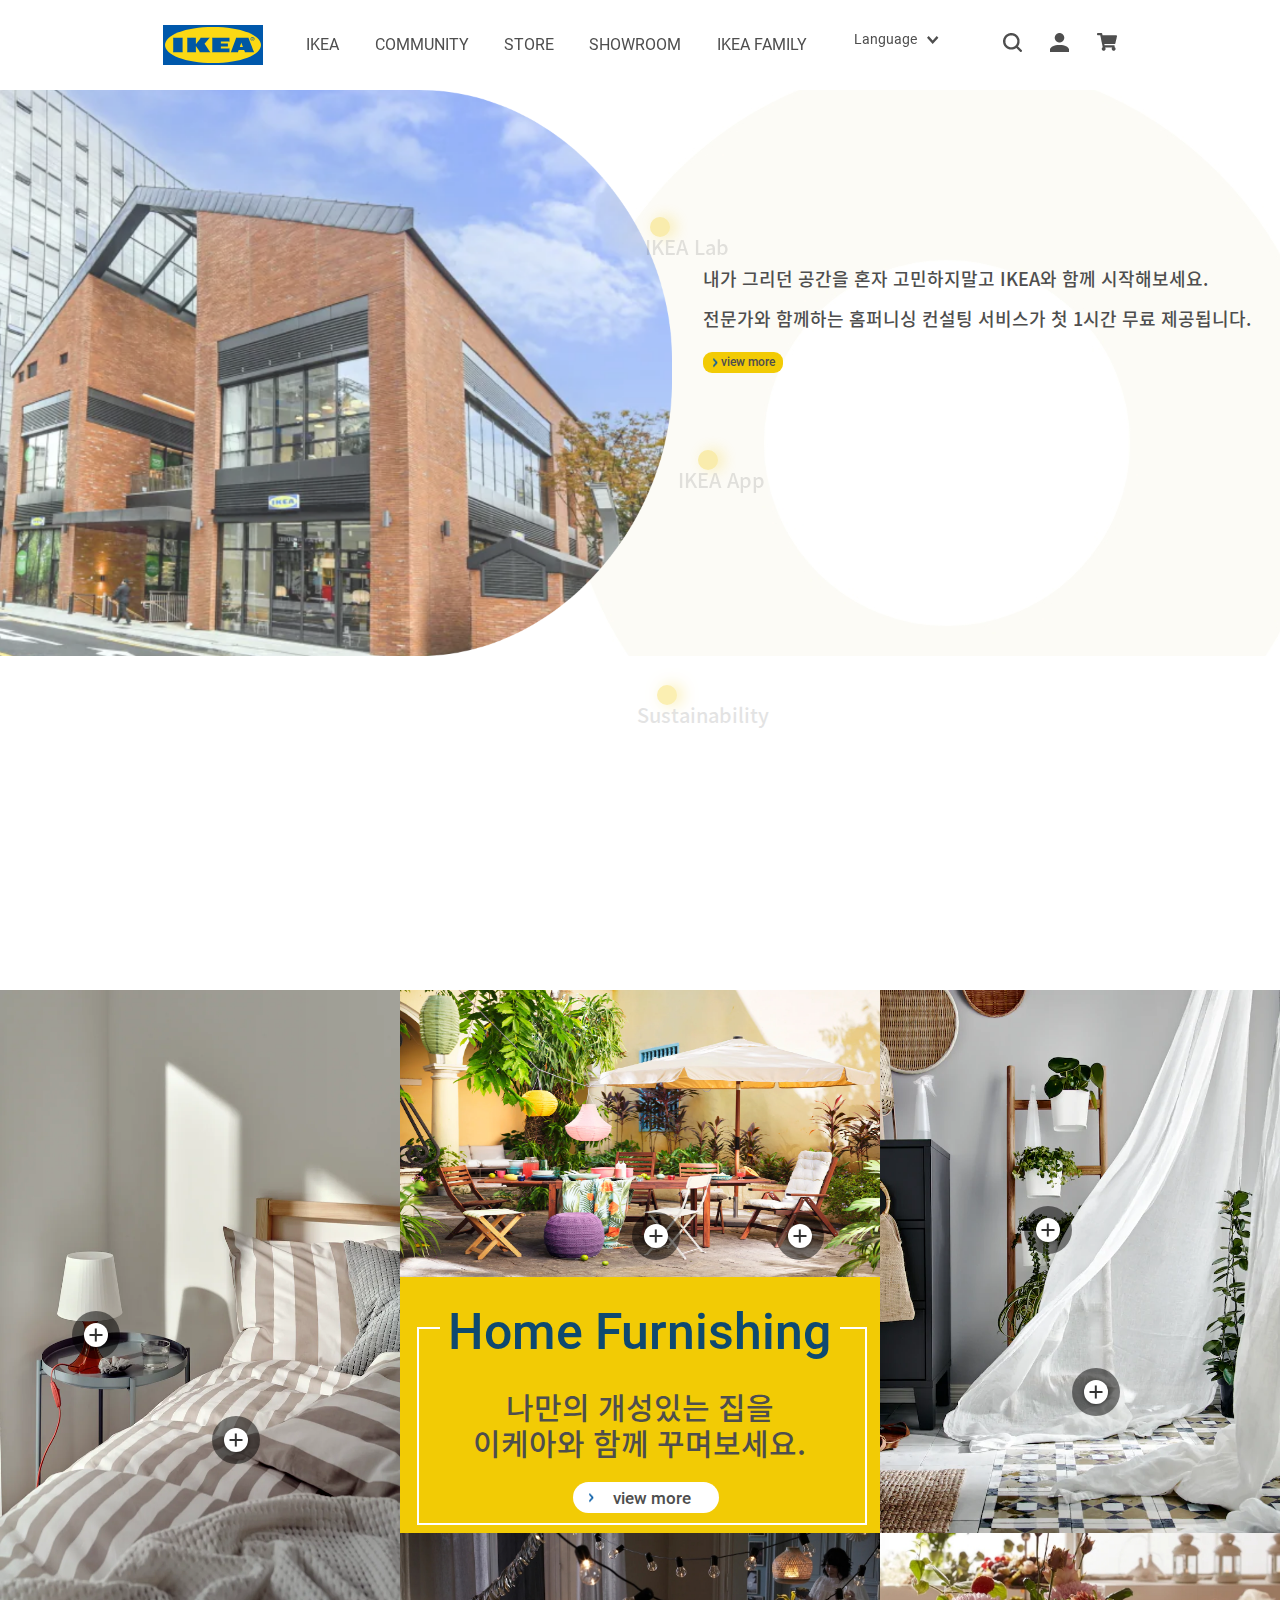
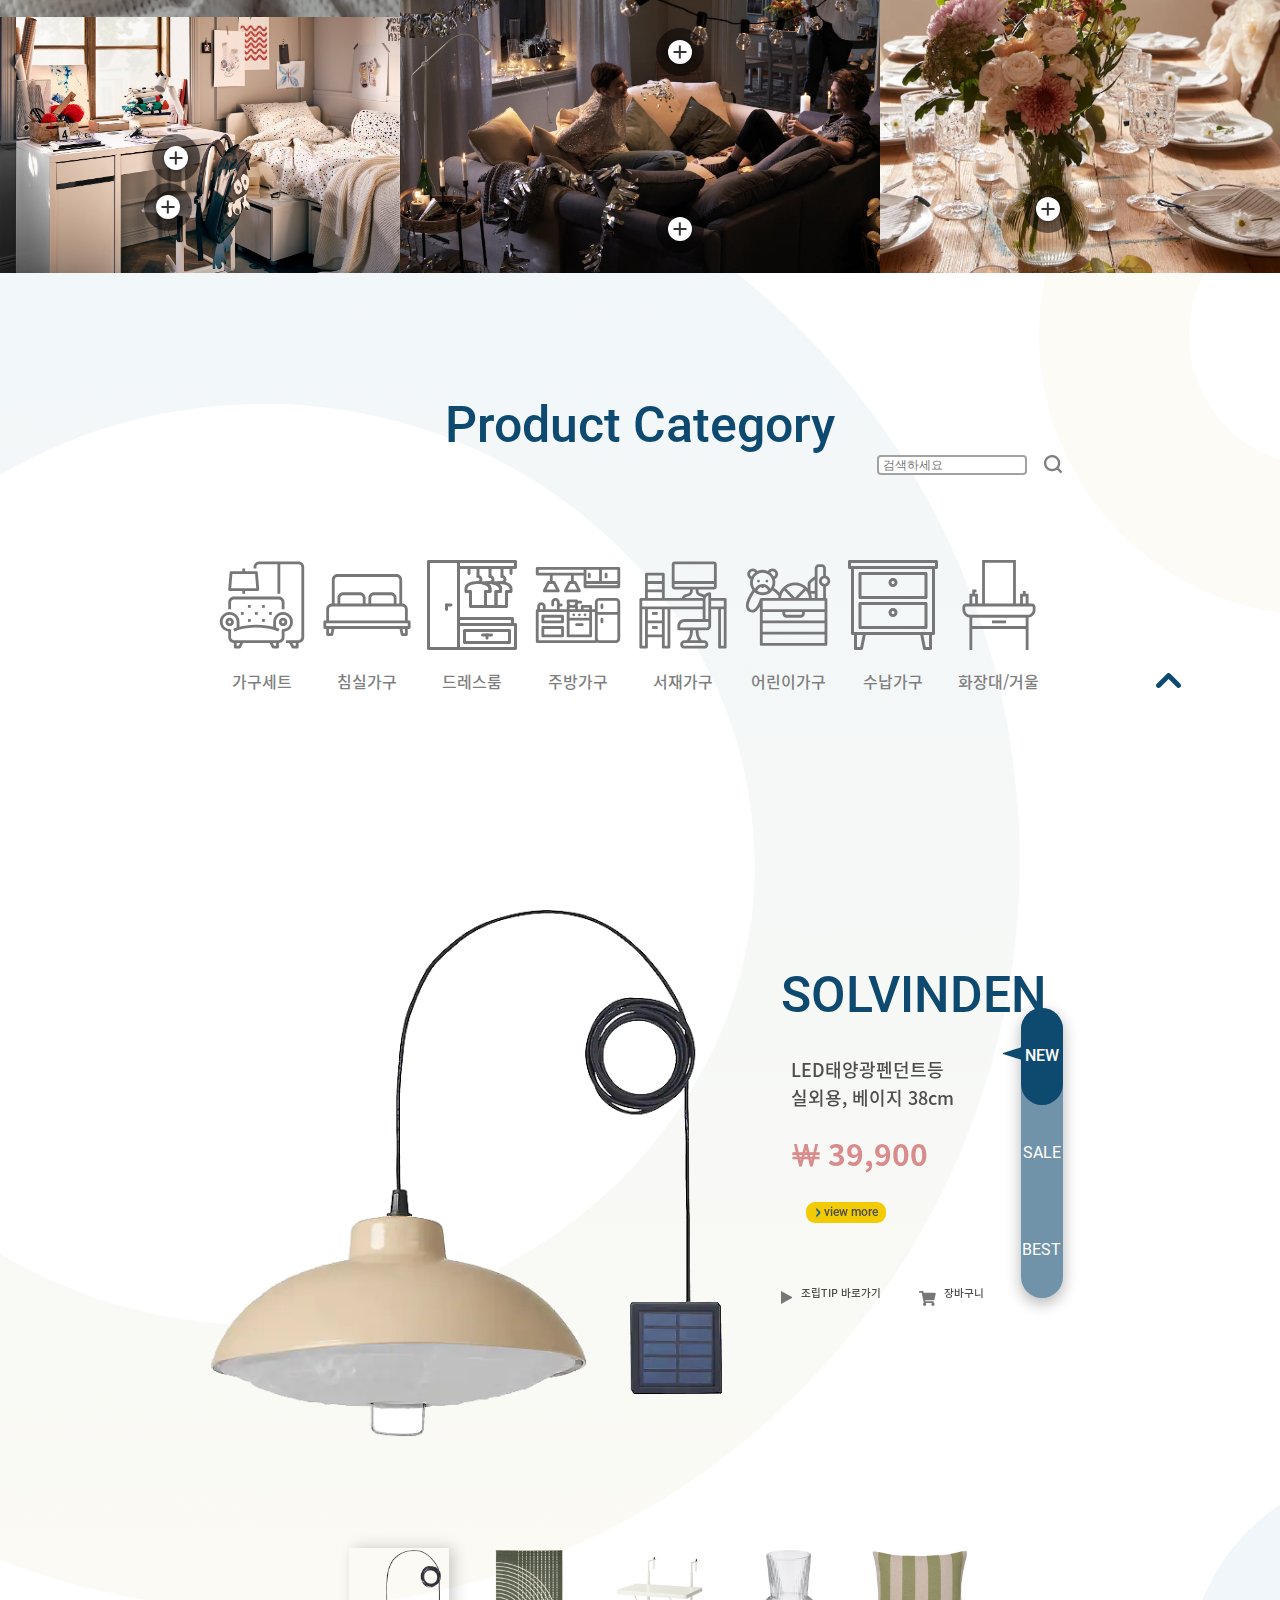
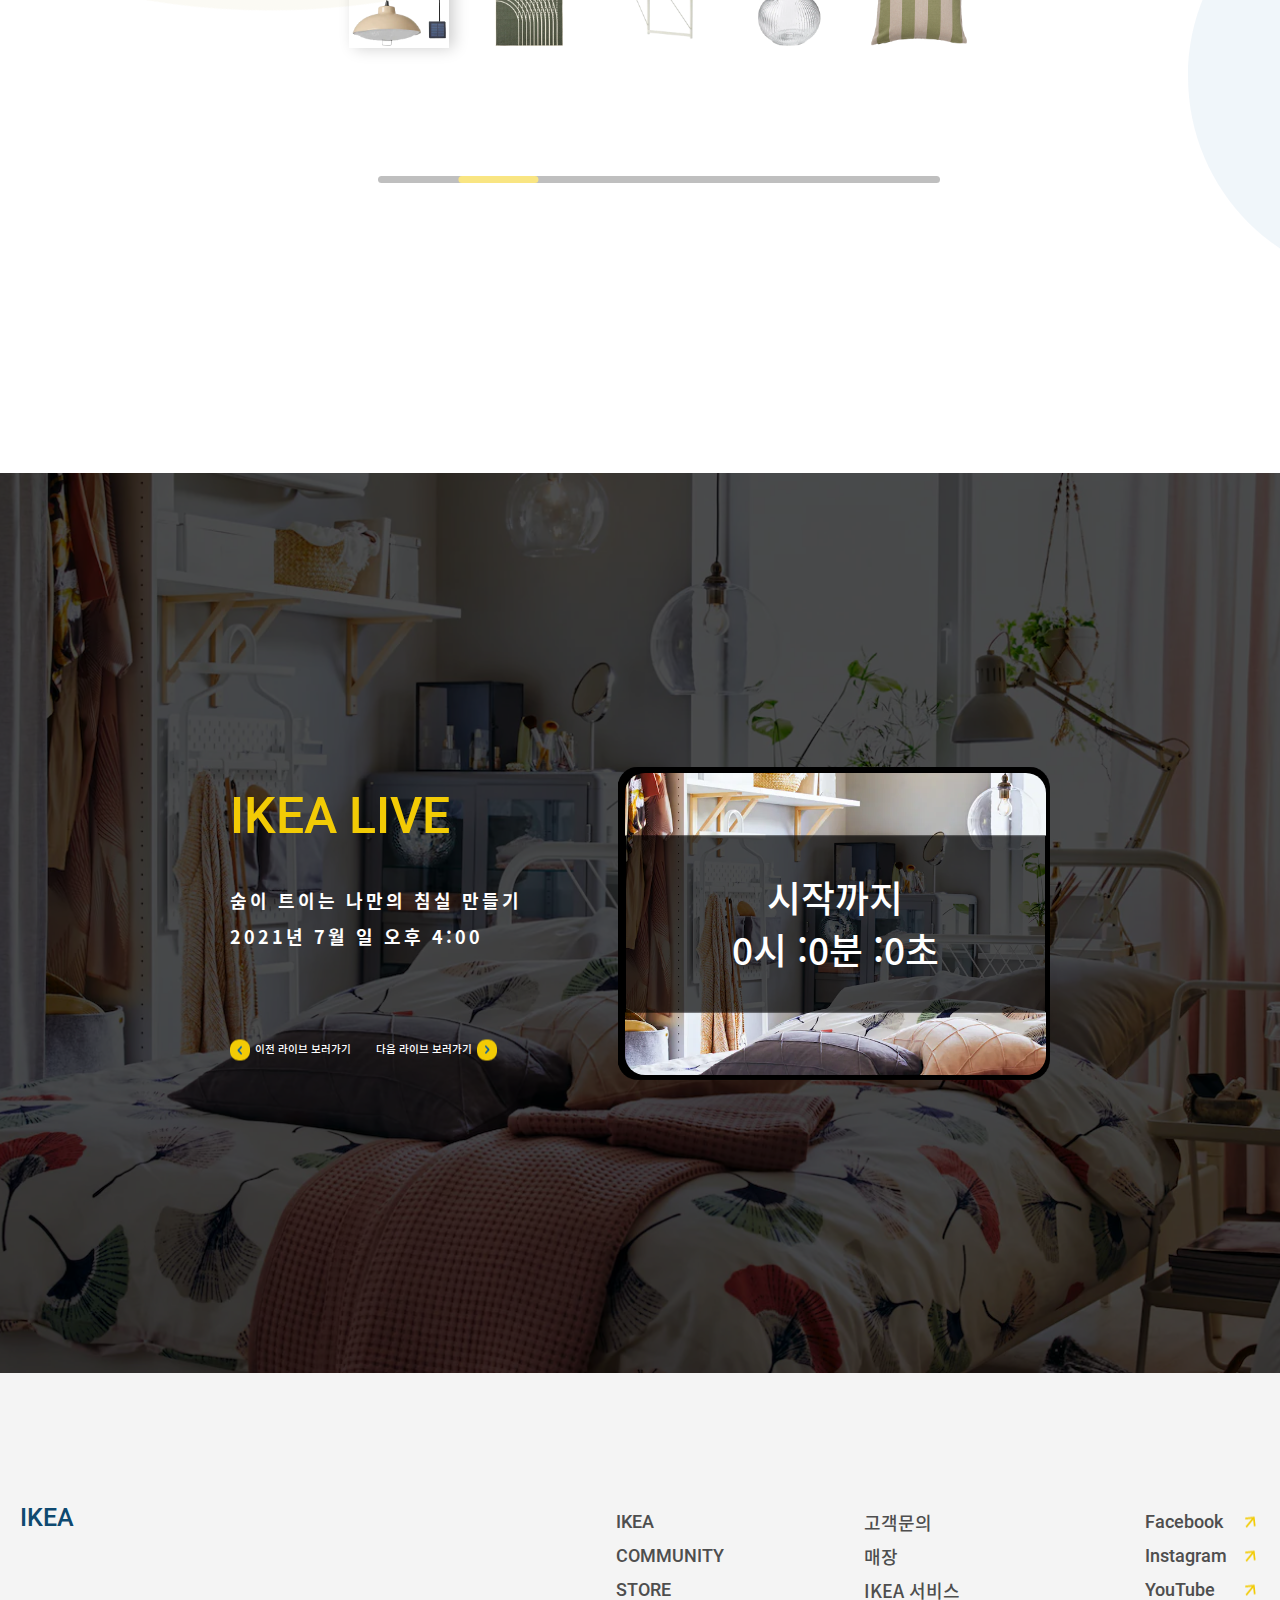
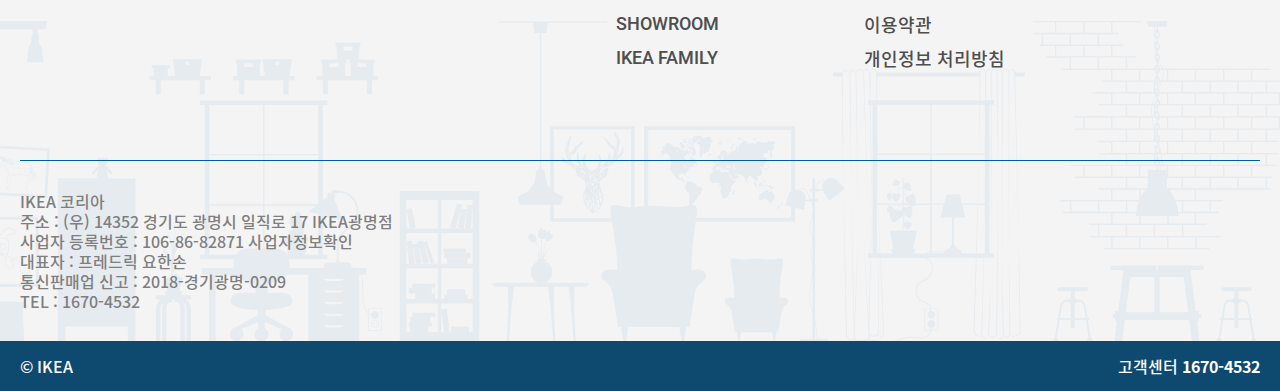
==== commit 2494c833: "본문2 그리드 영역중심수정" ====
--- a/index.html
+++ b/index.html
@@ -216,39 +216,30 @@
 
         <header id="mHeader" class="header">
             <h1 class="logo">
-                <a href="index.html"><img src="images/common/ikea-logo.svg" alt="이케아"></a>
+                <a href="index.html"><img src="images/common/logo_circle.png" alt="이케아"></a>
             </h1>
-            <div class="header_right">
-                <ul class="header_icon">
-                    <li>
-                        <button>
-                            <img src="images/common/m-header-earch.png" alt="검색창 열기">
-                        </button>
-                    </li>
-                    <li>
-                        <a href="">
-                            <img src="images/common/m-header-login.png" alt="로그인">
-                        </a>
-                    </li>
-                </ul>
+            <div class="m_util">
+                <button class="btn_gnb_open" type="button">
+                    <img src="images/common/m_menuBtn.png" alt="전체메뉴 열기">
+                </button>
+                <button class="header_right" type="button">
+                    <img src="images/common/m_search_icon.png" alt="검색창 열기">
+                </button>
             </div>
-            <button class="btn_gnb_open" type="button">
-                <img src="images/common/m-header-menu-btn.png" alt="전체메뉴 열기">
-            </button>
-
         </header>
 
         <div id="container">
             <section id="pcCnt1" class="cnt1">
                 <h2 class="blind">이케아 소개</h2>
                 <div class="slick-container">
-                    <div class="slick-wrapper"><!-- 가상요소: 둥근원 -->
+                    <div class="slick-wrapper">
+                        <!-- 가상요소: 둥근원 -->
                         <div class="slick-slide slide1">
                             <div class="slide_bg">
                                 <img src="images/main/p-cnt1-bg1.png" alt="">
                             </div>
                             <div class="txtwrap">
-                                <h3>IKEA Lab</h3>
+                                <h3 class="txt">IKEA Lab</h3>
                                 <p>내가 그리던 공간을 혼자 고민하지말고 IKEA와 함께 시작해보세요.<br>
                                     전문가와 함께하는 홈퍼니싱 컨설팅 서비스가 첫 1시간 무료 제공됩니다.</p>
                                 <a href="" class="btn_more yellow">view more</a>
@@ -259,7 +250,7 @@
                                 <img src="images/main/p-cnt1-bg2.png" alt="">
                             </div>
                             <div class="txtwrap apptxt">
-                                <h3>IKEA App</h3>
+                                <h3 class="txt">IKEA App</h3>
                                 <p>밖으로 나가기 어려워지는 시기인 만큼,<br>
                                     집에서 쉽고 안전하게 쇼핑하는 방법을 알아볼까요?</p>
                                 <a href="" class="btn_more yellow">view more</a>
@@ -270,7 +261,7 @@
                                 <img src="images/main/p-cnt1-bg3.png" alt="">
                             </div>
                             <div class="txtwrap">
-                                <h3>Sustainability</h3>
+                                <h3 class="txt">Sustainability</h3>
                                 <p>IKEA는 쓰레기를 없애고 자원을 계속 사용하기 위해<br>
                                     모두가 더 편하게 실천할 수 있는 새로운 방법을 찾고 있습니다.</p>
                                 <a href="" class="btn_more yellow">view more</a>
@@ -287,38 +278,39 @@
                 <h2 class="blind">이케아 소개</h2>
                 <div class="slick-container">
                     <div class="slick-wrapper">
-                        <div class="slick-slide slide1"><!-- 가상요소: 배경이미지 -->
+                        <div class="slick-slide slide1">
+                            <!-- 가상요소: 배경이미지 -->
                             <div class="txtwrap">
-                                <h3>IKEA Lab</h3>
+                                <h3 class="txt">IKEA Lab</h3>
                                 <p>내가 그리던 공간을 혼자<br>고민하지말고 IKEA와 함께<br> 시작해보세요.<br>
                                     <br>
                                     전문가와 함께하는 <br>홈퍼니싱 컨설팅 서비스가<br> 첫 1시간 무료 제공됩니다.</p>
                                 <a href="" class="arrowright"></a>
                             </div>
                             <svg>
-                                <polygon points="0 0, 0 1024, 643 1024, 265 0"/>
+                                <polygon points="0 0, 0 1024, 643 1024, 265 0" />
                             </svg>
                         </div>
                         <div class="slick-slide slide2">
                             <div class="txtwrap apptxt">
-                                <h3>IKEA App</h3>
+                                <h3 class="txt">IKEA App</h3>
                                 <p>밖으로 나가기 <br>어려워지는 시기인 만큼,<br>
                                     집에서 쉽고 안전하게 <br>쇼핑하는 방법을 알아볼까요?</p>
                                 <a href="" class="arrowright"></a>
                             </div>
                             <svg>
-                                <polygon points="0 0, 0 1024, 643 1024, 265 0"/>
+                                <polygon points="0 0, 0 1024, 643 1024, 265 0" />
                             </svg>
                         </div>
                         <div class="slick-slide slide3">
                             <div class="txtwrap">
-                                <h3>Sustainability</h3>
+                                <h3 class="txt">Sustainability</h3>
                                 <p>IKEA는 쓰레기를 없애고<br> 자원을 계속 사용하기 위해<br>
                                     모두가 더 편하게 <br>실천할 수 있는 새로운 방법을<br> 찾고 있습니다.</p>
                                 <a href="" class="arrowright"></a>
                             </div>
                             <svg class="reverse">
-                                <polygon points="0 0, 0 1024, 333 1024, 643 0"/>
+                                <polygon points="0 0, 0 1024, 333 1024, 643 0" />
                             </svg>
                         </div>
                     </div>
@@ -340,290 +332,778 @@
                 </div>
             </section>
 
-            <section id="cnt2">
+            <section id="cnt2" class="cnt2">
                 <div class="cnt2_wrap">
-                    <div>
-                        <div class="border">
+                    <div class="tit_box">
+                        <div class="border txtwrap">
                             <h2>Home Furnishing</h2>
-                            <p>나만의 개성있는 집을 <br>
+                            <p>나만의 개성있는 집을 <br><!-- 모바일에서는 display: none -->
                                 이케아와 함께 꾸며보세요.</p>
-                            <a href="" class="btn_more white">view more</a>
+                            <a href="" class="btn_more white">view more</a><!-- 모바일에서는 display: none -->
                         </div>
                     </div>
                     <div class="photo photo1">
+                        <h3 class="mcnt2_tit"><span>Bed</span> <span>Room</span></h3><!-- pc에서 숨기기, 모바일에서만 -->
                         <img src="images/furnishing/furnish1.jpg" alt="따뜻한 햇살이 비추는 포근한 느낌의 침실">
+                        <!-- 모바일에서 사진 뒷 배경: 가상요소  -->
                         <div class="hover_box hover_box1">
-                            <a href="" class="hover_info info1"><!-- 가상요소 동그라미1개, 이미지1개 -->
-                                <p>NEW<br>
-                                    <br>
-                                    ÄNGSLILJA <br>
-                                    엥슬릴리아<br>
-                                    <br>
-                                    이불커버+베개커버2<br>
-                                    ￦ 39,900</p>
-                            </a>
-                            <a href="" class="hover_info info2">
-                                <p>NEW<br>
-                                    <br>
-                                    SNÖBYAR <br>
-                                    스뇌뷔아르<br>
-                                    <br>
-                                    탁상스탠드<br>
-                                    ￦ 59,900</p>
-                            </a>
+                            <div class="shop_area area1">
+                                <!-- 위치지정 -->
+                                <a href="" class="hover_circle"></a>
+                                <div class="hover_info">
+                                    <p>
+                                        <span class="blueTxt">NEW</span>
+                                        <span class="nameTxt">
+                                            ÄNGSLILJA <br>
+                                            엥슬릴리아
+                                        </span>
+                                        <span class="price">
+                                            이불커버+<br>
+                                            베개커버2<br>
+                                            ￦ 39,900
+                                        </span>
+                                    </p>
+                                </div>
+                            </div>
+                            <div class="shop_area area2">
+                                <a href="" class="hover_circle"></a>
+                                <div class="hover_info">
+                                    <p>
+                                        <span class="blueTxt">NEW</span>
+                                        <span class="nameTxt">
+                                            SNÖBYAR <br>
+                                            스뇌뷔아르
+                                        </span>
+                                        <span class="price">
+                                            탁상스탠드<br>
+                                            ￦ 59,900
+                                        </span>
+                                    </p>
+                                </div>
+                            </div>
                         </div>
                     </div>
                     <div class="photo photo2">
+                        <h3 class="mcnt2_tit">Kitchen</h3><!-- pc에서 숨기기, 모바일에서만 -->
                         <img src="images/furnishing/p-furnish2.jpg" alt="야외피크닉을 즐길 수 있는 야외마당">
+                        <!-- 사진바꾸도록 스크립트에서 attr메서드로 사진변경 -->
                         <div class="hover_box hover_box2">
-                            <a href="" class="hover_info info1">
-                                <p>BEST<br>
-                                    <br>
-                                    BONDHOLMEN <br>
-                                    본드홀멘<br>
-                                    <br>
-                                    야외팔걸이의자<br>
-                                    ￦ 99,900</p>
-                            </a>
-                            <a href="" class="hover_info info2">
-                                <p>BEST<br>
-                                    <br>
-                                    ASKHOLMEN <br>
-                                    아스크홀멘<br>
-                                    <br>
-                                    야외테이블<br>
-                                    ￦ 69,900</p>
-                            </a>
+                            <div class="shop_area area1">
+                                <!-- 위치지정 -->
+                                <a href="" class="hover_circle"></a>
+                                <div class="hover_info">
+                                    <p>
+                                        <span class="blueTxt">BEST</span>
+                                        <span class="nameTxt">
+                                            BONDHOLMEN <br>
+                                            본드홀멘
+                                        </span>
+                                        <span class="price">
+                                            야외팔걸이의자<br>
+                                            ￦ 99,900
+                                        </span>
+                                    </p>
+                                </div>
+                            </div>
+                            <div class="shop_area area2">
+                                <!-- 위치지정 -->
+                                <a href="" class="hover_circle"></a>
+                                <div class="hover_info">
+                                    <p>
+                                        <span class="blueTxt">BEST</span>
+                                        <span class="nameTxt">
+                                            ASKHOLMEN <br>
+                                            아스크홀멘
+                                        </span>
+                                        <span class="price">
+                                            야외테이블<br>
+                                            ￦ 69,900
+                                        </span>
+                                    </p>
+                                </div>
+                            </div>
+
                         </div>
                     </div>
                     <div class="photo photo3">
+                        <h3 class="mcnt2_tit"><span>Home</span> <span>Office</span></h3><!-- pc에서 숨기기, 모바일에서만 -->
                         <img src="images/furnishing/p-furnish3.jpg" alt="바람에 날리는 커텐과 식물들이 있는 방">
                         <div class="hover_box hover_box3">
-                            <a href="" class="hover_info info1">
-                                <p>SALE<br>
-                                    <br>
-                                    LILL <br>
-                                    릴<br>
-                                    <br>
-                                    망사커튼 한쌍, 화이트<br>
-                                    ￦ 5,000</p>
-                            </a>
-                            <a href="" class="hover_info info2">
-                                <p>SALE<br>
-                                    <br>
-                                    FNITTRIG <br>
-                                    프니트리그<br>
-                                    <br>
-                                    꽃병<br>
-                                    ￦ 12,900</p>
-                            </a>
+                            <div class="shop_area area1">
+                                <!-- 위치지정 -->
+                                <a href="" class="hover_circle"></a>
+                                <div class="hover_info">
+                                    <p>
+                                        <span class="blueTxt">SALE</span>
+                                        <span class="nameTxt">
+                                            LILL <br>릴
+                                        </span>
+                                        <span class="price">
+                                            망사커튼 한쌍<br>화이트<br>￦ 5,000
+                                        </span>
+                                    </p>
+                                </div>
+                            </div>
+                            <div class="shop_area area2">
+                                <!-- 위치지정 -->
+                                <a href="" class="hover_circle"></a>
+                                <div class="hover_info">
+                                    <p>
+                                        <span class="blueTxt">SALE</span>
+                                        <span class="nameTxt">
+                                            FNITTRIG <br>
+                                            프니트리그
+                                        </span>
+                                        <span class="price">
+                                            꽃병<br>
+                                            ￦ 12,900
+                                        </span>
+                                    </p>
+                                </div>
+                            </div>
                         </div>
                     </div>
                     <div class="photo photo4">
+                        <h3 class="mcnt2_tit"><span>Dining</span> <span>Room</span></h3><!-- pc에서 숨기기, 모바일에서만 -->
                         <img src="images/furnishing/p-furnish4.jpg" alt="화이트 톤의 어린이 방">
+                        <!-- 사진바꾸도록 스크립트에서 attr메서드로 사진변경 -->
                         <div class="hover_box hover_box4">
-                            <a href="" class="hover_info info1">
-                                <p>NEW<br>
-                                    <br>
-                                    KRUX <br>
-                                    크룩스<br>
-                                    <br>
-                                    LED작업등<br>
-                                    ￦ 39,900</p>
-                            </a>
-                            <a href="" class="hover_info info2">
-                                <p>NEW<br>
-                                    <br>
-                                    LOBERGET / SIBBEN <br>
-                                    로베리에트 / 시벤<br>
-                                    <br>
-                                    어린이책상의자 <br>
-                                    ￦ 20,000
-                                    /p>
-                            </a>
+                            <div class="shop_area area1">
+                                <!-- 위치지정 -->
+                                <a href="" class="hover_circle"></a>
+                                <div class="hover_info">
+                                    <p>
+                                        <span class="blueTxt">NEW</span>
+                                        <span class="nameTxt">
+                                            KRUX <br>
+                                            크룩스
+                                        </span>
+                                        <span class="price">
+                                            LED작업등<br>
+                                            ￦ 39,900
+                                        </span>
+                                    </p>
+                                </div>
+                            </div>
+                            <div class="shop_area area2">
+                                <!-- 위치지정 -->
+                                <a href="" class="hover_circle"></a>
+                                <div class="hover_info">
+                                    <p>
+                                        <span class="blueTxt">NEW</span>
+                                        <span class="nameTxt">
+                                            LOBERGET / SIBBEN<br>로베리에트 / 시벤
+                                        </span>
+                                        <span class="price">
+                                            어린이책상의자<br>
+                                            ￦ 20,000
+                                        </span>
+                                    </p>
+                                </div>
+                            </div>
                         </div>
                     </div>
                     <div class="photo photo5">
+                        <!-- 모바일에서 전체 display: block -->
                         <img src="images/furnishing/p-furnish5.jpg" alt="조명이 켜진 아늑한 느낌의 파티">
                         <div class="hover_box hover_box5">
-                            <a href="" class="hover_info info1">
-                                <p>BEST<br>
-                                    <br>
-                                    UTSUND <br>
-                                    웃순드<br>
-                                    <br>
-                                    LED체인조명24등<br>
-                                    ￦ 49,900</p>
-                            </a>
-                            <a href="" class="hover_info info2">
-                                <p>BEST<br>
-                                    <br>
-                                    VIMLE <br>
-                                    빔레<br>
-                                    <br>
-                                    3인용소파베드+긴 의자 커버<br>
-                                    ￦ 250,000</p>
-                            </a>
+                            <div class="shop_area area1">
+                                <!-- 위치지정 -->
+                                <a href="" class="hover_circle"></a>
+                                <div class="hover_info">
+                                    <p>
+                                        <span class="blueTxt">BEST</span>
+                                        <span class="nameTxt">
+                                            UTSUND <br>
+                                            웃순드
+                                        </span>
+                                        <span class="price">
+                                            LED체인조명24등<br>
+                                            ￦ 49,900
+                                        </span>
+                                    </p>
+                                </div>
+                            </div>
+                            <div class="shop_area area2">
+                                <!-- 위치지정 -->
+                                <a href="" class="hover_circle"></a>
+                                <div class="hover_info">
+                                    <p>
+                                        <span class="blueTxt">BEST</span>
+                                        <span class="nameTxt">
+                                            VIMLE
+                                            빔레
+                                        </span>
+                                        <span class="price">
+                                            3인용소파베드+<br>
+                                            긴 의자 커버<br>
+                                            ￦ 250,000
+                                        </span>
+                                    </p>
+                                </div>
+                            </div>
                         </div>
                     </div>
                     <div class="photo photo6">
+                        <!-- 모바일에서 전체 display: block -->
                         <img src="images/furnishing/p-furnish6.jpg" alt="아름다운 조화들로 꾸며진 주방">
                         <div class="hover_box hover_box6">
-                            <a href="" class="hover_info info1">
-                                <p>SALE <br>
-                                    <br>
-                                    FEJKA <br>
-                                    페이카<br>
-                                    <br>
-                                    인조식물<br>
-                                    ￦ 12,900</p>
-                            </a>
+                            <div class="shop_area area1">
+                                <!-- 위치지정 -->
+                                <a href="" class="hover_circle"></a>
+                                <div class="hover_info">
+                                    <p>
+                                        <span class="blueTxt">SALE</span>
+                                        <span class="nameTxt">
+                                            FEJKA <br>
+                                            페이카
+                                        </span>
+                                        <span class="price">
+                                            인조식물<br>
+                                            ￦ 12,900
+                                        </span>
+                                    </p>
+                                </div>
+                            </div>
                         </div>
                     </div>
                 </div>
             </section>
 
-            <section id="cnt3">
-                <article id="atc1">
-                    <h2>Product Category</h2>
-                    <div class="search">
-                        <label for="searchTxt" class="blind">검색어 입력</label>
-                        <input type="text" id="searchTxt" placeholder="검색하세요">
-                        <button type="submit"><img src="images/main/cnt3-search.jpg" alt="검색"></button>
-                    </div>
-                    <ul>
-                        <li>
-                            <a href="">
-                                <img src="images/main/category-icon/cnt3-furnitures.svg" alt="">
-                                <p>가구세트</p>
-                            </a>
-                        </li>
-                        <li>
-                            <a href="">
-                                <img src="images/main/category-icon/cnt3-bed.svg" alt="">
-                                <p>침실가구</p>
-                            </a>
-                        </li>
-                        <li>
-                            <a href="">
-                                <img src="images/main/category-icon/cnt3-wardrobe.svg" alt="">
-                                <p>드레스룸</p>
-                            </a>
-                        </li>
-                        <li>
-                            <a href="">
-                                <img src="images/main/category-icon/cnt3-kitchen.svg" alt="">
-                                <p>주방가구</p>
-                            </a>
-                        </li>
-                        <li>
-                            <a href="">
-                                <img src="images/main/category-icon/cnt3-desk.svg" alt="">
-                                <p>서재가구</p>
-                            </a>
-                        </li>
-                        <li>
-                            <a href="">
-                                <img src="images/main/category-icon/cnt3-children-toys.svg" alt="">
-                                <p>어린이가구</p>
-                            </a>
-                        </li>
-                        <li>
-                            <a href="">
-                                <img src="images/main/category-icon/cnt3-nightstand.svg" alt="">
-                                <p>수납가구</p>
-                            </a>
-                        </li>
-                        <li>
-                            <a href="">
-                                <img src="images/main/category-icon/cnt3-dressing-table.svg" alt="">
-                                <p>화장대/거울</p>
-                            </a>
-                        </li>
-                    </ul>
-                </article>
-
-                <article id="atc2"></article><!-- 스와이퍼 슬라이더 -->
-            </section>
-
-            <section id="cnt4"><!-- 가상요소: 검은배경 -->
-                <div class="cnt4_wrap">
-                    <div class="txtbox">
-                        <h2>IKEA LIVE</h2>
-                        <p class="tit">숨이 트이는 나만의 침실 만들기 <br>
-                            2021년 7월 1일 오후 4:00</p>
-                        <div class="golive">
-                            <p><a href="" class="prev">이전 라이브 보러가기</a></p><!-- 가상요소: 더보기버튼 -->
-                            <p><a href="" class="next">다음 라이브 보러가기</a></p><!-- 가상요소: 더보기버튼 -->
-                        </div>
-                    </div>
-                    <div class="time_img">
-                        <div class="photo_box"><!-- 아이패드 목업 이미지 -->
-                            <div class="mask">
-                                <div class="photo_effect">
-                                    <img src="images/main/cnt5-bg.jpg" alt="">
-                                </div>
-                                <div class="timer">
-                                    <p>시작까지</p>
-                                    <div class="remain">
-                                        <div id="remainHour">0</div>시 : <div id="remainTime">0</div>분 : <div id="remainSec">0</div>초
+            <div id="forTop">
+                <section id="cnt3">
+                    <article id="atc1">
+                        <h2>Product Category</h2>
+                        <div class="search">
+                            <label for="searchTxt" class="blind">검색어 입력</label>
+                            <input type="text" id="searchTxt" placeholder="검색하세요">
+                            <button type="submit"><img src="images/main/cnt3-search.jpg" alt="검색"></button>
+                        </div>
+                        <ul>
+                            <li>
+                                <a href="">
+                                    <img src="images/main/category-icon/cnt3-furnitures.svg" alt="">
+                                    <p>가구세트</p>
+                                </a>
+                            </li>
+                            <li class="margin_left">
+                                <a href="">
+                                    <img src="images/main/category-icon/cnt3-bed.svg" alt="">
+                                    <p>침실가구</p>
+                                </a>
+                            </li>
+                            <li class="margin_left">
+                                <a href="">
+                                    <img src="images/main/category-icon/cnt3-wardrobe.svg" alt="">
+                                    <p>드레스룸</p>
+                                </a>
+                            </li>
+                            <li class="margin_left">
+                                <a href="">
+                                    <img src="images/main/category-icon/cnt3-kitchen.svg" alt="">
+                                    <p>주방가구</p>
+                                </a>
+                            </li>
+                            <li>
+                                <a href="">
+                                    <img src="images/main/category-icon/cnt3-desk.svg" alt="">
+                                    <p>서재가구</p>
+                                </a>
+                            </li>
+                            <li class="margin_left">
+                                <a href="">
+                                    <img src="images/main/category-icon/cnt3-children-toys.svg" alt="">
+                                    <p>어린이가구</p>
+                                </a>
+                            </li>
+                            <li class="margin_left">
+                                <a href="">
+                                    <img src="images/main/category-icon/cnt3-nightstand.svg" alt="">
+                                    <p>수납가구</p>
+                                </a>
+                            </li>
+                            <li class="margin_left">
+                                <a href="">
+                                    <img src="images/main/category-icon/cnt3-dressing-table.svg" alt="">
+                                    <p>화장대/거울</p>
+                                </a>
+                            </li>
+                        </ul>
+                    </article>
+
+                    <article id="atc2">
+                        <div id="atcTab">
+                            <ul role="tablist" aria-label="제품소개">
+                                <li role="tab" aria-controls="tabpanel1" id="tab1" class="tab first">NEW</li>
+                                <li role="tab" aria-controls="tabpanel2" id="tab2" class="tab">SALE</li>
+                                <li role="tab" aria-controls="tabpanel3" id="tab3" class="tab last">BEST</li>
+                            </ul>
+
+                            <div role="tabpanel" aria-labelledby="tab1" id="tabpanel1" class="tabpanel">
+                                <!-- NEW -->
+                                <div class="swiper-container">
+                                    <div class="swiper-wrapper">
+                                        <div class="swiper-slide slide1">
+                                            <img src="images/product/new/solvinden.png" alt="">
+                                            <div class="tabTxt">
+                                                <div id="txtTop">
+                                                    <h2>SOLVINDEN</h2>
+                                                    <div class="name_price">
+                                                        <p>
+                                                            <span>
+                                                                LED태양광펜던트등<br>
+                                                                실외용, 베이지 38cm
+                                                            </span>
+                                                            <span>￦ 39,900</span>
+                                                        </p>
+                                                    </div>
+                                                    <a href="" class="btn_more yellow">view more</a>
+                                                </div>
+                                                <div id="txtBottom">
+                                                    <a href="" class="tip">조립TIP 바로가기</a><!-- 가상요소 : 아이콘 추가 -->
+                                                    <a href="" class="wish">장바구니</a>
+                                                </div>
+                                            </div>
+                                        </div>
+                                        <div class="swiper-slide slide2">
+                                            <img src="images/product/new/toemmerby.png" alt="">
+                                            <div class="tabTxt">
+                                                <div id="txtTop">
+                                                    <h2>TÖMMERBY</h2>
+                                                    <div class="name_price">
+                                                        <p>
+                                                            <span>
+                                                                평직러그<br>
+                                                                실내외, 다크그린/오프화이트 160x230cm
+                                                            </span>
+                                                            <span>￦ 79,900</span>
+                                                        </p>
+                                                    </div>
+                                                    <a href="" class="btn_more yellow">view more</a>
+                                                </div>
+                                                <div id="txtBottom">
+                                                    <a href="" class="tip">조립TIP 바로가기</a><!-- 가상요소 : 아이콘 추가 -->
+                                                    <a href="" class="wish">장바구니</a>
+                                                </div>
+                                            </div>
+                                        </div>
+                                        <div class="swiper-slide slide3">
+                                            <img src="images/product/new/torparoe.png" alt="">
+                                            <div class="tabTxt">
+                                                <div id="txtTop">
+                                                    <h2>TORPARÖ</h2>
+                                                    <div class="name_price">
+                                                        <p>
+                                                            <span>
+                                                                발코니테이블<br>
+                                                                화이트 50cm
+                                                            </span>
+                                                            <span>￦ 27,900</span>
+                                                        </p>
+                                                    </div>
+                                                    <a href="" class="btn_more yellow">view more</a>
+                                                </div>
+                                                <div id="txtBottom">
+                                                    <a href="" class="tip">조립TIP 바로가기</a><!-- 가상요소 : 아이콘 추가 -->
+                                                    <a href="" class="wish">장바구니</a>
+                                                </div>
+                                            </div>
+                                        </div>
+                                        <div class="swiper-slide slide4">
+                                            <img src="images/product/new/padrag.png" alt="">
+                                            <div class="tabTxt">
+                                                <div id="txtTop">
+                                                    <h2>PÅDRAG</h2>
+                                                    <div class="name_price">
+                                                        <p>
+                                                            <span>
+                                                                꽃병<br>
+                                                                유리 17cm
+                                                            </span>
+                                                            <span>￦ 1,700</span>
+                                                        </p>
+                                                    </div>
+                                                    <a href="" class="btn_more yellow">view more</a>
+                                                </div>
+                                                <div id="txtBottom">
+                                                    <a href="" class="tip">조립TIP 바로가기</a><!-- 가상요소 : 아이콘 추가 -->
+                                                    <a href="" class="wish">장바구니</a>
+                                                </div>
+                                            </div>
+                                        </div>
+                                        <div class="swiper-slide slide5">
+                                            <img src="images/product/new/hildamaria.png" alt="">
+                                            <div class="tabTxt">
+                                                <div id="txtTop">
+                                                    <h2>HILDAMARIA</h2>
+                                                    <div class="name_price">
+                                                        <p>
+                                                            <span>
+                                                                쿠션커버<br>
+                                                                그린 내추럴, 스트라이프 50x50cm
+                                                            </span>
+                                                            <span>￦ 5,900</span>
+                                                        </p>
+                                                    </div>
+                                                    <a href="" class="btn_more yellow">view more</a>
+                                                </div>
+                                                <div id="txtBottom">
+                                                    <a href="" class="tip">조립TIP 바로가기</a><!-- 가상요소 : 아이콘 추가 -->
+                                                    <a href="" class="wish">장바구니</a>
+                                                </div>
+                                            </div>
+                                        </div>
                                     </div>
-                                </div>
-                            </div>
-                        </div>
-                    </div>
-                </div>
-            </section>
+                                    <div class="controller">
+                                        <div class="swiper-pagination"></div><!-- 제품사진, 이름 -->
+                                        <div class="swiper-button-prev"></div>
+                                        <div class="swiper-button-next"></div>
+                                        <!-- If we need scrollbar : 모바일에서만 보이기-->
+                                        <div class="swiper-scrollbar"></div>
+                                    </div>
+                                </div>
+                            </div>
+                            <div role="tabpanel" aria-labelledby="tab2" id="tabpanel2" class="tabpanel">
+                                <!-- SALE -->
+                                <div class="swiper-container">
+                                    <div class="swiper-wrapper">
+                                        <div class="swiper-slide slide1">
+                                            <img src="images/product/sale/taernaby.png" alt="">
+                                            <div class="tabTxt">
+                                                <div id="txtTop">
+                                                    <h2>TÄRNABY</h2>
+                                                    <div class="name_price">
+                                                        <p>
+                                                            <span>탁상스탠드<br> 다크그린</span>
+                                                            <span aria-label="정가 39,900원">￦ 39,900</span>
+                                                            <span aria-label="할인가 29,900원">￦ 29,900</span>
+                                                        </p>
+                                                    </div>
+                                                    <a href="" class="btn_more yellow">view more</a>
+                                                </div>
+                                                <div id="txtBottom">
+                                                    <a href="" class="tip">조립TIP 바로가기</a><!-- 가상요소 : 아이콘 추가 -->
+                                                    <a href="" class="wish">장바구니</a>
+                                                </div>
+                                            </div>
+                                        </div>
+                                        <div class="swiper-slide slide2">
+                                            <img src="images/product/sale/nikkeby.png" alt="">
+                                            <div class="tabTxt">
+                                                <div id="txtTop">
+                                                    <h2>NIKKEBY</h2>
+                                                    <div class="name_price">
+                                                        <p>
+                                                            <span>
+                                                                옷걸이행거 <br>
+                                                                그레이그린 45x170cm
+                                                            </span>
+                                                            <span aria-label="정가 69,900원">￦ 69,900</span>
+                                                            <span aria-label="할인가 59,900원">￦ 59,900</span>
+                                                        </p>
+                                                    </div>
+                                                    <a href="" class="btn_more yellow">view more</a>
+                                                </div>
+                                                <div id="txtBottom">
+                                                    <a href="" class="tip">조립TIP 바로가기</a><!-- 가상요소 : 아이콘 추가 -->
+                                                    <a href="" class="wish">장바구니</a>
+                                                </div>
+                                            </div>
+                                        </div>
+                                        <div class="swiper-slide slide3">
+                                            <img src="images/product/sale/hoegsten.png " alt="">
+                                            <div class="tabTxt">
+                                                <div id="txtTop">
+                                                    <h2>HÖGSTEN</h2>
+                                                    <div class="name_price">
+                                                        <p>
+                                                            <span>
+                                                                야외용 암체어 <br>
+                                                                화이트
+                                                            </span>
+                                                            <span aria-label="정가 129,000원">￦ 129,000</span>
+                                                            <span aria-label="할인가 99,900원">￦ 99,900</span>
+                                                        </p>
+                                                    </div>
+                                                    <a href="" class="btn_more yellow">view more</a>
+                                                </div>
+                                                <div id="txtBottom">
+                                                    <a href="" class="tip">조립TIP 바로가기</a><!-- 가상요소 : 아이콘 추가 -->
+                                                    <a href="" class="wish">장바구니</a>
+                                                </div>
+                                            </div>
+                                        </div>
+                                        <div class="swiper-slide slide4">
+                                            <img src="images/product/sale/surnadal.png" alt="">
+                                            <div class="tabTxt">
+                                                <div id="txtTop">
+                                                    <h2>SURNADAL</h2>
+                                                    <div class="name_price">
+                                                        <p>
+                                                            <span>
+                                                                침대협탁<br>
+                                                                대나무, 화이트 40x40cm
+                                                            </span>
+                                                            <span aria-label="정가 34,900원">￦ 34,900</span>
+                                                            <span aria-label="할인가 24,900원">￦ 24,900</span>
+                                                        </p>
+                                                    </div>
+                                                    <a href="" class="btn_more yellow">view more</a>
+                                                </div>
+                                                <div id="txtBottom">
+                                                    <a href="" class="tip">조립TIP 바로가기</a><!-- 가상요소 : 아이콘 추가 -->
+                                                    <a href="" class="wish">장바구니</a>
+                                                </div>
+                                            </div>
+                                        </div>
+                                        <div class="swiper-slide slide5">
+                                            <img src="images/product/sale/lisabo.png" alt="">
+                                            <div class="tabTxt">
+                                                <div id="txtTop">
+                                                    <h2>LISABO</h2>
+                                                    <div class="name_price">
+                                                        <p>
+                                                            <span>
+                                                                책상<br>
+                                                                물푸레무늬목, 118x45cm
+                                                            </span>
+                                                            <span aria-label="정가 199,000원">￦ 199,000</span>
+                                                            <span aria-label="할인가 169,000원">￦ 169,000</span>
+                                                        </p>
+                                                    </div>
+                                                    <a href="" class="btn_more yellow">view more</a>
+                                                </div>
+                                                <div id="txtBottom">
+                                                    <a href="" class="tip">조립TIP 바로가기</a><!-- 가상요소 : 아이콘 추가 -->
+                                                    <a href="" class="wish">장바구니</a>
+                                                </div>
+                                            </div>
+                                        </div>
+                                    </div>
+                                    <div class="controller">
+                                        <div class="swiper-pagination"></div><!-- 제품사진, 이름 -->
+                                        <div class="swiper-button-prev"></div>
+                                        <div class="swiper-button-next"></div>
+                                        <!-- If we need scrollbar : 모바일에서만 보이기-->
+                                        <div class="swiper-scrollbar"></div>
+                                    </div>
+                                </div>
+                            </div>
+                            <div role="tabpanel" aria-labelledby="tab3" id="tabpanel3" class="tabpanel">
+                                <!-- BEST -->
+                                <div class="swiper-container">
+                                    <div class="swiper-wrapper">
+                                        <div class="swiper-slide slide1">
+                                            <img src="images/product/best/mulig.png" alt="">
+                                            <div class="tabTxt">
+                                                <div id="txtTop">
+                                                    <h2>MULIG</h2>
+                                                    <div class="name_price">
+                                                        <p>
+                                                            <span>
+                                                                옷걸이행거 <br>
+                                                                화이트 99x152cm
+                                                            </span>
+                                                            <span>￦ 9,900</span>
+                                                        </p>
+                                                    </div>
+                                                    <a href="" class="btn_more yellow">view more</a>
+                                                </div>
+                                                <div id="txtBottom">
+                                                    <a href="https://youtu.be/Ub888ZdrzkM?list=PL4RCz3Ybq6GLTK5hOjnfiLoWF-xdld4bd"
+                                                        class="tip">조립TIP
+                                                        바로가기</a><!-- 가상요소 : 아이콘 추가 -->
+                                                    <a href="" class="wish">장바구니</a>
+                                                </div>
+                                            </div>
+                                        </div>
+                                        <div class="swiper-slide slide6">
+                                            <img src="images/product/best/patrull.png" alt="">
+                                            <div class="tabTxt">
+                                                <div id="txtTop">
+                                                    <h2>PATRULL</h2>
+                                                    <div class="name_price">
+                                                        <p>
+                                                            <span>
+                                                                악어 욕조매트<br>
+                                                                그린 33x90cm
+                                                            </span>
+                                                            <span>￦ 5,900</span>
+                                                        </p>
+                                                    </div>
+                                                    <a href="" class="btn_more yellow">view more</a>
+                                                </div>
+                                                <div id="txtBottom">
+                                                    <a href="" class="tip">조립TIP 바로가기</a><!-- 가상요소 : 아이콘 추가 -->
+                                                    <a href="" class="wish">장바구니</a>
+                                                </div>
+                                            </div>
+                                        </div>
+                                        <div class="swiper-slide slide3">
+                                            <img src="images/product/best/hilja.png" alt="">
+                                            <div class="tabTxt">
+                                                <div id="txtTop">
+                                                    <h2>HILJA</h2>
+                                                    <div class="name_price">
+                                                        <p>
+                                                            <span>
+                                                                커튼한쌍<br>
+                                                                화이트 145x250cm
+                                                            </span>
+                                                            <span>￦ 17,900</span>
+                                                        </p>
+                                                    </div>
+                                                    <a href="" class="btn_more yellow">view more</a>
+                                                </div>
+                                                <div id="txtBottom">
+                                                    <a href="" class="tip">조립TIP 바로가기</a><!-- 가상요소 : 아이콘 추가 -->
+                                                    <a href="" class="wish">장바구니</a>
+                                                </div>
+                                            </div>
+                                        </div>
+                                        <div class="swiper-slide slide4">
+                                            <img src="images/product/best/muddus.png" alt="">
+                                            <div class="tabTxt">
+                                                <div id="txtTop">
+                                                    <h2>MUDDUS</h2>
+                                                    <div class="name_price">
+                                                        <p>
+                                                            <span>
+                                                                드롭리프테이블<br>
+                                                                화이트 48/92x60cm
+                                                            </span>
+                                                            <span>￦ 54,900</span>
+                                                        </p>
+                                                    </div>
+                                                    <a href="" class="btn_more yellow">view more</a>
+                                                </div>
+                                                <div id="txtBottom">
+                                                    <a href="" class="tip">조립TIP 바로가기</a><!-- 가상요소 : 아이콘 추가 -->
+                                                    <a href="" class="wish">장바구니</a>
+                                                </div>
+                                            </div>
+                                        </div>
+                                        <div class="swiper-slide slide5">
+                                            <img src="images/product/best/arstid.png" alt="">
+                                            <div class="tabTxt">
+                                                <div id="txtTop">
+                                                    <h2>ÅRSTID</h2>
+                                                    <div class="name_price">
+                                                        <p>
+                                                            <span>
+                                                                탁상스탠드<br>
+                                                                황동/화이트
+                                                            </span>
+                                                            <span>￦ 24,900</span>
+                                                        </p>
+                                                    </div>
+                                                    <a href="" class="btn_more yellow">view more</a>
+                                                </div>
+                                                <div id="txtBottom">
+                                                    <a href="" class="tip">조립TIP 바로가기</a><!-- 가상요소 : 아이콘 추가 -->
+                                                    <a href="" class="wish">장바구니</a>
+                                                </div>
+                                            </div>
+                                        </div>
+                                    </div>
+                                    <div class="controller">
+                                        <div class="swiper-pagination"></div><!-- 제품사진, 이름 -->
+                                        <div class="swiper-button-prev"></div>
+                                        <div class="swiper-button-next"></div>
+                                        <!-- If we need scrollbar -->
+                                        <div class="swiper-scrollbar"></div><!-- pc, 모바일 다 보이기 -->
+                                    </div>
+                                </div>
+                            </div>
+
+                        </div>
+                    </article>
+                </section>
+                <section id="cnt4">
+                    <!-- 가상요소: 검은배경 -->
+                    <div class="cnt4_wrap">
+                        <div class="txtbox">
+                            <h2>IKEA LIVE</h2>
+                            <p class="tit">숨이 트이는 나만의 침실 만들기 <br>
+                                2021년 7월 <span class="date">  </span>일 오후 4:00</p>
+                            <div class="golive">
+                                <p><a href="" class="prev">이전 라이브 보러가기</a></p><!-- 가상요소: 더보기버튼 -->
+                                <p><a href="" class="next">다음 라이브 보러가기</a></p><!-- 가상요소: 더보기버튼 -->
+                            </div>
+                        </div>
+                        <div class="time_img">
+                            <div class="photo_box">
+                                <!-- 아이패드 목업 이미지 -->
+                                <div class="mask">
+                                    <div class="photo_effect">
+                                        <img src="images/main/cnt5-bg.jpg" alt="">
+                                    </div>
+                                    <div class="timer">
+                                        <p>시작까지</p>
+                                        <div class="remain">
+                                            <div id="remainHour">0</div>시 : <div id="remainTime">0</div>분 : <div
+                                                id="remainSec">0</div>초
+                                        </div>
+                                    </div>
+                                </div>
+                            </div>
+                        </div>
+                    </div>
+                </section>
+
+                <footer id="footer">
+                    <div class="ft_body">
+                        <div class="ft_inner">
+                            <div class="inner_top">
+                                <p class="ft_logo">IKEA</p>
+                                <div class="ft_menu">
+                                    <ul>
+                                        <li><a href="">IKEA</a></li>
+                                        <li><a href="">COMMUNITY</a></li>
+                                        <li><a href="">STORE</a></li>
+                                        <li><a href="">SHOWROOM</a></li>
+                                        <li><a href="">IKEA FAMILY</a></li>
+                                    </ul>
+                                    <ul>
+                                        <li><a href="">고객문의</a></li>
+                                        <li><a href="">매장</a></li>
+                                        <li><a href="">IKEA 서비스</a></li>
+                                        <li><a href="">이용약관</a></li>
+                                        <li><a href="">개인정보 처리방침</a></li>
+                                    </ul>
+                                    <ul>
+                                        <li><a href="" target="_blank">Facebook</a></li>
+                                        <li><a href="" target="_blank">Instagram</a></li>
+                                        <li><a href="" target="_blank">YouTube</a></li>
+                                    </ul>
+                                </div>
+                            </div>
+                            <div class="inner_bottom">
+                                <address>
+                                    IKEA 코리아<br>
+                                    주소 : (우) 14352 경기도 광명시 일직로 17 IKEA광명점<br>
+                                    사업자 등록번호 : 106-86-82871 사업자정보확인<br>
+                                    대표자 : 프레드릭 요한손<br>
+                                    통신판매업 신고 : 2018-경기광명-0209<br>
+                                    TEL : 1670-4532
+                                </address>
+                            </div>
+                            <div class="ft_bg"></div>
+                        </div>
+                    </div>
+                    <div class="ft_bottom">
+                        <div class="ft_inner">
+                            <p>&copy; IKEA</p>
+                            <p>고객센터 <span>1670-4532</span></p>
+                        </div>
+                    </div>
+                </footer>
+                <a href="#header" class="btn_top"></a>
+
+            </div>
+
         </div>
 
-        <footer id="footer">
-            <div class="ft_body">
-                <div class="ft_inner">
-                    <div class="inner_top">
-                        <p class="ft_logo">IKEA</p>
-                        <div class="ft_menu">
-                            <ul>
-                                <li><a href="">IKEA</a></li>
-                                <li><a href="">COMMUNITY</a></li>
-                                <li><a href="">STORE</a></li>
-                                <li><a href="">SHOWROOM</a></li>
-                                <li><a href="">IKEA FAMILY</a></li>
-                            </ul>
-                            <ul>
-                                <li><a href="">고객문의</a></li>
-                                <li><a href="">매장</a></li>
-                                <li><a href="">IKEA 서비스</a></li>
-                                <li><a href="">이용약관</a></li>
-                                <li><a href="">개인정보 처리방침</a></li>
-                            </ul>
-                            <ul>
-                                <li><a href="" target="_blank">Facebook</a></li>
-                                <li><a href="" target="_blank">Instagram</a></li>
-                                <li><a href="" target="_blank">YouTube</a></li>
-                            </ul>
-                        </div>
-                    </div>
-                    <div class="inner_bottom">
-                        <address>
-                            IKEA 코리아<br>
-                            주소 : (우) 14352 경기도 광명시 일직로 17 IKEA광명점<br>
-                            사업자 등록번호 : 106-86-82871 사업자정보확인<br>
-                            대표자 : 프레드릭 요한손<br>
-                            통신판매업 신고 : 2018-경기광명-0209<br>
-                            TEL : 1670-4532
-                        </address>
-                    </div>
-                    <div class="ft_bg"></div>
-                </div>
-                <a href="#header" class="btn_top"></a>
-            </div>
-            <div class="ft_bottom">
-                <div class="ft_inner">
-                    <p>&copy; IKEA</p>
-                    <p>고객센터 <span>1670-4532</span></p>
-                </div>
-            </div>
-        </footer>
     </div>
 
 </body>
--- a/css/common.css
+++ b/css/common.css
@@ -109,7 +109,7 @@
     font-size: 12px; }
   .btn_more.white {
     width: 146px;
-    height: 52px;
+    height: 12%;
     border-radius: 26px;
     background: #fff;
     font-size: 20px; }
@@ -123,6 +123,11 @@
   background: url("../images/main/yellowRight-arrow.png");
   width: 20px;
   height: 21px; }
+
+.btn_more:hover::after, .btn_more:hover:focus::after {
+  -webkit-animation: more 2s 0.2s infinite;
+  -moz-animation: more 2s 0.2s infinite;
+  animation: more 2s 0.2s infinite; }
 
 #skip a {
   position: absolute;
@@ -150,4 +155,97 @@
   body * {
     box-sizing: border-box; }
 
+@keyframes more {
+  0% {
+    left: 11px; }
+  25% {
+    left: 4px; }
+  50% {
+    left: 11px; }
+  75% {
+    left: 4px; }
+  100% {
+    left: 11px; } }
+@-webkit-keyframes fadeUp {
+  0% {
+    opacity: 0;
+    -webkit-transform: translateY(50px); }
+  100% {
+    opacity: 1;
+    -webkit-transform: translateY(0px); } }
+@-moz-keyframes fadeUp {
+  0% {
+    opacity: 0;
+    -moz-transform: translateY(50px); }
+  100% {
+    opacity: 1;
+    -moz-transform: translateY(0px); } }
+@keyframes fadeUp {
+  0% {
+    opacity: 0;
+    transform: translateY(50px); }
+  100% {
+    opacity: 1;
+    transform: translateY(0px); } }
+@keyframes moveCircle {
+  0% {
+    transform: translate3d(0, 0, 0); }
+  25% {
+    transform: translate3d(-20px, -50px, 0); }
+  50% {
+    transform: translate3d(0, -60px, 0); }
+  75% {
+    transform: translate3d(0, -50px, 0); }
+  100% {
+    transform: translate3d(0, 0, 0); } }
+@keyframes pagi {
+  0% {
+    transform: scale(1);
+    opacity: 0.5; }
+  100% {
+    transform: scale(1.1);
+    opacity: 1; } }
+@keyframes circleRotate {
+  0% {
+    transform: rotate(-180deg); }
+  100% {
+    transform: rotate(180deg); } }
+@keyframes movemoreLeft {
+  0% {
+    transform: translate(0, -11px); }
+  50% {
+    transform: translate(-7px, -11px); }
+  100% {
+    transform: translate(0, -11px); } }
+@keyframes movemoreRight {
+  0% {
+    transform: translate(0, -11px); }
+  50% {
+    transform: translate(7px, -11px); }
+  100% {
+    transform: translate(0, -11px); } }
+@keyframes cnt2Hover {
+  0% {
+    transform: scale(0.9); }
+  50% {
+    transform: scale(1); }
+  100% {
+    transform: scale(0.9); } }
+@keyframes rotate {
+  0% {
+    transform: rotate(0deg); }
+  25% {
+    transform: rotate(180deg); }
+  50% {
+    transform: rotate(-180deg); }
+  100% {
+    transform: rotate(0deg); } }
+@media screen and (max-width: 1440px) {
+  .btn_more.white {
+    width: 146px;
+    height: 12%;
+    border-radius: 26px;
+    background: #fff;
+    font-size: 17px; } }
+
 /*# sourceMappingURL=common.css.map */
--- a/css/layout.css
+++ b/css/layout.css
@@ -1,31 +1,21 @@
-.header {
+#mHeader {
+  visibility: hidden;
+  height: 0;
+  overflow: hidden; }
+
+.header.on {
+  background: #fff; }
+
+#pcHeader {
   display: -webkit-box;
   display: -moz-box;
   display: -ms-flexbox;
   display: -webkit-flex;
   display: flex;
-  height: 90px; }
-  .header .header_right .header_icon {
-    display: -webkit-box;
-    display: -moz-box;
-    display: -ms-flexbox;
-    display: -webkit-flex;
-    display: flex; }
-    .header .header_right .header_icon li + li {
-      padding-left: 28px; }
-
-.header.on {
-  background: #fff; }
-
-#mHeader {
-  visibility: hidden;
-  height: 0;
-  overflow: hidden; }
-
-#pcHeader {
   position: fixed;
   width: 100%;
-  z-index: 1000; }
+  z-index: 1000;
+  height: 90px; }
   #pcHeader.active::before {
     content: "";
     position: absolute;
@@ -44,7 +34,7 @@
     display: flex;
     -webkit-align-items: center;
     align-items: center;
-    margin-left: 340px; }
+    margin-left: 17.7083333333vw; }
   #pcHeader .lang {
     position: relative;
     margin-right: 64px;
@@ -94,8 +84,16 @@
     align-items: center;
     position: absolute;
     top: 0;
-    right: 340px;
+    right: 17.7083333333vw;
     height: 100%; }
+    #pcHeader .header_right .header_icon {
+      display: -webkit-box;
+      display: -moz-box;
+      display: -ms-flexbox;
+      display: -webkit-flex;
+      display: flex; }
+      #pcHeader .header_right .header_icon li + li {
+        padding-left: 28px; }
   #pcHeader #pcGnb > ul {
     display: -webkit-box;
     display: -moz-box;
@@ -104,7 +102,7 @@
     display: flex;
     padding-left: 40px; }
     #pcHeader #pcGnb > ul > li {
-      margin-right: 45px; }
+      margin-right: 2.34375vw; }
       #pcHeader #pcGnb > ul > li > a {
         position: relative;
         display: block;
@@ -118,22 +116,10 @@
           content: "";
           position: absolute; }
         #pcHeader #pcGnb > ul > li > a::before {
-          bottom: 7px;
+          bottom: 0;
           width: 100%;
-          height: 3px;
+          height: 5px;
           background: transparent; }
-        #pcHeader #pcGnb > ul > li > a::after {
-          -webkit-transform: translateX(-50%);
-          -moz-transform: translateX(-50%);
-          transform: translateX(-50%);
-          width: 1px;
-          height: 8px;
-          border-bottom: 8px solid transparent;
-          border-right: 6px solid transparent;
-          border-left: 6px solid transparent;
-          bottom: 0;
-          left: 50%;
-          bottom: 10px; }
       #pcHeader #pcGnb > ul > li:nth-child(1) a {
         width: 39px; }
       #pcHeader #pcGnb > ul > li:nth-child(2) a {
@@ -150,10 +136,7 @@
         color: #0e4970; }
         #pcHeader #pcGnb > ul > li > a:hover::before, #pcHeader #pcGnb > ul > li > a:focus::before, #pcHeader #pcGnb > ul > li.on > a::before {
           background: #035aa6; }
-        #pcHeader #pcGnb > ul > li > a:hover::after, #pcHeader #pcGnb > ul > li > a:focus::after, #pcHeader #pcGnb > ul > li.on > a::after {
-          border-bottom-color: #035aa6; }
   #pcHeader #pcGnb .dep2 {
-    /* visibility: hidden;overflow: hidden;max-height: 0; */
     display: -webkit-box;
     display: -moz-box;
     display: -ms-flexbox;
@@ -169,7 +152,7 @@
     font-size: 18px; }
     #pcHeader #pcGnb .dep2 .menu_tit {
       width: 100px;
-      margin-left: 340px;
+      margin-left: 17.7083333333vw;
       padding-right: 40px;
       border-right: 1px solid #7f7f7f;
       color: #0e4970; }
@@ -185,7 +168,7 @@
       #pcHeader #pcGnb .dep2 .dep2_cnt > li + li {
         margin-top: 20px; }
       #pcHeader #pcGnb .dep2 .dep2_cnt > li > a:hover, #pcHeader #pcGnb .dep2 .dep2_cnt > li > a:focus {
-        color: #4e4e4e; }
+        color: #0e4970; }
         #pcHeader #pcGnb .dep2 .dep2_cnt > li > a:hover::after, #pcHeader #pcGnb .dep2 .dep2_cnt > li > a:focus::after {
           content: "";
           position: absolute;
@@ -208,12 +191,8 @@
     #pcHeader #pcGnb .dep3 li + li {
       margin-top: 20px; }
     #pcHeader #pcGnb .dep3 li > a:hover, #pcHeader #pcGnb .dep3 li > a:focus {
-      color: #4e4e4e; }
-  #pcHeader #pcGnb #cursorDrag {
-    position: absolute;
-    z-index: 1000; }
+      color: #0e4970; }
   #pcHeader #pcGnb .swiper-container {
-    /*  visibility: hidden;overflow: hidden;max-height: 0; */
     position: absolute;
     top: 91px;
     right: 0px;
@@ -244,11 +223,11 @@
       -webkit-align-items: center;
       align-items: center; }
       #pcHeader #pcGnb .swiper-wrapper .swiper-slide img {
-        width: 562px;
-        height: 274px;
+        width: 29.2708333333vw;
+        height: 14.2708333333vw;
         border-radius: 15px; }
     #pcHeader #pcGnb .swiper-wrapper .txtbox {
-      margin-left: 24px; }
+      margin-left: 1.25vw; }
       #pcHeader #pcGnb .swiper-wrapper .txtbox strong {
         font-size: 32px;
         line-height: 38px; }
@@ -259,8 +238,8 @@
         font-size: 19px; }
       #pcHeader #pcGnb .swiper-wrapper .txtbox a {
         display: block;
-        width: 155px;
-        height: 37px;
+        width: 8.0729166667vw;
+        height: 1.9270833333vw;
         font-size: 13px;
         line-height: 2.8;
         color: #fff;
@@ -268,100 +247,144 @@
         border-radius: 9px;
         text-align: center; }
 
-#footer .ft_body {
-  padding-top: 132px;
-  position: relative; }
-  #footer .ft_body::before {
-    content: "";
-    position: absolute;
-    top: 0;
-    left: 0;
-    right: 0;
-    bottom: 0;
-    background: #d8d8d8;
-    opacity: 0.29;
-    z-index: -200; }
-#footer .ft_inner {
-  width: 1240px;
-  margin: 0 auto; }
-  #footer .ft_inner .inner_top {
-    display: -webkit-box;
-    display: -moz-box;
-    display: -ms-flexbox;
-    display: -webkit-flex;
-    display: flex;
-    -webkit-justify-content: space-between;
-    justify-content: space-between; }
-    #footer .ft_inner .inner_top .ft_logo {
-      font-size: 25px;
-      color: #0e4970;
-      font-family: Roboto; }
-  #footer .ft_inner .ft_menu {
-    display: -webkit-box;
-    display: -moz-box;
-    display: -ms-flexbox;
-    display: -webkit-flex;
-    display: flex; }
-    #footer .ft_inner .ft_menu ul {
-      margin-left: 140px; }
-      #footer .ft_inner .ft_menu ul li {
-        padding: 8px 0; }
-      #footer .ft_inner .ft_menu ul:nth-child(3) a {
-        display: block;
-        position: relative;
-        width: 100px; }
-      #footer .ft_inner .ft_menu ul:nth-child(3) a::after {
-        -webkit-transform: translateY(-50%);
-        -moz-transform: translateY(-50%);
-        transform: translateY(-50%);
-        content: "";
-        position: absolute;
-        top: 50%;
-        right: 0;
-        width: 19px;
-        height: 19px;
-        background: url("../images/common/footer-sns.png") no-repeat 50%/cover; }
-  #footer .ft_inner .inner_bottom {
-    margin-top: 85px;
-    padding: 30px 0;
-    border-top: 1px solid #035aa6; }
-    #footer .ft_inner .inner_bottom address {
-      color: #7f7f7f;
-      line-height: 20px; }
-  #footer .ft_inner .ft_bg {
-    position: absolute;
-    bottom: 0;
-    left: 0;
-    width: 100%;
-    height: 320px;
-    background: url("../images/common/footer-bg-daylight.svg") no-repeat 50%/cover;
-    opacity: 0.05;
-    z-index: -100; }
-#footer .btn_top {
-  position: absolute;
-  top: 106px;
-  right: 99px;
-  width: 25px;
-  height: 15px;
-  background: url("../images/common/footer-top-btn.png") no-repeat 50%/cover;
-  z-index: 100; }
-#footer .ft_bottom {
-  background: #0e4970;
-  color: #fff;
-  height: 50px;
-  line-height: 50px; }
-  #footer .ft_bottom .ft_inner {
-    display: -webkit-box;
-    display: -moz-box;
-    display: -ms-flexbox;
-    display: -webkit-flex;
-    display: flex;
-    -webkit-justify-content: space-between;
-    justify-content: space-between; }
-    #footer .ft_bottom .ft_inner span {
-      font-weight: 700; }
-
-@media screen and (max-width: 768px) {
+#footer {
+  /* .btn_top{position: absolute;top: 106px;right: 99px;width: 25px;height: 15px;background: url("../images/common/footer-top-btn.png") no-repeat 50% / cover;z-index: 100;} */ }
+  #footer .ft_body {
+    padding-top: 132px;
+    position: relative; }
+    #footer .ft_body::before {
+      content: "";
+      position: absolute;
+      top: 0;
+      left: 0;
+      right: 0;
+      bottom: 0;
+      background: #d8d8d8;
+      opacity: 0.29;
+      z-index: -200; }
+  #footer .ft_inner {
+    width: 1240px;
+    margin: 0 auto; }
+    #footer .ft_inner .inner_top {
+      display: -webkit-box;
+      display: -moz-box;
+      display: -ms-flexbox;
+      display: -webkit-flex;
+      display: flex;
+      -webkit-justify-content: space-between;
+      justify-content: space-between; }
+      #footer .ft_inner .inner_top .ft_logo {
+        font-size: 25px;
+        color: #0e4970;
+        font-family: Roboto; }
+    #footer .ft_inner .ft_menu {
+      display: -webkit-box;
+      display: -moz-box;
+      display: -ms-flexbox;
+      display: -webkit-flex;
+      display: flex; }
+      #footer .ft_inner .ft_menu ul {
+        margin-left: 140px;
+        font-family: Roboto;
+        font-size: 18px;
+        font-weight: 500; }
+        #footer .ft_inner .ft_menu ul li {
+          padding: 8px 0; }
+        #footer .ft_inner .ft_menu ul a:hover, #footer .ft_inner .ft_menu ul a:focus {
+          color: #035aa6; }
+        #footer .ft_inner .ft_menu ul:nth-child(2) {
+          font-family: NotoSansKR; }
+        #footer .ft_inner .ft_menu ul:nth-child(3) a {
+          display: block;
+          position: relative;
+          width: 115px; }
+        #footer .ft_inner .ft_menu ul:nth-child(3) a::after {
+          -webkit-transform: translateY(-50%);
+          -moz-transform: translateY(-50%);
+          transform: translateY(-50%);
+          content: "";
+          position: absolute;
+          top: 50%;
+          right: 0;
+          width: 19px;
+          height: 19px;
+          background: url("../images/common/footer-sns.png") no-repeat 50%/cover; }
+    #footer .ft_inner .inner_bottom {
+      margin-top: 85px;
+      padding: 30px 0;
+      border-top: 1px solid #035aa6; }
+      #footer .ft_inner .inner_bottom address {
+        color: #7f7f7f;
+        line-height: 20px; }
+    #footer .ft_inner .ft_bg {
+      position: absolute;
+      bottom: 0;
+      left: 0;
+      width: 100%;
+      height: 320px;
+      background: url("../images/common/footer-bg-daylight.svg") no-repeat 50%/cover;
+      opacity: 0.05;
+      z-index: -100; }
+  #footer .ft_bottom {
+    background: #0e4970;
+    color: #fff;
+    height: 50px;
+    line-height: 50px; }
+    #footer .ft_bottom .ft_inner {
+      display: -webkit-box;
+      display: -moz-box;
+      display: -ms-flexbox;
+      display: -webkit-flex;
+      display: flex;
+      -webkit-justify-content: space-between;
+      justify-content: space-between; }
+      #footer .ft_bottom .ft_inner span {
+        font-weight: 700; }
+
+#forTop {
+  position: relative;
+  z-index: 0; }
+  #forTop .btn_top {
+    position: absolute;
+    top: 400px;
+    right: 99px;
+    width: 25px;
+    height: 15px;
+    background: url("../images/common/footer-top-btn.png") no-repeat 50%/cover;
+    z-index: 100; }
+
+@media screen and (max-width: 1680px) {
+  #pcHeader #pcGnb .swiper-container {
+    width: 45%; }
+    #pcHeader #pcGnb .swiper-container .swiper-pagination {
+      left: -100px; }
+  #pcHeader #pcGnb .swiper-wrapper .txtbox strong {
+    font-size: 22px; }
+  #pcHeader #pcGnb .swiper-wrapper .txtbox p {
+    font-size: 15px; }
+  #pcHeader #pcGnb .swiper-wrapper .txtbox a {
+    font-size: 12px; } }
+@media screen and (max-width: 1440px) {
+  #pcHeader .logo {
+    margin-left: 12.7vw; }
+  #pcHeader .header_right {
+    right: 12.708333vw; }
+  #pcHeader #pcGnb .dep2 .menu_tit {
+    margin-left: 10.708333vw; }
+  #pcHeader #pcGnb .swiper-container {
+    width: 45%; }
+    #pcHeader #pcGnb .swiper-container .swiper-pagination {
+      left: -6.9444444444vw; }
+  #pcHeader #pcGnb .swiper-wrapper .swiper-slide img {
+    width: 31.25vw;
+    height: 19.0277777778vw; }
+  #pcHeader #pcGnb .swiper-wrapper .txtbox strong {
+    font-size: 23px; }
+  #pcHeader #pcGnb .swiper-wrapper .txtbox p {
+    font-size: 15px; }
+  #pcHeader #pcGnb .swiper-wrapper .txtbox a {
+    font-size: 9px; } }
+@media screen and (max-width: 1024px) {
   #pcHeader {
     display: none; }
 
@@ -370,29 +393,39 @@
 
   #mHeader {
     visibility: visible;
-    height: 90px;
+    height: 100px;
     overflow: visible; }
 
   #mHeader {
-    -webkit-justify-content: space-between;
-    justify-content: space-between;
-    -webkit-align-items: center;
-    align-items: center;
     position: absolute;
     z-index: 900;
     width: 100%;
-    background: #fff; }
-    #mHeader .header_right {
-      margin-right: 25px; }
+    background: #0e4970; }
     #mHeader .logo {
-      padding-left: 345px; }
-    #mHeader .btn_gnb_open {
-      -webkit-transform: translateY(-50%);
-      -moz-transform: translateY(-50%);
-      transform: translateY(-50%);
+      -webkit-transform: translate(-50%, -50%);
+      -moz-transform: translate(-50%, -50%);
+      transform: translate(-50%, -50%);
       position: absolute;
       top: 50%;
-      left: 25px; }
+      left: 50%; }
+      #mHeader .logo img {
+        width: 170px; }
+    #mHeader .m_util {
+      display: -webkit-box;
+      display: -moz-box;
+      display: -ms-flexbox;
+      display: -webkit-flex;
+      display: flex;
+      -webkit-justify-content: space-between;
+      justify-content: space-between;
+      -webkit-align-items: center;
+      align-items: center;
+      height: 100%;
+      margin: 0 50px; }
+      #mHeader .m_util .btn_gnb_open {
+        -webkit-transform: rotate(180deg);
+        -moz-transform: rotate(180deg);
+        transform: rotate(180deg); }
 
   #footer .ft_body {
     padding-top: 65px; }
@@ -423,30 +456,88 @@
         border-top: 1px solid #035aa6; }
     #footer .ft_inner .inner_bottom {
       padding: 0 0 25px;
-      border-top: none; }
-  #footer .btn_top {
-    top: 76px;
-    right: 56px; } }
+      border-top: none; } }
+@media screen and (max-width: 768px) {
+  #pcHeader {
+    display: none; }
+
+  #pcCnt1 {
+    display: none; }
+
+  #mHeader {
+    visibility: visible;
+    height: 100px;
+    overflow: visible; }
+
+  #mHeader {
+    position: absolute;
+    z-index: 900;
+    width: 100%;
+    background: #0e4970; }
+    #mHeader .logo {
+      -webkit-transform: translate(-50%, -50%);
+      -moz-transform: translate(-50%, -50%);
+      transform: translate(-50%, -50%);
+      position: absolute;
+      top: 50%;
+      left: 50%; }
+      #mHeader .logo img {
+        width: 170px; }
+    #mHeader .m_util {
+      display: -webkit-box;
+      display: -moz-box;
+      display: -ms-flexbox;
+      display: -webkit-flex;
+      display: flex;
+      -webkit-justify-content: space-between;
+      justify-content: space-between;
+      -webkit-align-items: center;
+      align-items: center;
+      height: 100%;
+      margin: 0 50px; }
+      #mHeader .m_util .btn_gnb_open {
+        -webkit-transform: rotate(180deg);
+        -moz-transform: rotate(180deg);
+        transform: rotate(180deg); }
+
+  #footer .ft_body {
+    padding-top: 65px; }
+  #footer .ft_inner {
+    width: 93.48958vw; }
+    #footer .ft_inner .inner_top {
+      -webkit-flex-direction: column;
+      -moz-flex-direction: column;
+      flex-direction: column;
+      -webkit-flex-wrap: wrap;
+      flex-wrap: wrap; }
+      #footer .ft_inner .inner_top .ft_logo {
+        font-size: 30px;
+        margin-bottom: 24px; }
+    #footer .ft_inner .ft_menu {
+      -webkit-flex-direction: column;
+      -moz-flex-direction: column;
+      flex-direction: column;
+      -webkit-flex-wrap: wrap;
+      flex-wrap: wrap;
+      font-size: 20px; }
+      #footer .ft_inner .ft_menu ul {
+        margin-left: 0;
+        padding: 35px 0; }
+        #footer .ft_inner .ft_menu ul:nth-child(3) a {
+          width: 125px; }
+      #footer .ft_inner .ft_menu ul + ul {
+        border-top: 1px solid #035aa6; }
+    #footer .ft_inner .inner_bottom {
+      padding: 0 0 25px;
+      border-top: none; } }
 @media screen and (max-width: 414px) {
   #mHeader {
-    height: 12.077294686vw; }
-    #mHeader .logo {
-      width: 3.8647342995vw;
-      padding-left: 41.0628019324vw; }
-      #mHeader .logo img {
-        height: 7.2463768116vw; }
-    #mHeader .btn_gnb_open img {
-      width: 4.8309178744vw; }
-    #mHeader .header_icon {
-      display: -webkit-box;
-      display: -moz-box;
-      display: -ms-flexbox;
-      display: -webkit-flex;
-      display: flex; }
-      #mHeader .header_icon li + li {
-        padding-left: 3.8647342995vw; }
-      #mHeader .header_icon img {
-        width: 4.8309178744vw; }
+    height: 24.154589372vw; }
+
+  #mHeader .logo img {
+    width: 36.231884058vw; }
+  #mHeader .m_util {
+    margin: 0 7.2463768116vw; }
 
   #footer .ft_body {
     padding-top: 15.7004830918vw; }
@@ -464,9 +555,6 @@
       #footer .ft_inner .ft_menu ul + ul {
         border-top-width: 0.2415458937vw; }
     #footer .ft_inner .inner_bottom {
-      padding: 0 0 6.038647343vw; }
-  #footer .btn_top {
-    top: 16.9082125604vw;
-    right: 3.6231884058vw; } }
+      padding: 0 0 6.038647343vw; } }
 
 /*# sourceMappingURL=layout.css.map */
--- a/css/main.css
+++ b/css/main.css
@@ -15,12 +15,18 @@
 #cnt4 {
   height: 100vh; }
 
+.up {
+  -webkit-transform: translateY(50px);
+  -moz-transform: translateY(50px);
+  transform: translateY(50px);
+  opacity: 0; }
+
+.slick-active .up {
+  -webkit-animation: fadeUp 1.5s forwards;
+  -moz-animation: fadeUp 1.5s forwards;
+  animation: fadeUp 1.5s forwards; }
+
 #mCnt1 {
-  visibility: hidden;
-  height: 0;
-  overflow: hidden; }
-
-#mCnt2 {
   visibility: hidden;
   height: 0;
   overflow: hidden; }
@@ -40,15 +46,14 @@
     height: 100px;
     opacity: 0.8; }
   #pcCnt1 .slick-wrapper {
-    position: relative;
-    /* background: pink; */ }
+    position: relative; }
     #pcCnt1 .slick-wrapper::before {
       content: "";
       position: absolute;
       top: 0;
       left: -595px;
-      width: 1639px;
-      height: 847px;
+      width: 85.3645833333vw;
+      height: 44.1145833333vw;
       border: 1px solid #707070;
       border-radius: 400px; }
     #pcCnt1 .slick-wrapper .slide1::after, #pcCnt1 .slick-wrapper .slide2::after, #pcCnt1 .slick-wrapper .slide3::after {
@@ -60,8 +65,14 @@
       height: 766px;
       z-index: -1; }
     #pcCnt1 .slick-wrapper .slide1::after, #pcCnt1 .slick-wrapper .slide3::after {
+      -webkit-animation: moveCircle 5s 0s infinite;
+      -moz-animation: moveCircle 5s 0s infinite;
+      animation: moveCircle 5s 0s infinite;
       background: url("../images/main/p-circle766-yellow.jpg"); }
     #pcCnt1 .slick-wrapper .slide2::after {
+      -webkit-animation: moveCircle 5s 0.2s infinite;
+      -moz-animation: moveCircle 5s 0.2s infinite;
+      animation: moveCircle 5s 0.2s infinite;
       background: url("../images/main/p-circle766-blue.jpg"); }
   #pcCnt1 .slick-slide {
     display: -webkit-box;
@@ -73,13 +84,21 @@
     justify-content: space-between;
     -webkit-align-items: center;
     align-items: center; }
+    #pcCnt1 .slick-slide img {
+      width: 52.5vw;
+      height: 44.21875vw; }
   #pcCnt1 .txtwrap {
-    margin-right: 140px; }
+    margin-right: 7.2916666667vw;
+    -webkit-transform: translateY(-50%);
+    -moz-transform: translateY(-50%);
+    transform: translateY(-50%); }
     #pcCnt1 .txtwrap h3 {
       font-size: 100px; }
     #pcCnt1 .txtwrap p {
       padding: 13px 0;
       line-height: 40px; }
+    #pcCnt1 .txtwrap .word, #pcCnt1 .txtwrap .word .up {
+      display: inline-block; }
   #pcCnt1 .apptxt {
     margin-right: 325px; }
   #pcCnt1 .pc-slick-dots li {
@@ -99,24 +118,26 @@
       width: 150px; }
     #pcCnt1 .pc-slick-dots li:nth-child(1) {
       top: 217px;
-      left: 936px; }
+      left: 48.75vw; }
       #pcCnt1 .pc-slick-dots li:nth-child(1)::after {
         content: "IKEA Lab";
         left: -5px; }
     #pcCnt1 .pc-slick-dots li:nth-child(2) {
       top: 50%;
-      left: 1035px; }
+      left: 54vw; }
       #pcCnt1 .pc-slick-dots li:nth-child(2)::after {
         content: "IKEA App";
         left: -20px; }
     #pcCnt1 .pc-slick-dots li:nth-child(3) {
       bottom: 195px;
-      left: 986px; }
+      left: 51.3541666667vw; }
       #pcCnt1 .pc-slick-dots li:nth-child(3)::after {
         content: "Sustainability";
         left: -20px; }
     #pcCnt1 .pc-slick-dots li.slick-active {
-      opacity: 1; }
+      -webkit-animation: pagi 2s 0.2s 1 forwards;
+      -moz-animation: pagi 2s 0.2s 1 forwards;
+      animation: pagi 2s 0.2s 1 forwards; }
   #pcCnt1 .pc-slick-dots li button {
     opacity: 0; }
 
@@ -127,94 +148,236 @@
   #cnt2 .cnt2_wrap div img {
     width: 100%;
     height: 100%; }
-  #cnt2 .cnt2_wrap div:nth-child(1) {
+  #cnt2 .cnt2_wrap .tit_box {
     grid-row: 2;
     grid-column: 2;
     background: #F2CB05; }
-    #cnt2 .cnt2_wrap div:nth-child(1) .border {
+    #cnt2 .cnt2_wrap .tit_box .border {
       position: relative;
-      width: 657px;
-      height: 298px;
+      width: 93%;
+      height: 100%;
       margin: 0 auto; }
-      #cnt2 .cnt2_wrap div:nth-child(1) .border::before {
+      #cnt2 .cnt2_wrap .tit_box .border::before {
         content: "";
         position: absolute;
-        width: 657px;
-        height: 298px;
+        width: 100%;
+        height: 76%;
         top: 50px;
         left: 0;
         border: 2px solid #fff; }
-    #cnt2 .cnt2_wrap div:nth-child(1) h2 {
+    #cnt2 .cnt2_wrap .tit_box h2 {
       position: relative;
       padding-top: 30px;
       width: 400px;
       margin: 0 auto;
       z-index: 1;
       background: #F2CB05; }
-    #cnt2 .cnt2_wrap div:nth-child(1) p {
-      padding: 50px 0 35px 0;
+    #cnt2 .cnt2_wrap .tit_box p {
+      padding: 9% 0 35px 0;
       text-align: center;
       font-size: 30px;
       line-height: 1.2; }
-    #cnt2 .cnt2_wrap div:nth-child(1) a {
-      margin: 0 255px;
-      line-height: 20px;
+    #cnt2 .cnt2_wrap .tit_box a.btn_more {
+      margin: 0 39%;
+      line-height: 0.7;
       vertical-align: middle;
       padding: 14px 18px 14px 30px; }
-      #cnt2 .cnt2_wrap div:nth-child(1) a::after {
+      #cnt2 .cnt2_wrap .tit_box a.btn_more::after {
         left: 16px; }
-  #cnt2 .cnt2_wrap .photo1 {
-    grid-row: 1 / 4;
-    grid-column: 1; }
-  #cnt2 .cnt2_wrap .photo2 {
-    grid-row: 1;
-    grid-column: 2; }
-  #cnt2 .cnt2_wrap .photo3 {
-    grid-row: 1 / 3;
-    grid-column: 3; }
-  #cnt2 .cnt2_wrap .photo4 {
-    grid-row: 4;
-    grid-column: 1; }
-  #cnt2 .cnt2_wrap .photo5 {
-    grid-row: 3 / 5;
-    grid-column: 2; }
-  #cnt2 .cnt2_wrap .photo6 {
-    grid-row: 3 / 5;
-    grid-column: 3; }
   #cnt2 .cnt2_wrap .photo {
     position: relative; }
+    #cnt2 .cnt2_wrap .photo .mcnt2_tit {
+      display: none; }
     #cnt2 .cnt2_wrap .photo .hover_box {
       position: absolute;
       top: 0;
       left: 0;
       bottom: 0;
-      right: 0;
-      border: 2px solid red; }
-    #cnt2 .cnt2_wrap .photo .hover_info {
-      position: relative; }
-      #cnt2 .cnt2_wrap .photo .hover_info::before {
-        content: "";
+      right: 0; }
+    #cnt2 .cnt2_wrap .photo .shop_area {
+      display: -webkit-box;
+      display: -moz-box;
+      display: -ms-flexbox;
+      display: -webkit-flex;
+      display: flex;
+      -webkit-align-items: center;
+      align-items: center;
+      position: absolute; }
+      #cnt2 .cnt2_wrap .photo .shop_area .hover_circle {
+        display: -webkit-box;
+        display: -moz-box;
+        display: -ms-flexbox;
+        display: -webkit-flex;
+        display: flex;
+        -webkit-justify-content: center;
+        justify-content: center;
+        -webkit-align-items: center;
+        align-items: center;
         position: absolute;
-        top: 0;
-        left: 0;
-        width: 144px;
-        height: 201px;
-        background: #fff;
-        border-radius: 20px;
-        border: solid 1px #4e4e4e; }
+        width: 2rem;
+        height: 2rem;
+        border-radius: 50%; }
+        #cnt2 .cnt2_wrap .photo .shop_area .hover_circle::before {
+          display: block;
+          content: "";
+          position: absolute;
+          background: rgba(0, 0, 0, 0.5);
+          border-radius: 50%;
+          top: -.5rem;
+          left: -.5rem;
+          right: -.5rem;
+          bottom: -.5rem;
+          transition: all 0.2s; }
+        #cnt2 .cnt2_wrap .photo .shop_area .hover_circle::after {
+          -webkit-animation: cnt2Hover 2s 0.2s infinite forwards;
+          -moz-animation: cnt2Hover 2s 0.2s infinite forwards;
+          animation: cnt2Hover 2s 0.2s infinite forwards;
+          display: block;
+          content: "";
+          position: absolute;
+          width: 1.5rem;
+          height: 1.5rem;
+          background: url("../images/main/cnt2-hover.png") no-repeat 50%;
+          border-radius: 50%;
+          z-index: 100;
+          box-shadow: 0 1px 4px rgba(0, 0, 0, 0.5); }
+      #cnt2 .cnt2_wrap .photo .shop_area .hover_circle:hover, #cnt2 .cnt2_wrap .photo .shop_area .hover_circle:focus {
+        background: rgba(0, 0, 0, 0.4); }
+      #cnt2 .cnt2_wrap .photo .shop_area .hover_circle:hover::before, #cnt2 .cnt2_wrap .photo .shop_area .hover_circle:focus::before {
+        top: -.3rem;
+        left: -.3rem;
+        right: -.3rem;
+        bottom: -.3rem; }
+      #cnt2 .cnt2_wrap .photo .shop_area .hover_info {
+        background-color: #fff;
+        visibility: hidden;
+        opacity: 0;
+        box-shadow: 0 1px 4px rgba(0, 0, 0, 0.5);
+        transition: opacity 0.3s;
+        margin-left: 40px;
+        position: relative;
+        z-index: 100; }
+        #cnt2 .cnt2_wrap .photo .shop_area .hover_info p {
+          display: -webkit-box;
+          display: -moz-box;
+          display: -ms-flexbox;
+          display: -webkit-flex;
+          display: flex;
+          -webkit-flex-direction: column;
+          -moz-flex-direction: column;
+          flex-direction: column;
+          width: 160px;
+          padding: 10px 6px 10px 15px;
+          box-sizing: border-box; }
+      #cnt2 .cnt2_wrap .photo .shop_area .hover_info.on {
+        visibility: visible;
+        opacity: 1; }
+    #cnt2 .cnt2_wrap .photo .blueTxt {
+      color: #0e4970;
+      font-size: 24px; }
+    #cnt2 .cnt2_wrap .photo .nameTxt {
+      color: #7f7f7f;
+      font-size: 18px;
+      margin: 17px 0;
+      line-height: 1.2; }
+    #cnt2 .cnt2_wrap .photo .price {
+      color: #4e4e4e;
+      font-size: 18px;
+      line-height: 1.2; }
+    #cnt2 .cnt2_wrap .photo .btn_more {
+      position: absolute;
+      visibility: hidden; }
+  #cnt2 .cnt2_wrap .photo1 {
+    grid-row: 1 / 4;
+    grid-column: 1; }
+    #cnt2 .cnt2_wrap .photo1 .area1 {
+      top: 57%;
+      left: 55%; }
+    #cnt2 .cnt2_wrap .photo1 .area2 {
+      top: 42%;
+      left: 20%; }
+  #cnt2 .cnt2_wrap .photo2 {
+    grid-row: 1;
+    grid-column: 2; }
+    #cnt2 .cnt2_wrap .photo2 .area1 {
+      top: 57%;
+      left: 80%; }
+    #cnt2 .cnt2_wrap .photo2 .area2 {
+      top: 57%;
+      left: 50%; }
+  #cnt2 .cnt2_wrap .photo3 {
+    grid-row: 1 / 3;
+    grid-column: 3; }
+    #cnt2 .cnt2_wrap .photo3 .area1 {
+      top: 57%;
+      left: 50%; }
+    #cnt2 .cnt2_wrap .photo3 .area2 {
+      top: 29%;
+      left: 38%; }
+  #cnt2 .cnt2_wrap .photo4 {
+    grid-row: 4;
+    grid-column: 1; }
+    #cnt2 .cnt2_wrap .photo4 .area1 {
+      top: 23%;
+      left: 40%; }
+    #cnt2 .cnt2_wrap .photo4 .area2 {
+      top: 38%;
+      left: 38%; }
+  #cnt2 .cnt2_wrap .photo5 {
+    grid-row: 3 / 5;
+    grid-column: 2; }
+    #cnt2 .cnt2_wrap .photo5 .area1 {
+      top: 11%;
+      left: 55%; }
+    #cnt2 .cnt2_wrap .photo5 .area2 {
+      top: 63%;
+      left: 55%; }
+  #cnt2 .cnt2_wrap .photo6 {
+    grid-row: 3 / 5;
+    grid-column: 3; }
+    #cnt2 .cnt2_wrap .photo6 .area1 {
+      top: 57%;
+      left: 38%; }
 
 #cnt3 {
+  position: relative;
   height: 200vh;
-  margin: 0 340px; }
+  padding: 0 340px;
+  overflow: hidden; }
+  #cnt3::before {
+    -webkit-transform: rotate(-73deg);
+    -moz-transform: rotate(-73deg);
+    transform: rotate(-73deg);
+    -webkit-animation: circleRotate 10s 0.2s infinite;
+    -moz-animation: circleRotate 10s 0.2s infinite;
+    animation: circleRotate 10s 0.2s infinite;
+    content: "";
+    position: absolute;
+    width: 1874px;
+    height: 1874px;
+    top: -350px;
+    left: -667px;
+    z-index: -1;
+    background: url("../images/main/circle1874-combi.png") no-repeat 50%/cover; }
   #cnt3 #atc1 {
-    padding: 150px 0;
-    height: 35%; }
+    height: 30%;
+    position: relative;
+    padding: 15% 0; }
+    #cnt3 #atc1::before {
+      content: "";
+      position: absolute;
+      top: -219px;
+      right: -538px;
+      width: 562px;
+      height: 562px;
+      background: url("../images/main/circle562-yellow.png") no-repeat 50%/cover;
+      z-index: -1; }
     #cnt3 #atc1 .search {
       float: right; }
       #cnt3 #atc1 .search input {
         width: 150px;
         height: 20px;
-        border: 1px solid #a3a2a2;
+        border: 2px solid #a3a2a2;
         border-radius: 4px;
         padding-left: 4px;
         font-size: 12px; }
@@ -227,9 +390,12 @@
       display: -ms-flexbox;
       display: -webkit-flex;
       display: flex;
-      -webkit-justify-content: center;
-      justify-content: center;
-      margin-top: 110px; }
+      -webkit-justify-content: space-between;
+      justify-content: space-between;
+      -webkit-align-items: center;
+      align-items: center;
+      margin-top: 110px;
+      width: 64.58333333333333vw; }
       #cnt3 #atc1 ul li {
         width: 90px;
         height: 100px; }
@@ -239,11 +405,223 @@
           padding-top: 23px;
           text-align: center;
           color: #7f7f7f; }
-      #cnt3 #atc1 ul li + li {
-        margin-left: 75px; }
   #cnt3 #atc2 {
-    height: 65%;
-    background: green; }
+    position: relative;
+    height: 65%; }
+    #cnt3 #atc2::before {
+      content: "";
+      position: absolute;
+      bottom: 100px;
+      right: -538px;
+      width: 413px;
+      height: 413px;
+      background: url("../images/main/circle413-blue.png") no-repeat 50%/cover;
+      z-index: -1; }
+    #cnt3 #atc2 h2 {
+      text-align: left; }
+    #cnt3 #atc2 #atcTab {
+      width: 100%;
+      height: 100%;
+      display: -webkit-box;
+      display: -moz-box;
+      display: -ms-flexbox;
+      display: -webkit-flex;
+      display: flex;
+      -webkit-justify-content: space-between;
+      justify-content: space-between;
+      -webkit-flex-direction: row-reverse;
+      -moz-flex-direction: row-reverse;
+      flex-direction: row-reverse; }
+      #cnt3 #atc2 #atcTab ul {
+        width: 60px;
+        height: 290px;
+        border-radius: 40px;
+        background: #7093AA;
+        font-family: Roboto;
+        color: #fff;
+        text-align: center;
+        font-weight: 400;
+        margin-top: 23%;
+        box-shadow: 0 5px 15px rgba(0, 0, 0, 0.3); }
+        #cnt3 #atc2 #atcTab ul .tab {
+          position: relative;
+          width: 100%;
+          height: 97px;
+          cursor: pointer;
+          line-height: 6; }
+          #cnt3 #atc2 #atcTab ul .tab::after {
+            content: "";
+            position: absolute;
+            top: 40%;
+            left: -15px;
+            opacity: 0;
+            width: 1px;
+            height: 1px;
+            border-right: 19px solid transparent;
+            border-top: 6px solid transparent;
+            border-bottom: 6px solid transparent; }
+        #cnt3 #atc2 #atcTab ul .tab.active {
+          background: #0E4970;
+          border-radius: 30px;
+          height: 97px;
+          font-weight: 500;
+          transition-duration: 0.5s;
+          transition-timing-function: ease-in-out;
+          transition-property: background-color; }
+          #cnt3 #atc2 #atcTab ul .tab.active::after {
+            -webkit-transition: transform 0.2s;
+            transition: transform 0.2s;
+            -webkit-transform: translateX(-4px);
+            -moz-transform: translateX(-4px);
+            transform: translateX(-4px);
+            border-right-color: #0E4970;
+            opacity: 1; }
+      #cnt3 #atc2 #atcTab .tabpanel {
+        display: none;
+        width: 95%;
+        margin-top: 10%; }
+      #cnt3 #atc2 #atcTab .tabpanel.active {
+        display: block; }
+      #cnt3 #atc2 #atcTab .swiper-container {
+        overflow: visible;
+        position: static; }
+        #cnt3 #atc2 #atcTab .swiper-container .swiper-slide {
+          display: -webkit-box;
+          display: -moz-box;
+          display: -ms-flexbox;
+          display: -webkit-flex;
+          display: flex;
+          -webkit-justify-content: center;
+          justify-content: center; }
+          #cnt3 #atc2 #atcTab .swiper-container .swiper-slide img {
+            width: 550px; }
+        #cnt3 #atc2 #atcTab .swiper-container .controller {
+          position: relative;
+          overflow: visible;
+          top: 0px;
+          left: 0;
+          width: 100%;
+          height: 190px;
+          margin-top: 100px; }
+          #cnt3 #atc2 #atcTab .swiper-container .controller .swiper-pagination {
+            -webkit-transform: translateX(-50%);
+            -moz-transform: translateX(-50%);
+            transform: translateX(-50%);
+            left: 55%;
+            width: 100%;
+            height: 100%; }
+            #cnt3 #atc2 #atcTab .swiper-container .controller .swiper-pagination .swiper-pagination-bullet {
+              width: 7.8125vw;
+              height: 7.8125vw;
+              border-radius: 0;
+              background: no-repeat 50% / cover;
+              opacity: 1; }
+            #cnt3 #atc2 #atcTab .swiper-container .controller .swiper-pagination .swiper-pagination-bullet-active {
+              box-shadow: 5px 0 15px 0 rgba(0, 0, 0, 0.2); }
+            #cnt3 #atc2 #atcTab .swiper-container .controller .swiper-pagination span + span {
+              margin-left: 30px; }
+          #cnt3 #atc2 #atcTab .swiper-container .controller .swiper-button-prev::after, #cnt3 #atc2 #atcTab .swiper-container .controller .swiper-button-next::after {
+            display: none; }
+          #cnt3 #atc2 #atcTab .swiper-container .controller .swiper-scrollbar {
+            width: 70%;
+            height: 7px;
+            position: absolute;
+            bottom: -45px;
+            left: 20%;
+            background: #7f7f7f;
+            opacity: 0.5; }
+      #cnt3 #atc2 #atcTab .swiper-scrollbar-drag {
+        width: 100%;
+        background: #F2CB05; }
+      #cnt3 #atc2 #atcTab #tabpanel1 .swiper-pagination-bullet:nth-child(1) {
+        background-image: url("../images/product/new/solvinden.png"); }
+      #cnt3 #atc2 #atcTab #tabpanel1 .swiper-pagination-bullet:nth-child(2) {
+        background-image: url("../images/product/new/toemmerby.png"); }
+      #cnt3 #atc2 #atcTab #tabpanel1 .swiper-pagination-bullet:nth-child(3) {
+        background-image: url("../images/product/new/torparoe.png"); }
+      #cnt3 #atc2 #atcTab #tabpanel1 .swiper-pagination-bullet:nth-child(4) {
+        background-image: url("../images/product/new/padrag.png"); }
+      #cnt3 #atc2 #atcTab #tabpanel1 .swiper-pagination-bullet:nth-child(5) {
+        background-image: url("../images/product/new/hildamaria.png"); }
+      #cnt3 #atc2 #atcTab #tabpanel2 .swiper-pagination-bullet:nth-child(1) {
+        background-image: url("../images/product/sale/taernaby.png "); }
+      #cnt3 #atc2 #atcTab #tabpanel2 .swiper-pagination-bullet:nth-child(2) {
+        background-image: url("../images/product/sale/nikkeby.png"); }
+      #cnt3 #atc2 #atcTab #tabpanel2 .swiper-pagination-bullet:nth-child(3) {
+        background-image: url("../images/product/sale/hoegsten.png"); }
+      #cnt3 #atc2 #atcTab #tabpanel2 .swiper-pagination-bullet:nth-child(4) {
+        background-image: url("../images/product/sale/surnadal.png"); }
+      #cnt3 #atc2 #atcTab #tabpanel2 .swiper-pagination-bullet:nth-child(5) {
+        background-image: url("../images/product/sale/lisabo.png"); }
+      #cnt3 #atc2 #atcTab #tabpanel3 .swiper-pagination-bullet:nth-child(1) {
+        background-image: url("../images/product/best/mulig.png"); }
+      #cnt3 #atc2 #atcTab #tabpanel3 .swiper-pagination-bullet:nth-child(2) {
+        background-image: url("../images/product/best/patrull.png"); }
+      #cnt3 #atc2 #atcTab #tabpanel3 .swiper-pagination-bullet:nth-child(3) {
+        background-image: url("../images/product/best/hilja.png"); }
+      #cnt3 #atc2 #atcTab #tabpanel3 .swiper-pagination-bullet:nth-child(4) {
+        background-image: url("../images/product/best/muddus.png"); }
+      #cnt3 #atc2 #atcTab #tabpanel3 .swiper-pagination-bullet:nth-child(5) {
+        background-image: url("../images/product/best/arstid.png"); }
+      #cnt3 #atc2 #atcTab .tabTxt {
+        margin-top: 9%;
+        margin-left: 5%; }
+        #cnt3 #atc2 #atcTab .tabTxt #txtTop .name_price {
+          margin: 35px 0 30px 10px; }
+          #cnt3 #atc2 #atcTab .tabTxt #txtTop .name_price p {
+            width: 250px; }
+            #cnt3 #atc2 #atcTab .tabTxt #txtTop .name_price p span {
+              display: block; }
+            #cnt3 #atc2 #atcTab .tabTxt #txtTop .name_price p span:nth-child(1) {
+              font-size: 18px;
+              line-height: 28px; }
+            #cnt3 #atc2 #atcTab .tabTxt #txtTop .name_price p span:nth-child(2) {
+              font-size: 30px;
+              line-height: 35px;
+              color: #D98C8C;
+              font-weight: 700;
+              margin-top: 25px; }
+        #cnt3 #atc2 #atcTab .tabTxt #txtTop a {
+          margin-left: 25px; }
+        #cnt3 #atc2 #atcTab .tabTxt #txtBottom {
+          margin-top: 65px;
+          font-size: 0.8333333333333333vw; }
+          #cnt3 #atc2 #atcTab .tabTxt #txtBottom .tip {
+            position: relative;
+            padding: 0 35px 0 20px; }
+            #cnt3 #atc2 #atcTab .tabTxt #txtBottom .tip::after {
+              content: "";
+              position: absolute;
+              top: 6px;
+              left: 0;
+              width: 1px;
+              height: 1px;
+              border-left: 11px solid #777777;
+              border-top: 6px solid transparent;
+              border-bottom: 6px solid transparent; }
+          #cnt3 #atc2 #atcTab .tabTxt #txtBottom .wish {
+            position: relative;
+            padding-left: 25px; }
+            #cnt3 #atc2 #atcTab .tabTxt #txtBottom .wish::after {
+              content: "";
+              position: absolute;
+              width: 17px;
+              height: 15px;
+              top: 6px;
+              left: 0;
+              background: url("../images/main/cnt4-shoppingCart.jpg") no-repeat 50%/cover; }
+          #cnt3 #atc2 #atcTab .tabTxt #txtBottom .tip:hover, #cnt3 #atc2 #atcTab .tabTxt #txtBottom .tip:focus, #cnt3 #atc2 #atcTab .tabTxt #txtBottom .wish:hover, #cnt3 #atc2 #atcTab .tabTxt #txtBottom .wish:focus {
+            color: #035aa6; }
+      #cnt3 #atc2 #atcTab #tabpanel2 #txtTop span:nth-child(2) {
+        font-size: 15px;
+        color: #4e4e4e;
+        text-decoration: line-through; }
+      #cnt3 #atc2 #atcTab #tabpanel2 #txtTop span:nth-child(3) {
+        display: block;
+        font-size: 30px;
+        line-height: 35px;
+        color: #D98C8C;
+        font-weight: 700; }
 
 #cnt4 {
   position: relative;
@@ -264,6 +642,8 @@
     display: flex;
     -webkit-justify-content: space-between;
     justify-content: space-between;
+    -webkit-align-items: center;
+    align-items: center;
     height: 100%;
     padding: 240px 340px;
     color: #fff; }
@@ -274,7 +654,7 @@
     text-align: left; }
   #cnt4 .txtbox .tit {
     margin: 41px 0 90px;
-    font-size: 30px;
+    font-size: 18px;
     line-height: 2;
     letter-spacing: 3px;
     font-weight: 700; }
@@ -285,7 +665,10 @@
     display: -webkit-flex;
     display: flex;
     -webkit-justify-content: space-between;
-    justify-content: space-between; }
+    justify-content: space-between;
+    font-size: 0.8333333333333333vw; }
+    #cnt4 .golive p {
+      margin-right: 25px; }
     #cnt4 .golive a {
       display: block;
       position: relative; }
@@ -300,19 +683,26 @@
       height: 21px;
       background: no-repeat; }
     #cnt4 .golive .prev {
-      padding-left: 43px; }
+      padding-left: 25px; }
     #cnt4 .golive .next {
-      padding-right: 43px; }
+      padding-right: 25px; }
     #cnt4 .golive .prev::after {
       background: url("../images/main/yellowLeft-arrow.png");
       left: 0; }
     #cnt4 .golive .next::after {
       background: url("../images/main/yellowRight-arrow.png");
       right: 0; }
+    #cnt4 .golive .prev:hover::after, #cnt4 .golive .prev:focus::after {
+      -webkit-animation: movemoreLeft 1s 0.3s 3 forwards;
+      -moz-animation: movemoreLeft 1s 0.3s 3 forwards;
+      animation: movemoreLeft 1s 0.3s 3 forwards; }
+    #cnt4 .golive .next:hover::after, #cnt4 .golive .next:focus::after {
+      -webkit-animation: movemoreRight 1s 0.3s 3 forwards;
+      -moz-animation: movemoreRight 1s 0.3s 3 forwards;
+      animation: movemoreRight 1s 0.3s 3 forwards; }
   #cnt4 .time_img {
-    /* border: 1px solid red; */
-    width: 648.1px;
-    height: 468.7px; }
+    width: 33.75520833333333vw;
+    height: 24.41145833333333vw; }
     #cnt4 .time_img .photo_box {
       position: relative;
       width: 100%;
@@ -321,12 +711,11 @@
       #cnt4 .time_img .photo_box .mask {
         position: absolute;
         overflow: hidden;
-        top: 7.4px;
-        left: 7.6px;
-        width: 632px;
-        height: 452.4px;
-        border-radius: 20px;
-        border: 1px solid #fff; }
+        top: 6.4px;
+        left: 6.6px;
+        width: 32.91666666666667vw;
+        height: 23.5625vw;
+        border-radius: 20px; }
         #cnt4 .time_img .photo_box .mask:hover .photo_effect {
           transform: scale(1.05); }
     #cnt4 .time_img .photo_effect {
@@ -344,17 +733,8 @@
       -webkit-transform: translateY(-50%);
       -moz-transform: translateY(-50%);
       transform: translateY(-50%);
-      display: -webkit-box;
-      display: -moz-box;
-      display: -ms-flexbox;
-      display: -webkit-flex;
-      display: flex;
-      -webkit-align-items: center;
-      align-items: center;
-      -webkit-justify-content: center;
-      justify-content: center;
       position: absolute;
-      width: 632px;
+      width: 32.91666666666667vw;
       height: 177px;
       border: 1px solid #000;
       z-index: 100;
@@ -362,7 +742,8 @@
       left: 0;
       text-align: center;
       font-size: 37px;
-      line-height: 1.4; }
+      line-height: 1.4;
+      padding: 35px 0; }
       #cnt4 .time_img .timer::before {
         content: "";
         position: absolute;
@@ -372,12 +753,61 @@
         bottom: 0;
         background: rgba(0, 0, 0, 0.7);
         z-index: -1; }
-
-@media screen and (max-width: 768px) {
+      #cnt4 .time_img .timer .remain {
+        display: -webkit-box;
+        display: -moz-box;
+        display: -ms-flexbox;
+        display: -webkit-flex;
+        display: flex;
+        -webkit-align-items: center;
+        align-items: center;
+        -webkit-justify-content: center;
+        justify-content: center; }
+
+@media screen and (max-width: 1680px) {
+  #pcCnt1 .slick-wrapper::before {
+    width: 90.4761904762vw; }
+  #pcCnt1 .txtwrap {
+    margin-right: 2.291667vw; }
+  #pcCnt1 .apptxt {
+    margin-right: 9.291667vw; }
+  #pcCnt1 .pc-slick-dots li:nth-child(1) {
+    left: 49.75vw; }
+  #pcCnt1 .pc-slick-dots li:nth-child(2) {
+    left: 54.5vw; }
+  #pcCnt1 .pc-slick-dots li:nth-child(3) {
+    left: 49vw; } }
+@media screen and (max-width: 1440px) {
+  #pcCnt1 .cursorDrag {
+    display: none; }
+  #pcCnt1 .slick-wrapper::before {
+    display: none; }
+  #pcCnt1 .txtwrap h3 {
+    font-size: 80px; }
+  #pcCnt1 .txtwrap p {
+    font-size: 18px; }
+  #pcCnt1 .apptxt {
+    margin-right: 135px; }
+  #pcCnt1 .pc-slick-dots li::after {
+    font-size: 20px; }
+  #pcCnt1 .pc-slick-dots li:nth-child(1) {
+    left: 50.75vw; }
+  #pcCnt1 .pc-slick-dots li:nth-child(3) {
+    left: 51.354167vw; }
+
+  #cnt2 .cnt2_wrap .tit_box p {
+    padding: 7% 0 5% 0; }
+  #cnt2 .cnt2_wrap .tit_box a.btn_more {
+    margin: 0 35%;
+    line-height: 0.3; }
+
+  #cnt3 {
+    padding: 0 217px; }
+
+  #cnt4 .cnt4_wrap {
+    padding: 240px 230px; } }
+@media screen and (max-width: 1024px) {
   #pcCnt1 {
-    display: none; }
-
-  #pcCnt2 {
     display: none; }
 
   #mCnt1 {
@@ -424,7 +854,10 @@
       position: absolute;
       top: 423px;
       left: 99px;
-      z-index: 100; }
+      z-index: 100;
+      -webkit-transform: translateY(-50%);
+      -moz-transform: translateY(-50%);
+      transform: translateY(-50%); }
       #mCnt1 .txtwrap h3 {
         font-size: 60px;
         color: #F2CB05;
@@ -437,6 +870,8 @@
         margin-left: 18px; }
       #mCnt1 .txtwrap .arrowright {
         position: absolute; }
+      #mCnt1 .txtwrap .word, #mCnt1 .txtwrap .word .up {
+        display: inline-block; }
     #mCnt1 .slide1 .arrowright {
       top: 302px;
       left: 255px; }
@@ -474,9 +909,32 @@
         width: 70px;
         color: #C5BABA;
         font-size: 20px; }
+        #mCnt1 .controller .m-slick-pagination .m-slick-dots li button::before {
+          content: "";
+          position: absolute;
+          width: 100%;
+          height: 5px;
+          background: #000;
+          border: solid 1px #707070;
+          background-color: #858383;
+          bottom: 0;
+          left: 0; }
+        #mCnt1 .controller .m-slick-pagination .m-slick-dots li button::after {
+          content: "";
+          position: absolute;
+          width: 0;
+          height: 8px;
+          background: #e3e3e3;
+          bottom: 0;
+          left: 0;
+          z-index: 10; }
         #mCnt1 .controller .m-slick-pagination .m-slick-dots li.slick-active {
           color: #fff;
           font-size: 22px; }
+          #mCnt1 .controller .m-slick-pagination .m-slick-dots li.slick-active button::after {
+            -webkit-animation: loadingBar 6s 0.2s forwards;
+            -moz-animation: loadingBar 6s 0.2s forwards;
+            animation: loadingBar 6s 0.2s forwards; }
       #mCnt1 .controller .slick-auto button {
         position: absolute;
         width: 53px;
@@ -487,12 +945,160 @@
         #mCnt1 .controller .slick-auto button i::before {
           font-size: 50px;
           color: rgba(146, 146, 146, 0.8); }
+  @-webkit-keyframes loadingBar {
+    0% {
+      width: 0; }
+    100% {
+      width: 100%; } }
+  @-moz-keyframes loadingBar {
+    0% {
+      width: 0; }
+    100% {
+      width: 100%; } }
+  @keyframes loadingBar {
+    0% {
+      width: 0; }
+    100% {
+      width: 100%; } }
+  #cnt2 .cnt2_wrap {
+    grid-template-rows: 32.55208333333333vw 75.52083333333333vw 75.52083333333333vw 75.52083333333333vw 75.52083333333333vw;
+    grid-template-columns: 100%;
+    overflow: hidden; }
+    #cnt2 .cnt2_wrap img, #cnt2 .cnt2_wrap .hover_box, #cnt2 .cnt2_wrap .mcnt2_tit {
+      transition: all 1s cubic-bezier(0, 0.6, 0.25, 1);
+      opacity: 0; }
+    #cnt2 .cnt2_wrap img, #cnt2 .cnt2_wrap .hover_box {
+      transform: translate(0, 10.416666668vw); }
+    #cnt2 .cnt2_wrap .mcnt2_tit {
+      transform: translate(10.416666668vw, 0);
+      transition-delay: 0.6s; }
+    #cnt2 .cnt2_wrap .photo.fade img, #cnt2 .cnt2_wrap .photo.fade .hover_box, #cnt2 .cnt2_wrap .photo.fade .mcnt2_tit {
+      transform: translate(0, 0);
+      opacity: 1; }
+    #cnt2 .cnt2_wrap div img {
+      width: 500px; }
+    #cnt2 .cnt2_wrap .tit_box {
+      display: -webkit-box;
+      display: -moz-box;
+      display: -ms-flexbox;
+      display: -webkit-flex;
+      display: flex;
+      -webkit-justify-content: center;
+      justify-content: center;
+      -webkit-align-items: center;
+      align-items: center;
+      grid-row: 1;
+      grid-column: 1;
+      background: #fff; }
+      #cnt2 .cnt2_wrap .tit_box .border {
+        position: static;
+        width: auto;
+        height: 79px; }
+        #cnt2 .cnt2_wrap .tit_box .border::before {
+          display: none; }
+      #cnt2 .cnt2_wrap .tit_box h2 {
+        background: #fff; }
+      #cnt2 .cnt2_wrap .tit_box p, #cnt2 .cnt2_wrap .tit_box a.btn_more {
+        display: none; }
+    #cnt2 .cnt2_wrap .photo {
+      display: -webkit-box;
+      display: -moz-box;
+      display: -ms-flexbox;
+      display: -webkit-flex;
+      display: flex;
+      -webkit-justify-content: space-between;
+      justify-content: space-between;
+      grid-column: 1; }
+      #cnt2 .cnt2_wrap .photo .mcnt2_tit {
+        display: block; }
+      #cnt2 .cnt2_wrap .photo .btn_more {
+        position: absolute;
+        visibility: visible; }
+    #cnt2 .cnt2_wrap .photo1, #cnt2 .cnt2_wrap .photo3 {
+      -webkit-flex-direction: row-reverse;
+      -moz-flex-direction: row-reverse;
+      flex-direction: row-reverse;
+      margin-right: 68px; }
+      #cnt2 .cnt2_wrap .photo1 img, #cnt2 .cnt2_wrap .photo3 img {
+        box-shadow: 30px 30px 0 rgba(127, 127, 127, 0.17); }
+    #cnt2 .cnt2_wrap .photo1 {
+      grid-row: 2; }
+      #cnt2 .cnt2_wrap .photo1 .btn_more {
+        right: 0;
+        top: 183px; }
+      #cnt2 .cnt2_wrap .photo1 .area1 {
+        top: 57%;
+        left: 36%; }
+      #cnt2 .cnt2_wrap .photo1 .area2 {
+        top: 42%;
+        left: 10%; }
+    #cnt2 .cnt2_wrap .photo2 {
+      grid-row: 3;
+      margin-left: 65px; }
+      #cnt2 .cnt2_wrap .photo2 img {
+        box-shadow: -30px 10px 0 rgba(218, 218, 218, 0.17); }
+      #cnt2 .cnt2_wrap .photo2 .btn_more {
+        left: 0;
+        top: 215px; }
+      #cnt2 .cnt2_wrap .photo2 .area1 {
+        flex-direction: row-reverse;
+        top: 57%;
+        left: 61%; }
+        #cnt2 .cnt2_wrap .photo2 .area1 .hover_info {
+          margin-left: 0;
+          margin-right: 40px; }
+      #cnt2 .cnt2_wrap .photo2 .area2 {
+        top: 57%;
+        left: 50%; }
+    #cnt2 .cnt2_wrap .photo3 {
+      grid-row: 4; }
+      #cnt2 .cnt2_wrap .photo3 .btn_more {
+        right: -40px;
+        top: 186px; }
+      #cnt2 .cnt2_wrap .photo3 .area1 {
+        top: 57%;
+        left: 38%; }
+      #cnt2 .cnt2_wrap .photo3 .area2 {
+        top: 29%;
+        left: 38%; }
+    #cnt2 .cnt2_wrap .photo4 {
+      grid-row: 5;
+      margin-left: 52px; }
+      #cnt2 .cnt2_wrap .photo4 img {
+        box-shadow: -30px 10px 0 rgba(218, 218, 218, 0.17); }
+      #cnt2 .cnt2_wrap .photo4 .btn_more {
+        left: 0;
+        top: 295px; }
+      #cnt2 .cnt2_wrap .photo4 .area1 {
+        top: 23%;
+        left: 60%; }
+      #cnt2 .cnt2_wrap .photo4 .area2 {
+        flex-direction: row-reverse;
+        top: 38%;
+        left: 70%; }
+        #cnt2 .cnt2_wrap .photo4 .area2 .hover_info {
+          margin-left: 0;
+          margin-right: 40px; }
+    #cnt2 .cnt2_wrap .photo5, #cnt2 .cnt2_wrap .photo6 {
+      display: none; }
+    #cnt2 .cnt2_wrap .mcnt2_tit {
+      font-size: 80px;
+      line-height: 80px;
+      color: #dadada;
+      margin-top: 120px; }
+      #cnt2 .cnt2_wrap .mcnt2_tit span:nth-child(2) {
+        display: block;
+        margin-left: 54px; }
 
   #cnt3 {
-    margin: 0 60px; }
+    padding: 0 60px; }
+    #cnt3::before {
+      top: 50px;
+      left: -1167px; }
     #cnt3 #atc1 {
-      padding: 180px 0;
-      /* h2{font-size: 50px;} */ }
+      padding: 110px 0; }
+      #cnt3 #atc1::before {
+        right: -350px; }
       #cnt3 #atc1 .search {
         display: -webkit-box;
         display: -moz-box;
@@ -509,35 +1115,183 @@
         #cnt3 #atc1 .search button img {
           margin-left: 20px; }
       #cnt3 #atc1 ul {
-        -webkit-align-items: center;
-        align-items: center;
         -webkit-flex-wrap: wrap;
         flex-wrap: wrap;
-        margin-top: 65px; }
+        margin-top: 65px;
+        width: 80%;
+        margin: 0 auto; }
+        #cnt3 #atc1 ul .margin_left {
+          margin-left: 70px; }
         #cnt3 #atc1 ul li {
+          display: -webkit-box;
+          display: -moz-box;
+          display: -ms-flexbox;
+          display: -webkit-flex;
+          display: flex;
+          -webkit-justify-content: center;
+          justify-content: center;
           margin-top: 53px;
-          width: 100px;
-          /* height: 100px; */ }
+          width: 15%; }
           #cnt3 #atc1 ul li img {
-            width: 80px;
-            margin-left: 10px; }
-          #cnt3 #atc1 ul li p {
-            padding-top: 8px; }
+            width: 80px; }
         #cnt3 #atc1 ul li + li {
           margin-left: 50px; }
         #cnt3 #atc1 ul li:nth-child(5) {
           margin-left: 0; }
     #cnt3 #atc2 {
-      height: 65%;
-      background: green; } }
+      height: 45%; }
+      #cnt3 #atc2::before {
+        right: -338px; }
+      #cnt3 #atc2 #atcTab {
+        -webkit-justify-content: center;
+        justify-content: center;
+        -webkit-align-items: center;
+        align-items: center;
+        -webkit-flex-direction: column;
+        -moz-flex-direction: column;
+        flex-direction: column;
+        margin-top: 150px; }
+        #cnt3 #atc2 #atcTab ul {
+          width: 290px;
+          height: 40px; }
+          #cnt3 #atc2 #atcTab ul .tab {
+            display: inline-block;
+            width: 94px;
+            height: 100%;
+            line-height: 2.3; }
+            #cnt3 #atc2 #atcTab ul .tab::after {
+              top: 27px;
+              left: 44%;
+              border-right-width: 6px;
+              border-top-width: 19px;
+              border-bottom: none;
+              border-left: 6px solid transparent; }
+          #cnt3 #atc2 #atcTab ul .tab.active {
+            height: 100%; }
+            #cnt3 #atc2 #atcTab ul .tab.active::after {
+              -webkit-transform: translateY(8px);
+              -moz-transform: translateY(8px);
+              transform: translateY(8px);
+              border-top-color: #0E4970;
+              border-right-color: transparent; }
+        #cnt3 #atc2 #atcTab .tabpanel {
+          margin-top: 55px; }
+        #cnt3 #atc2 #atcTab .swiper-container .swiper-slide {
+          -webkit-align-items: center;
+          align-items: center;
+          position: relative; }
+          #cnt3 #atc2 #atcTab .swiper-container .swiper-slide img {
+            margin-left: 0;
+            width: 340px; }
+        #cnt3 #atc2 #atcTab .swiper-container .controller {
+          margin-top: 135px; }
+          #cnt3 #atc2 #atcTab .swiper-container .controller .swiper-pagination .swiper-pagination-bullet {
+            width: 90px;
+            height: 80px; }
+          #cnt3 #atc2 #atcTab .swiper-container .controller .swiper-scrollbar {
+            width: 30%;
+            bottom: 48px;
+            left: 37%; }
+        #cnt3 #atc2 #atcTab .tabTxt {
+          margin-top: 0;
+          margin-left: 60px; }
+          #cnt3 #atc2 #atcTab .tabTxt #txtTop .name_price {
+            margin: 15px 0 14px 25px; }
+            #cnt3 #atc2 #atcTab .tabTxt #txtTop .name_price p span:nth-child(2) {
+              margin-top: 30px; }
+          #cnt3 #atc2 #atcTab .tabTxt #txtBottom {
+            position: absolute;
+            margin-top: 48px;
+            bottom: -40px;
+            left: 40%;
+            width: 100%;
+            font-size: 16px; }
+
+  #cnt4 {
+    height: 634px; }
+    #cnt4 .cnt4_wrap {
+      -webkit-flex-wrap: wrap;
+      flex-wrap: wrap;
+      -webkit-flex-direction: column;
+      -moz-flex-direction: column;
+      flex-direction: column;
+      padding: 0; }
+    #cnt4 .txtbox, #cnt4 .time_img {
+      position: absolute; }
+    #cnt4 .txtbox {
+      -webkit-transform: translateX(-50%);
+      -moz-transform: translateX(-50%);
+      transform: translateX(-50%);
+      width: 100%;
+      height: 100%;
+      top: 0;
+      left: 50%;
+      padding: 55px 0 26px 0; }
+      #cnt4 .txtbox h2 {
+        text-align: center;
+        font-size: 60px; }
+      #cnt4 .txtbox .tit {
+        margin: 9px 0 35px;
+        text-align: center;
+        font-size: 20px; }
+    #cnt4 .golive {
+      -webkit-justify-content: center;
+      justify-content: center;
+      position: absolute;
+      bottom: 55px;
+      left: 0;
+      width: 100%;
+      font-size: 16px; }
+      #cnt4 .golive p {
+        margin-right: 0; }
+      #cnt4 .golive .prev {
+        padding-right: 50px; }
+    #cnt4 .time_img {
+      -webkit-transform: translateX(-50%);
+      -moz-transform: translateX(-50%);
+      transform: translateX(-50%);
+      width: 385px;
+      height: 278px;
+      top: 235px;
+      left: 50%; }
+      #cnt4 .time_img .photo_box .mask {
+        width: 373px;
+        height: 263px; }
+      #cnt4 .time_img .photo_effect {
+        width: 424px;
+        height: 268px; }
+        #cnt4 .time_img .photo_effect img {
+          left: -20%;
+          z-index: -1; }
+      #cnt4 .time_img .timer {
+        width: 100%;
+        height: 105px;
+        z-index: 100;
+        font-size: 21px;
+        padding: 20px 0; } }
+@media screen and (max-width: 768px) {
+  #cnt3 {
+    height: 147vh; }
+    #cnt3 #atc1 ul .margin_left {
+      margin-left: 50px; }
+    #cnt3 #atc2 {
+      height: 50%; }
+      #cnt3 #atc2 #atcTab .swiper-container .controller {
+        margin-top: 155px; }
+      #cnt3 #atc2 #atcTab .tabTxt #txtBottom {
+        bottom: -65px;
+        left: 30%; } }
 @media screen and (max-width: 414px) {
+  #wrap h2 {
+    font-size: 9.6618357488vw; }
+
   #mCnt1 svg {
     top: 12.077294686vw;
     width: 100vw;
     height: 100%;
     width: 100%; }
   #mCnt1 .txtwrap {
-    top: 50.9661835749vw;
+    top: 80.4347826087vw;
     left: 5.7971014493vw; }
     #mCnt1 .txtwrap h3 {
       font-size: 14.4927536232vw;
@@ -563,6 +1317,8 @@
     #mCnt1 .controller .m-slick-pagination .m-slick-dots {
       width: 16.9082125604vw;
       font-size: 4.8309178744vw; }
+      #mCnt1 .controller .m-slick-pagination .m-slick-dots li button::before {
+        width: 100vw; }
       #mCnt1 .controller .m-slick-pagination .m-slick-dots li.slick-active {
         font-size: 5.3140096618vw; }
     #mCnt1 .controller .slick-auto button {
@@ -571,40 +1327,261 @@
         font-size: 12.077294686vw;
         color: rgba(255, 255, 255, 0.8); }
 
+  @-webkit-keyframes loadingBar {
+    0% {
+      width: 0; }
+    100% {
+      width: 100vw; } }
+  @-moz-keyframes loadingBar {
+    0% {
+      width: 0; }
+    100% {
+      width: 100vw; } }
+  @keyframes loadingBar {
+    0% {
+      width: 0; }
+    100% {
+      width: 100vw; } }
+  #cnt2 .cnt2_wrap {
+    grid-template-rows: 24.154589372vw 167.8743961353vw 166.6666666667vw 185.9903381643vw 185.7487922705vw; }
+    #cnt2 .cnt2_wrap div img {
+      width: 96.6183574879vw;
+      height: 128.7439613527vw; }
+    #cnt2 .cnt2_wrap .photo {
+      -webkit-flex-direction: column-reverse;
+      -moz-flex-direction: column-reverse;
+      flex-direction: column-reverse;
+      -webkit-flex-wrap: wrap;
+      flex-wrap: wrap;
+      position: relative; }
+    #cnt2 .cnt2_wrap .photo + .photo {
+      margin-top: 18.115942029vw; }
+    #cnt2 .cnt2_wrap .photo1, #cnt2 .cnt2_wrap .photo3 {
+      -webkit-flex-direction: column-reverse;
+      -moz-flex-direction: column-reverse;
+      flex-direction: column-reverse;
+      -webkit-flex-wrap: wrap;
+      flex-wrap: wrap;
+      margin-right: 16.4251207729vw; }
+      #cnt2 .cnt2_wrap .photo1 img, #cnt2 .cnt2_wrap .photo3 img {
+        box-shadow: 7.2463768116vw 7.2463768116vw 0 rgba(127, 127, 127, 0.17); }
+    #cnt2 .cnt2_wrap .photo1 .btn_more {
+      right: -7.0048309179vw;
+      top: 161.8357487923vw; }
+    #cnt2 .cnt2_wrap .photo1 .area2 {
+      top: 23%;
+      left: 15%; }
+    #cnt2 .cnt2_wrap .photo2 {
+      margin-left: 15.7004830918vw; }
+      #cnt2 .cnt2_wrap .photo2 img {
+        box-shadow: -7.2463768116vw 2.4154589372vw 0 rgba(127, 127, 127, 0.17); }
+      #cnt2 .cnt2_wrap .photo2 .btn_more {
+        left: 1.9323671498vw;
+        top: 150vw; }
+      #cnt2 .cnt2_wrap .photo2 .area1 {
+        top: 31%;
+        left: 32%; }
+      #cnt2 .cnt2_wrap .photo2 .area2 {
+        top: 57%;
+        left: 45%; }
+    #cnt2 .cnt2_wrap .photo3 .btn_more {
+      right: -7.2463768116vw;
+      top: 161.5942028986vw; }
+    #cnt2 .cnt2_wrap .photo4 {
+      margin-left: 12.5603864734vw; }
+      #cnt2 .cnt2_wrap .photo4 img {
+        box-shadow: -7.2463768116vw 2.4154589372vw 0 rgba(127, 127, 127, 0.17); }
+      #cnt2 .cnt2_wrap .photo4 .btn_more {
+        left: 64.7342995169vw;
+        top: 145.4106280193vw; }
+      #cnt2 .cnt2_wrap .photo4 .area1 {
+        top: 23%;
+        left: 42%; }
+      #cnt2 .cnt2_wrap .photo4 .area2 {
+        top: 38%;
+        left: 40%; }
+    #cnt2 .cnt2_wrap .shop_area .hover_info {
+      min-width: 32.6086956522vw;
+      box-shadow: 0 0.2415458937vw 0.9661835749vw rgba(0, 0, 0, 0.5);
+      margin-left: 9.6618357488vw; }
+    #cnt2 .cnt2_wrap .mcnt2_tit {
+      font-size: 19.3236714976vw;
+      line-height: 19.3236714976vw;
+      margin-top: 0; }
+      #cnt2 .cnt2_wrap .mcnt2_tit span:nth-child(2) {
+        margin-left: 13.0434782609vw; }
+
   #cnt3 {
-    margin: 0 4.8309178744vw; }
+    padding: 0 4.8309178744vw;
+    height: 214vh; }
+    #cnt3::before {
+      top: 12.077294686vw;
+      left: -322.884058vw; }
     #cnt3 #atc1 {
-      padding: 33.8164251208vw 0; }
-      #cnt3 #atc1 h2 {
-        font-size: 9.6618357488vw; }
+      padding: 19.3236714976vw 0;
+      height: 43%; }
+      #cnt3 #atc1::before {
+        right: -84.5410628019vw; }
       #cnt3 #atc1 .search {
-        margin-top: 4.8309178744vw; }
+        margin-top: 9.6618357488vw; }
         #cnt3 #atc1 .search input {
           width: 45.8937198068vw;
-          height: 6.038647343vw;
-          border-width: 0.2415458937vw;
-          border-radius: 0.9661835749vw;
-          padding-left: 0.9661835749vw;
-          font-size: 2.8985507246vw; }
+          height: 6.038647343vw; }
         #cnt3 #atc1 .search button img {
-          margin-left: 3.6231884058vw; }
+          margin-left: 4.8309178744vw; }
       #cnt3 #atc1 ul {
-        margin-top: 19.3236714976vw;
-        margin-left: -5.7971014493vw; }
+        -webkit-align-items: center;
+        align-items: center;
+        margin-top: 15.7004830918vw; }
+        #cnt3 #atc1 ul .margin_left {
+          margin-left: 8.4541062802vw; }
         #cnt3 #atc1 ul li {
-          margin-top: 10.38647343vw;
-          width: 12.077294686vw;
-          height: 20.5314009662vw; }
+          -webkit-align-items: center;
+          align-items: center;
+          margin-top: 12.8019323671vw; }
           #cnt3 #atc1 ul li img {
-            width: 12.077294686vw;
-            margin-left: 2.8985507246vw; }
-          #cnt3 #atc1 ul li p {
-            padding-top: 1.9323671498vw;
-            font-size: 3.6231884058vw;
-            width: 75px; }
+            width: 10.8695652174vw; }
         #cnt3 #atc1 ul li + li {
           margin-left: 12.077294686vw; }
-        #cnt3 #atc1 ul li:nth-child(1), #cnt3 #atc1 ul li:nth-child(2), #cnt3 #atc1 ul li:nth-child(3), #cnt3 #atc1 ul li:nth-child(4) {
-          margin-top: 0; } }
+    #cnt3 #atc2 {
+      height: 25%; }
+      #cnt3 #atc2::before {
+        bottom: -115.9420289855vw;
+        width: 99.7584541063vw;
+        height: 99.7584541063vw;
+        right: -81.6425120773vw; }
+      #cnt3 #atc2 #atcTab {
+        margin-top: 36.231884058vw; }
+        #cnt3 #atc2 #atcTab ul {
+          width: 70.0483091787vw;
+          height: 9.6618357488vw;
+          border-radius: 9.6618357488vw;
+          box-shadow: 0 1.2077294686vw 3.6231884058vw rgba(0, 0, 0, 0.3); }
+          #cnt3 #atc2 #atcTab ul .tab {
+            width: 22.7vw;
+            height: 23.4299516908vw; }
+            #cnt3 #atc2 #atcTab ul .tab::after {
+              top: 6.5217391304vw;
+              width: 0.2415458937vw;
+              height: 0.2415458937vw;
+              border-right-width: 1.4492753623vw;
+              border-top-width: 4.5893719807vw;
+              border-left-width: 1.4492753623vw; }
+          #cnt3 #atc2 #atcTab ul .tab.active {
+            border-radius: 7.2463768116vw; }
+            #cnt3 #atc2 #atcTab ul .tab.active::after {
+              -webkit-transform: translateY(1.9323671498vw);
+              -moz-transform: translateY(1.9323671498vw);
+              transform: translateY(1.9323671498vw); }
+        #cnt3 #atc2 #atcTab .tabpanel {
+          margin-top: 13.2850241546vw;
+          height: 210%; }
+        #cnt3 #atc2 #atcTab .swiper-container .swiper-slide {
+          -webkit-flex-direction: column;
+          -moz-flex-direction: column;
+          flex-direction: column;
+          -webkit-flex-wrap: wrap;
+          flex-wrap: wrap; }
+          #cnt3 #atc2 #atcTab .swiper-container .swiper-slide img {
+            width: 82.1256038647vw; }
+        #cnt3 #atc2 #atcTab .swiper-container .controller {
+          margin-top: 24.154589372vw; }
+          #cnt3 #atc2 #atcTab .swiper-container .controller .swiper-pagination {
+            margin: 0 0; }
+            #cnt3 #atc2 #atcTab .swiper-container .controller .swiper-pagination .swiper-pagination-bullet {
+              -webkit-transform: translateX(-2.8985507246vw);
+              -moz-transform: translateX(-2.8985507246vw);
+              transform: translateX(-2.8985507246vw);
+              width: 14.4927536232vw;
+              height: 12.077294686vw; }
+            #cnt3 #atc2 #atcTab .swiper-container .controller .swiper-pagination span + span {
+              margin-left: 2.8985507246vw; }
+          #cnt3 #atc2 #atcTab .swiper-container .controller .swiper-scrollbar {
+            width: 60%;
+            bottom: 22.2222222222vw;
+            left: 22%; }
+        #cnt3 #atc2 #atcTab .tabTxt {
+          margin-left: 0; }
+          #cnt3 #atc2 #atcTab .tabTxt #txtTop {
+            position: relative;
+            width: 212%; }
+            #cnt3 #atc2 #atcTab .tabTxt #txtTop h2 {
+              padding-top: 7.9710144928vw; }
+            #cnt3 #atc2 #atcTab .tabTxt #txtTop .name_price {
+              margin: 3.6231884058vw 0 3.3816425121vw 0; }
+              #cnt3 #atc2 #atcTab .tabTxt #txtTop .name_price p span:nth-child(2) {
+                margin-top: 7.2463768116vw;
+                text-align: left; }
+            #cnt3 #atc2 #atcTab .tabTxt #txtTop a {
+              position: absolute;
+              margin-left: 2.4154589372vw;
+              bottom: 2%;
+              right: 50%; }
+          #cnt3 #atc2 #atcTab .tabTxt #txtBottom {
+            margin-top: 11.5942028986vw;
+            bottom: -14.4927536232vw;
+            left: 14%; }
+
+  #cnt4 {
+    height: 153.1400966184vw; }
+    #cnt4 .txtbox {
+      padding: 13.2850241546vw 0 6.2801932367vw 0; }
+      #cnt4 .txtbox h2 {
+        font-size: 14.4927536232vw; }
+      #cnt4 .txtbox .tit {
+        margin: 2.1739130435vw 0 8.4541062802vw;
+        font-size: 4.8309178744vw; }
+    #cnt4 .golive {
+      bottom: 13.2850241546vw;
+      font-size: 3.8647342995vw; }
+      #cnt4 .golive .prev {
+        padding-right: 12.077294686vw; }
+    #cnt4 .time_img {
+      width: 92.9951690821vw;
+      height: 67.1497584541vw;
+      top: 56.7632850242vw; }
+      #cnt4 .time_img .photo_box .mask {
+        width: 90.0966183575vw;
+        height: 63.5265700483vw; }
+      #cnt4 .time_img .photo_effect {
+        width: 102.4154589372vw;
+        height: 64.7342995169vw; }
+      #cnt4 .time_img .timer {
+        height: 25.3623188406vw;
+        font-size: 5.0724637681vw;
+        padding: 4.8309178744vw 0; } }
+@media screen and (max-width: 375px) {
+  #cnt2 .cnt2_wrap .photo1 .btn_more {
+    right: -12.004831vw; }
+
+  #cnt2 .cnt2_wrap .photo3 .btn_more {
+    right: -11.246377vw; }
+
+  #cnt2 .cnt2_wrap .photo4 .btn_more {
+    left: 61.7343vw;
+    top: 140.410628vw; }
+
+  #cnt3 {
+    height: 225vh;
+    padding: 0; }
+
+  #cnt3::before {
+    left: -362.884058vw; }
+
+  #cnt3 #atc2 {
+    height: 25%; }
+
+  #cnt3 #atc2 #atcTab ul .tab {
+    width: 22.5vw;
+    line-height: 2.1; } }
+@media screen and (max-width: 320px) {
+  #cnt3::before {
+    left: -434.884058vw; }
+
+  #cnt3 #atc2 #atcTab .tabTxt #txtBottom {
+    left: 7%; }
+
+  #cnt3 #atc2 #atcTab .swiper-container .controller .swiper-scrollbar {
+    bottom: 35.222222vw; } }
 
 /*# sourceMappingURL=main.css.map */
